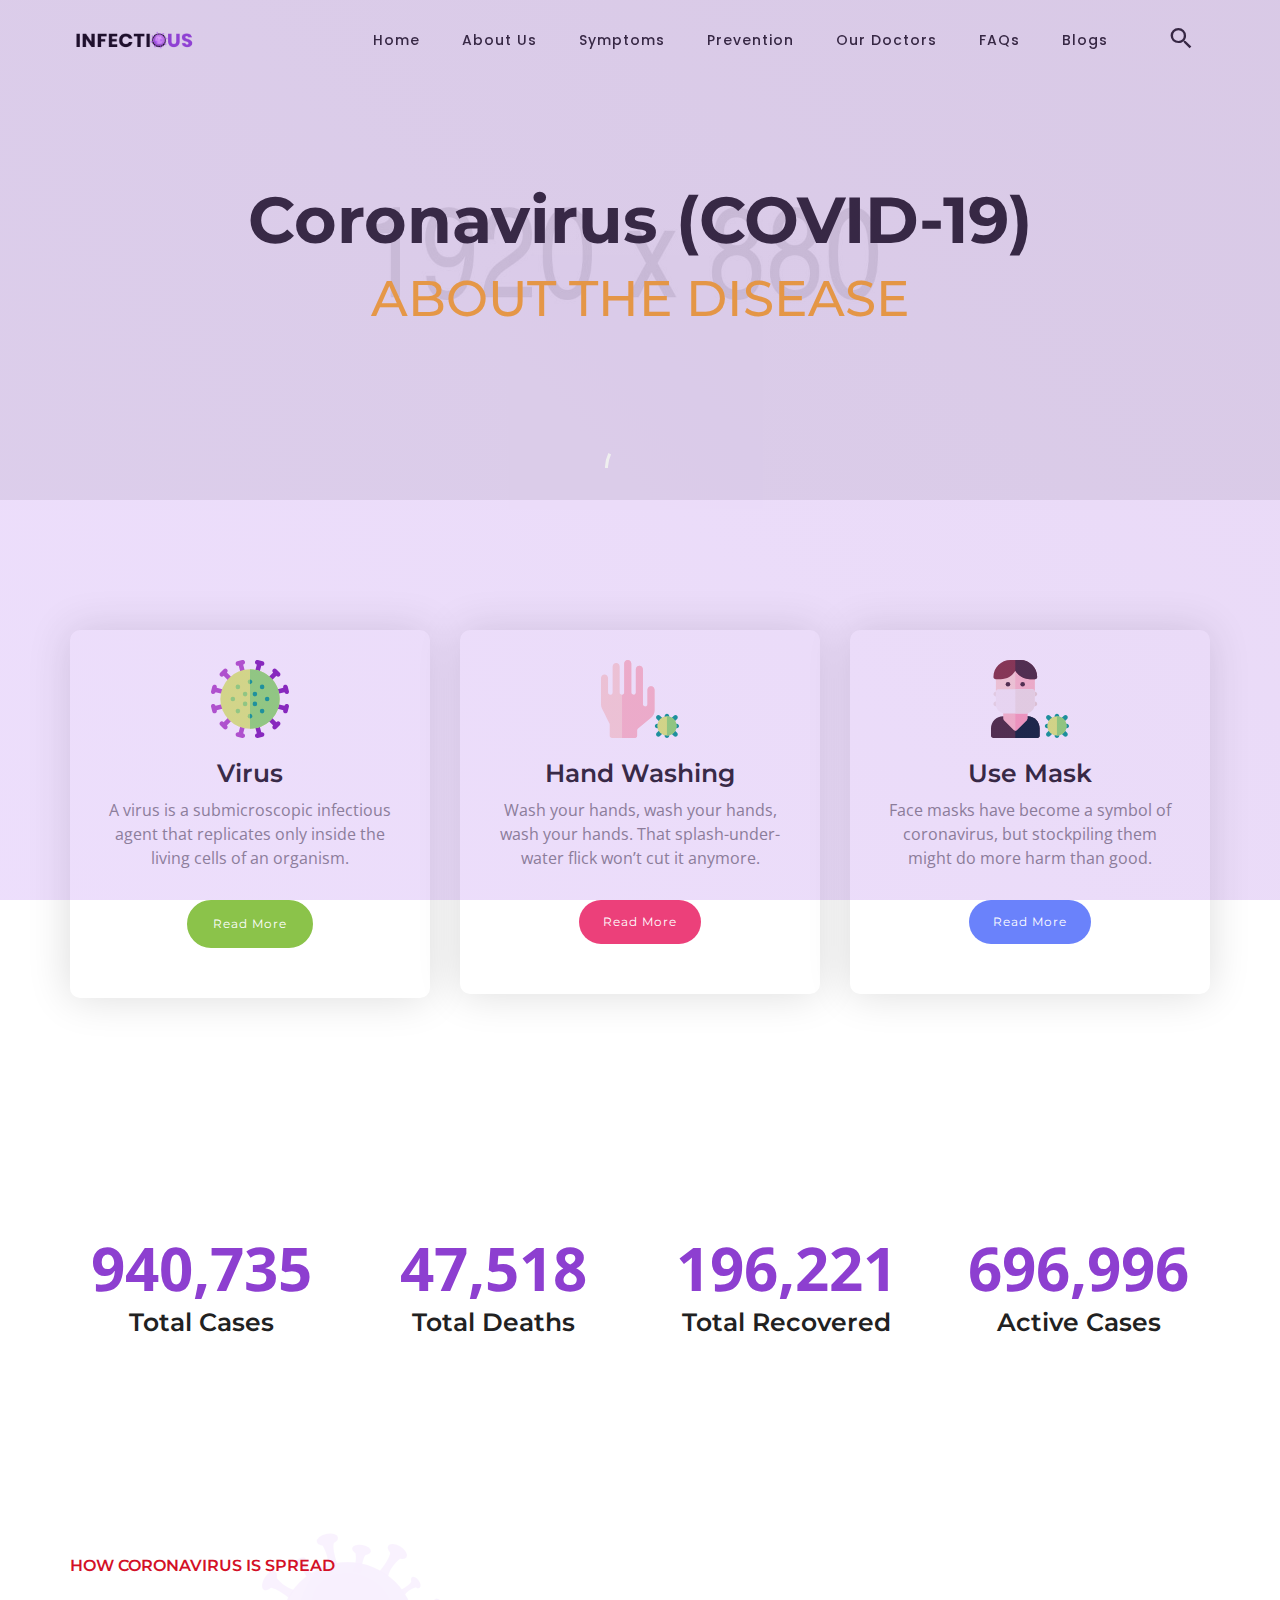
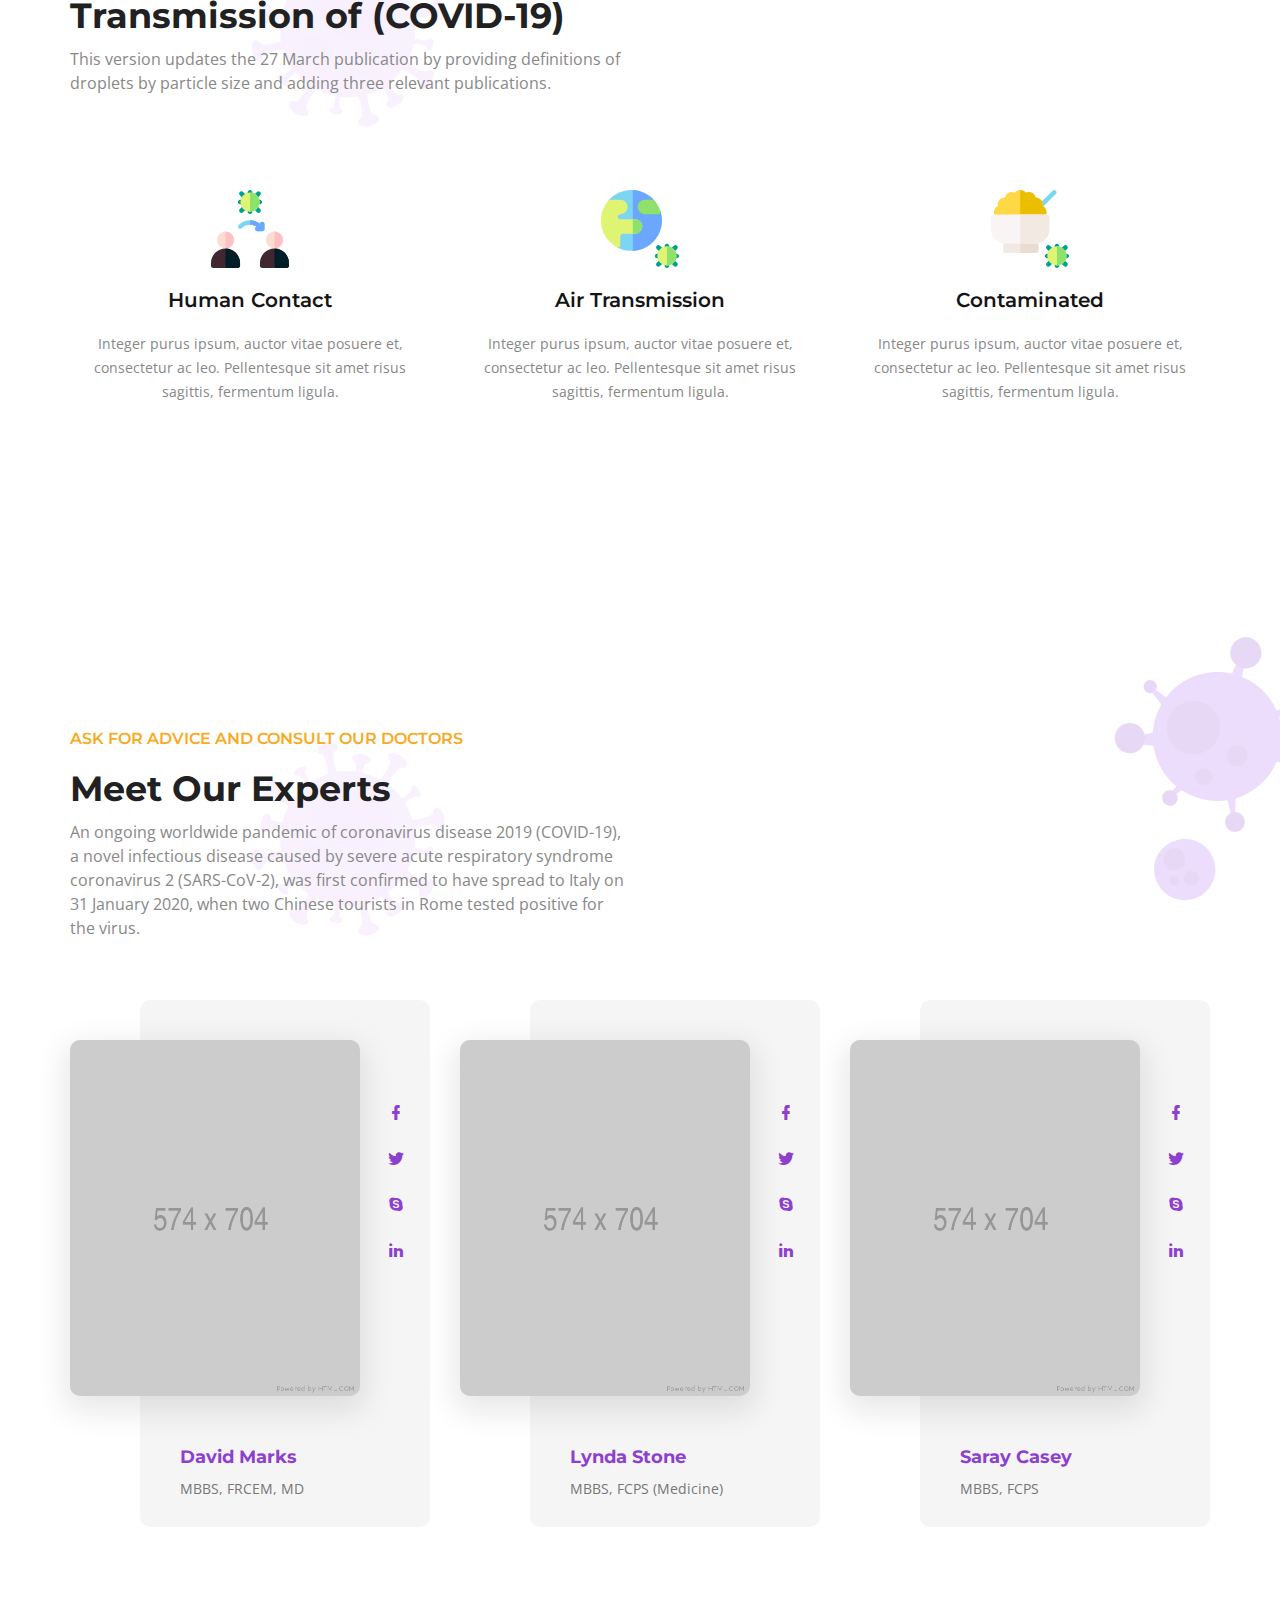
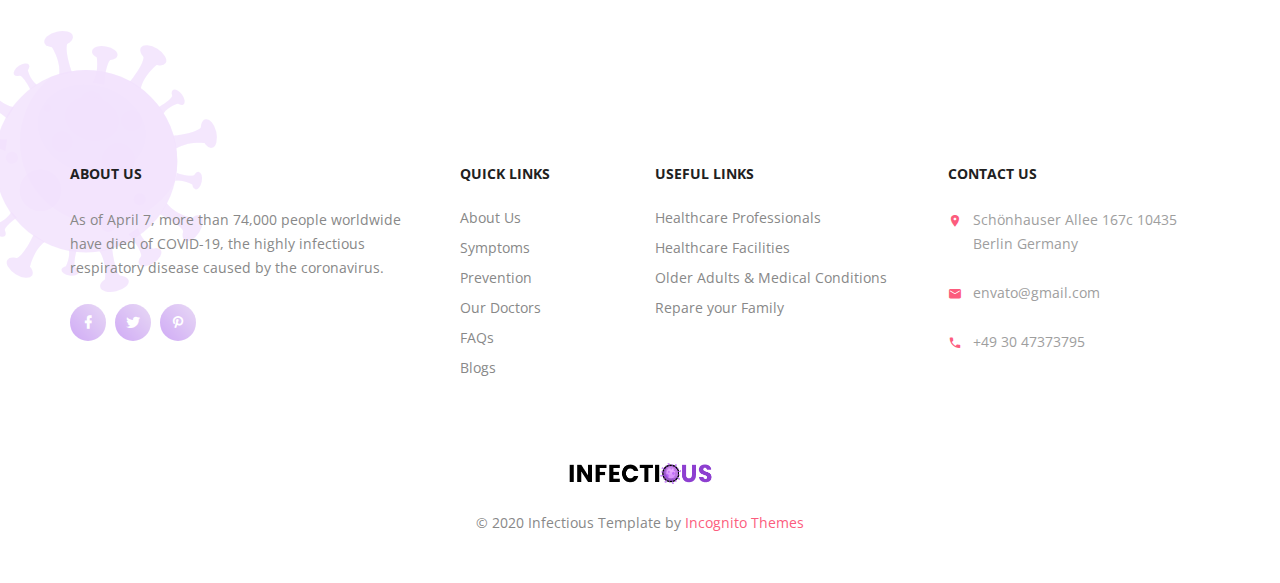
==== about-us.html @ 121a9630 "Code Base" ====
<!DOCTYPE html>
<html lang="en">
<head>
<meta charset="utf-8">
<meta name="viewport" content="width=device-width, initial-scale=1">
<meta http-equiv="X-UA-Compatible" content="IE=edge">
<title>Infectious | Coronavirus (COVID 19) Medical HTML Template</title>

<link rel="shortcut icon" href="assets/images/favicon.ico">
<link rel="stylesheet" href="assets/css/master.css">
<link rel="stylesheet" href="assets/css/responsive.css">
</head>
<body>

<!--=== Loader Start ======-->
<div id="loader-overlay">
  <div class="loader">
    <div class="loader-inner"></div>
  </div>
</div>
<!--=== Loader End ======-->

<!--=== Wrapper Start ===-->
<div class="wrapper">

  <!--=== Header Start ===-->
  <nav class="navbar navbar-default navbar-fixed navbar-transparent white bootsnav on no-full">
    <!--=== Start Top Search ===-->
    <div class="fullscreen-search-overlay" id="search-overlay"> <a href="#" class="fullscreen-close" id="fullscreen-close-button"><i class="mdi mdi-close"></i></a>
      <div id="fullscreen-search-wrapper">
        <form method="get" id="fullscreen-searchform">
          <input type="text" value="" placeholder="Type and hit Enter..." id="fullscreen-search-input" class="search-bar-top">
          <i class="fullscreen-search-icon mdi mdi-magnify">
          <input value="" type="submit">
          </i>
        </form>
      </div>
    </div>
    <!--=== End Top Search ===-->

    <div class="container">
      <!--=== Start Atribute Navigation ===-->
      <div class="attr-nav">
        <ul>
        	<li class="search"><a href="#" id="search-button"><i class="mdi mdi-magnify"></i></a></li>
        </ul>
      </div>
      <!--=== End Atribute Navigation ===-->

      <!--=== Start Header Navigation ===-->
      <div class="navbar-header">
        <button type="button" class="navbar-toggle" data-toggle="collapse" data-target="#navbar-menu"> <i class="mdi mdi-menu"></i> </button>
        <div class="logo"> <a href="index.html"> <img class="logo logo-display" src="assets/images/logo-black.png" alt=""> <img class="logo logo-scrolled" src="assets/images/logo-black.png" alt=""> </a> </div>
      </div>
      <!--=== End Header Navigation ===-->

      <!--=== Collect the nav links, forms, and other content for toggling ===-->
      <div class="collapse navbar-collapse" id="navbar-menu">
        <ul class="nav navbar-nav navbar-right" data-in="fadeIn" data-out="fadeOut">
          <li><a href="index.html">Home</a></li>
          <li><a href="index.html">About Us</a></li>
          <li><a href="index.html">Symptoms</a></li>
          <li><a href="index.html">Prevention</a></li>
          <li><a href="index.html">Our Doctors</a></li>
          <li><a href="index.html">FAQs</a></li>
          <li><a href="index.html">Blogs</a></li>
        </ul>
      </div>
      <!--=== /.navbar-collapse ===-->
    </div>
  </nav>
  <!--=== Header End ===-->

  <!--=== page-title-section start ===-->
  <section class="title-hero-bg" style="background-image: url(assets/images/background/title-bg-01.jpg);">
  <div class="parallax-overlay"></div>
    <div class="container">
      <div class="page-title text-center">
        <h1 class="dark-color">Coronavirus (COVID-19)</h1>
        <h4 class="text-uppercase mt-30 yellow-color">ABOUT THE DISEASE</h4>
      </div>
    </div>
  </section>
  <!--=== page-title-section end ===-->

  <!--=== Welcome Start ===-->
  <section id="about">
    <div class="container">
      <div class="row">
        <div class="col-md-4">
          <div class="feature-box text-center feature-box-rounded mb-20">
            <i class="virus-icon img-icon"></i>
            <h3 class="font-600">Virus</h3>
            <p>A virus is a submicroscopic infectious agent that replicates only inside the living cells of an organism.</p>
          <p class="mt-30">
            <a class="btn btn-green btn-sm btn-circle">Read More</a>
          </p>
          </div>
        </div>
        <div class="col-md-4">
          <div class="feature-box text-center feature-box-rounded mb-20">
            <i class="hand-icon img-icon"></i>
            <h3 class="font-600">Hand Washing</h3>
            <p>Wash your hands, wash your hands, wash your hands. That splash-under-water flick won’t cut it anymore.</p>
          <p class="mt-30">
            <a class="btn btn-pink btn-sm btn-circle">Read More</a>
          </p>
          </div>
        </div>
        <div class="col-md-4">
          <div class="feature-box text-center feature-box-rounded">
            <i class="mask-icon img-icon"></i>
            <h3 class="font-600">Use Mask</h3>
            <p>Face masks have become a symbol of coronavirus, but stockpiling them might do more harm than good.</p>
          <p class="mt-30">
            <a class="btn btn-purple btn-sm btn-circle">Read More</a>
          </p>
          </div>
        </div>
      </div>
    </div>
  </section>
  <!--=== Welcome End ===-->

  <!--=== Counter Start ===-->
  <section class="parallax-bg fixed-bg pt-70 pb-70" data-stellar-background-ratio="0.2" style="background-image: url(assets/images/background/pattern-parallax.jpg);">
    <div class="container">
      <div class="row">
        <div class="col-md-3 col-sm-6">
          <div class="counter-wrap">
            <h2><span class="counter">940,735</span></h2>
            <h3>Total Cases</h3>
          </div>
        </div>
        <div class="col-md-3 col-sm-6">
          <div class="counter-wrap">
            <h2><span class="counter">47,518</span></h2>
            <h3>Total Deaths</h3>
          </div>
        </div>
        <div class="col-md-3 col-sm-6">
          <div class="counter-wrap">
            <h2><span class="counter">196,221</span></h2>
            <h3>Total Recovered</h3>
          </div>
        </div>
        <div class="col-md-3 col-sm-6">
          <div class="counter-wrap">
            <h2><span class="counter">696,996</span></h2>
            <h3>Active Cases</h3>
          </div>
        </div>
      </div>
    </div>
  </section>
  <!--=== Counter End ===-->

  <!--=== Transmission Start ===-->
  <section>
    <div class="container">
      <div class="row">
        <div class="col-md-6 heading-style-one box-title-two text-left">
          <h6 class="red-color text-uppercase">How Coronavirus is Spread</h6>
          <h2><span class="font-700">Transmission of (COVID-19)</h2>
          <p>This version updates the 27 March publication by providing definitions of droplets by particle size and adding three relevant publications. </p>
        </div>
      </div>

      <div class="row mt-50">
        <div class="col-md-4 main-service-box text-center col-sm-4 feature-box">
          <i class="infection-icon img-icon"></i>
          <h4>Human Contact</h4>
          <p>Integer purus ipsum, auctor vitae posuere et, consectetur ac leo. Pellentesque sit amet risus sagittis, fermentum ligula.</p>
        </div>
        <div class="col-md-4 main-service-box text-center col-sm-4 feature-box">
          <i class="earth-icon img-icon"></i>
          <h4>Air Transmission</h4>
          <p>Integer purus ipsum, auctor vitae posuere et, consectetur ac leo. Pellentesque sit amet risus sagittis, fermentum ligula.</p>
        </div>
        <div class="col-md-4 main-service-box text-center col-sm-4 feature-box">
          <i class="food-icon img-icon"></i>
          <h4>Contaminated</h4>
          <p>Integer purus ipsum, auctor vitae posuere et, consectetur ac leo. Pellentesque sit amet risus sagittis, fermentum ligula.</p>
        </div>
      </div>
    </div>
  </section>
  <!--=== Transmission End ===-->

  <!--=== Our Team Start ===-->
  <section id="doctor">
    <div class="virus-box-1 shapes" data-opacity="0.2"></div>
  	<div class="virus-box-2 shapes" data-opacity="0.2"></div>
  	<div class="container">
  		<div class="row">
  			<div class="col-md-6 heading-style-one box-title-two text-left">
  				<h6 class="yellow-color text-uppercase">Ask for advice and consult our doctors</h6>
  				<h2><span class="font-700">Meet Our Experts</h2>
          <p>An ongoing worldwide pandemic of coronavirus disease 2019 (COVID-19), a novel infectious disease caused by severe acute respiratory syndrome coronavirus 2 (SARS-CoV-2), was first confirmed to have spread to Italy on 31 January 2020, when two Chinese tourists in Rome tested positive for the virus.</p>
  			</div>
  		</div>

      <div class="row mt-50">
        <!-- Team Block -->
      		<div class="team-block col-lg-4 col-md-4 col-sm-12">
      			<div class="inner-box">
      				<ul class="social-icons">
      					<li><a href="#"><i class="mdi mdi-facebook"></i></a></li>
      					<li><a href="#"><i class="mdi mdi-twitter"></i></a></li>
      					<li><a href="#"><i class="mdi mdi-skype"></i></a></li>
      					<li><a href="#"><i class="mdi mdi-linkedin"></i></a></li>
      				</ul>
      				<div class="image">
      					<a href="#"><img src="assets/images/team/team-01.png" alt="" /></a>
      				</div>
      				<div class="lower-content">
      					<h3><a href="#">David Marks</a></h3>
      					<div class="designation">MBBS, FRCEM, MD</div>
      				</div>
      			</div>
      		</div>

      		<!-- Team Block -->
      		<div class="team-block col-lg-4 col-md-4 col-sm-12">
      			<div class="inner-box">
      				<ul class="social-icons">
      					<li><a href="#"><i class="mdi mdi-facebook"></i></a></li>
      					<li><a href="#"><i class="mdi mdi-twitter"></i></a></li>
      					<li><a href="#"><i class="mdi mdi-skype"></i></a></li>
      					<li><a href="#"><i class="mdi mdi-linkedin"></i></a></li>
      				</ul>
      				<div class="image">
      					<a href="#"><img src="assets/images/team/team-02.png" alt="" /></a>
      				</div>
      				<div class="lower-content">
      					<h3><a href="#">Lynda Stone</a></h3>
      					<div class="designation">MBBS, FCPS (Medicine)</div>
      				</div>
      			</div>
      		</div>

      		<!-- Team Block -->
      		<div class="team-block col-lg-4 col-md-4 col-sm-12">
      			<div class="inner-box">
      				<ul class="social-icons">
      					<li><a href="#"><i class="mdi mdi-facebook"></i></a></li>
      					<li><a href="#"><i class="mdi mdi-twitter"></i></a></li>
      					<li><a href="#"><i class="mdi mdi-skype"></i></a></li>
      					<li><a href="#"><i class="mdi mdi-linkedin"></i></a></li>
      				</ul>
      				<div class="image">
      					<a href="#"><img src="assets/images/team/team-03.png" alt="" /></a>
      				</div>
      				<div class="lower-content">
      					<h3><a href="#">Saray Casey</a></h3>
      					<div class="designation">MBBS, FCPS</div>
      				</div>
      			</div>
      		</div>

      </div>
  	</div>
  </section>
  <!--=== Our Team End ===-->

  <!--=== Footer Start ===-->
  <footer class="footer">
    <div class="footer-main">
      <div class="container">
        <div class="row">
          <div class="col-sm-6 col-md-4">
            <div class="widget widget-links">
              <h5 class="widget-title">About Us</h5>
              <div class="footer-about">
              	<p>As of April 7, more than 74,000 people worldwide have died of COVID-19, the highly infectious respiratory disease caused by the coronavirus.</p>
              	<ul class="social-media">
        				  <li><a href="#" class="mdi mdi-facebook"></a></li>
        				  <li><a href="#" class="mdi mdi-twitter"></a></li>
        				  <li><a href="#" class="mdi mdi-pinterest"></a></li>
        				</ul>
              </div>
            </div>
          </div>
          <div class="col-sm-6 col-md-2">
            <div class="widget widget-links">
              <h5 class="widget-title">Quick Links</h5>
              <ul>
                <li><a href="index.html">About Us</a></li>
                <li><a href="index.html">Symptoms</a></li>
                <li><a href="index.html">Prevention</a></li>
                <li><a href="index.html">Our Doctors</a></li>
                <li><a href="index.html">FAQs</a></li>
                <li><a href="index.html">Blogs</a></li>
              </ul>
            </div>
          </div>
          <div class="col-sm-6 col-md-3">
            <div class="widget widget-links">
              <h5 class="widget-title">Useful Links</h5>
              <ul>
                <li><a href="#">Healthcare Professionals</a></li>
                <li><a href="#">Healthcare Facilities</a></li>
                <li><a href="#">Older Adults & Medical Conditions</a></li>
                <li><a href="#">Repare your Family</a></li>
              </ul>
            </div>
          </div>
          <div class="col-sm-6 col-md-3">
            <div class="widget widget-text">
              <h5 class="widget-title">Contact Us</h5>
              <ul class="footer-contact">
              	<li><i class="mdi mdi-map-marker"></i> <p>Schönhauser Allee 167c 10435 Berlin Germany</p></li>
                <li><i class="mdi mdi-email"></i> <p><a href="#">envato@gmail.com</a></p></li>
                <li><i class="mdi mdi-phone"></i> <p>+49 30 47373795</p></li>
              </ul>
            </div>
          </div>
        </div>
      </div>
    </div>
    <div class="footer-copyright">
      <div class="container">
       <div class="row">
        	<div class="col-md-2 col-md-offset-5">
        		<div class="logo-footer"><a href="index.html"><img class="img-responsive" src="assets/images/logo-footer.png" alt="chaos-logo"/></a></div>
        	</div>
        </div>
        <div class="row">
          <div class="col-md-12">
            <div class="copy-right">©  2020 Infectious Template by <span class="pink-color">Incognito Themes</span></div>
          </div>
        </div>

      </div>
    </div>
  </footer>
  <!--=== Footer End ===-->

</div>
<!--=== Wrapper End ===-->

<!--=== Javascript Plugins ===-->
<script src="assets/js/jquery.min.js"></script>
<script src="assets/js/plugins.js"></script>
<script src="assets/js/master.js"></script>
<!--=== Javascript Plugins End ===-->

</body>
</html>
---- assets/css/master.css ----
/*
====================================
[ CSS TABLE CONTENT ]
------------------------------------
    1.0 - General
    2.0 - Typography
    3.0 - Global Style
    4.0 - Navigation
    5.0 - Search Box
    6.0 - Page Title Section
    7.0 - Slider Section
    8.0 - Creative Section
    9.0 - Recent Project Section
    9.1 - Overlay and hover effect
    10.0 - Magnific Popup CSS
    11.0 - Feature Section
    12.0 - About Section
    13.0 - Counter Section
    14.0 - Team Section
    15.0 - Video Section
    16.0 - Service Section
    17.0 - Process Section
    18.0 - Portfolio Section
    19.0 - Portfolio Single Page
    20.0 - Partner Section
    21.0 - Case study section
    22.0 - Map Section
    23.0 - Contact Section
    24.0 - Footer Section
    25.0 - Preloader
    26.0 - Homepage Two
    27.0 - Homepage Three
    28.0 - About us Page
    29.0 - About us page two
    30.0 - Blog Page
    31.0 - Blog Page Version Two
    32.0 - Full Width Section
    33.0 - Call to action section
    34.0 - Client Testimonial Style
    35.0 - Parallax Homepage
    36.0 - Contact Page
    37.0 - 404 page
    38.0 - Slick slider customization
-------------------------------------
[ END CSS TABLE CONTENT ]
=====================================
*/

/* =============================================
            	Theme Reset Style
============================================= */
@import url('https://fonts.googleapis.com/css?family=Lato:300,400,700,900|Montserrat:100,200,300,400,600,700,800,900|Open+Sans:400,700|Poppins:400,500');
@import url("../css/bootstrap.min.css");
@import url("../css/custom-icons.min.css");
@import url("../css/theme-icons.min.css");
@import url("../css/cubeportfolio.css");
@import url("../css/bootsnav.css");
@import url("../css/slick.css");
@import url("../css/animate.css");

*:after,
*:before,
p a,
a,
.team-memberpic img,
.team-memberpic figcaption,
.postimg figcaption, .team-memberinfo, .theme-btn, .gallery-filter li, #contactForm input, #contactForm textarea, .theme-btn-white, .navbar-nav li a, #back-to-top, .client-logo img, .icon-view code, .box-shadow-hover, ul#portfolio-filter li, #product-slider .slick-prev i, #product-slider .slick-next i, .portfolio .folio-overlay, .team-member-container .member-caption, .product-wrap .product-caption, .main-service-box, .testimonial .slick-dots li button, .testimonial-two .slick-dots li button, .img-icon, .pricing-box:hover h4, .pricing-box:hover h2, .pricing-box:hover ul li, .blog-grid-slider .slick-prev, .blog-grid-slider .slick-next{
	-webkit-transition: all 300ms ease-in-out;
	-moz-transition: all 300ms ease-in-out;
	-ms-transition: all 300ms ease-in-out;
	-o-transition: all 300ms ease-in-out;
	transition: all 300ms ease-in-out;
}

/* Keyframes */
/*empty*/
@-webkit-keyframes empty {0% {opacity: 1}}
@-moz-keyframes empty {0% {opacity: 1}}
@keyframes empty {0% {opacity: 1}}
@-webkit-keyframes fadeIn {
	0% { opacity:0; }
	100% { opacity:1; }
}
@-moz-keyframes fadeIn {
	0% { opacity:0; }
	100% { opacity:1; }
}
@keyframes fadeIn {
	0% { opacity:0; }
	100% { opacity:1; }
}
@-webkit-keyframes fadeOut {
	0% { opacity:1; }
	100% { opacity:0; }
}
@-moz-keyframes fadeOut {
	0% { opacity:1; }
	100% { opacity:0; }
}
@keyframes fadeOut {
	0% { opacity:1; }
	100% { opacity:0; }
}
@-webkit-keyframes backSlideOut {
	25% { opacity: .5; -webkit-transform: translateZ(-500px); }
	75% { opacity: .5; -webkit-transform: translateZ(-500px) translateX(-200%); }
	100% { opacity: .5; -webkit-transform: translateZ(-500px) translateX(-200%); }
}
@-moz-keyframes backSlideOut {
	25% { opacity: .5; -moz-transform: translateZ(-500px); }
	75% { opacity: .5; -moz-transform: translateZ(-500px) translateX(-200%); }
	100% { opacity: .5; -moz-transform: translateZ(-500px) translateX(-200%); }
}
@keyframes backSlideOut {
	25% { opacity: .5; transform: translateZ(-500px); }
	75% { opacity: .5; transform: translateZ(-500px) translateX(-200%); }
	100% { opacity: .5; transform: translateZ(-500px) translateX(-200%); }
}
@-webkit-keyframes backSlideIn {
	0%, 25% { opacity: .5; -webkit-transform: translateZ(-500px) translateX(200%); }
	75% { opacity: .5; -webkit-transform: translateZ(-500px); }
	100% { opacity: 1; -webkit-transform: translateZ(0) translateX(0); }
}
@-moz-keyframes backSlideIn {
	0%, 25% { opacity: .5; -moz-transform: translateZ(-500px) translateX(200%); }
	75% { opacity: .5; -moz-transform: translateZ(-500px); }
	100% { opacity: 1; -moz-transform: translateZ(0) translateX(0); }
}
@keyframes backSlideIn {
	0%, 25% { opacity: .5; transform: translateZ(-500px) translateX(200%); }
	75% { opacity: .5; transform: translateZ(-500px); }
	100% { opacity: 1; transform: translateZ(0) translateX(0); }
}
@-webkit-keyframes scaleToFade {to { opacity: 0; -webkit-transform: scale(.8); }}
@-moz-keyframes scaleToFade {to { opacity: 0; -moz-transform: scale(.8); }}
@keyframes scaleToFade {to { opacity: 0; transform: scale(.8); }}
@-webkit-keyframes goDown {from { -webkit-transform: translateY(-100%); }}
@-moz-keyframes goDown {from { -moz-transform: translateY(-100%); }}
@keyframes goDown {from { transform: translateY(-100%); }}
@-webkit-keyframes scaleUpFrom {from { opacity: 0; -webkit-transform: scale(1.5); }}
@-moz-keyframes scaleUpFrom {from { opacity: 0; -moz-transform: scale(1.5); }}
@keyframes scaleUpFrom {from { opacity: 0; transform: scale(1.5); }}
@-webkit-keyframes scaleUpTo {to { opacity: 0; -webkit-transform: scale(1.5); }}
@-moz-keyframes scaleUpTo {to { opacity: 0; -moz-transform: scale(1.5); }}
@keyframes scaleUpTo {to { opacity: 0; transform: scale(1.5); }}

@-webkit-keyframes scaleIn {
  from {
    -webkit-transform: translateY(-50%) scale(0);
  }
  to {
    -webkit-transform: translateY(-50%) scale(1);
  }
}
@-moz-keyframes scaleIn {
  from {
    -moz-transform: translateY(-50%) scale(0);
  }
  to {
    -moz-transform: translateY(-50%) scale(1);
  }
}
@keyframes scaleIn {
  from {
    -webkit-transform: translateY(-50%) scale(0);
    -moz-transform: translateY(-50%) scale(0);
    -ms-transform: translateY(-50%) scale(0);
    -o-transform: translateY(-50%) scale(0);
    transform: translateY(-50%) scale(0);
  }
  to {
    -webkit-transform: translateY(-50%) scale(1);
    -moz-transform: translateY(-50%) scale(1);
    -ms-transform: translateY(-50%) scale(1);
    -o-transform: translateY(-50%) scale(1);
    transform: translateY(-50%) scale(1);
  }
}
@-webkit-keyframes slideIn {
  from {
    opacity: 0;
    -webkit-transform: translateX(-25px);
  }
  to {
    opacity: 1;
    -webkit-transform: translateX(0);
  }
}
@-moz-keyframes slideIn {
  from {
    opacity: 0;
    -moz-transform: translateX(-25px);
  }
  to {
    opacity: 1;
    -moz-transform: translateX(0);
  }
}
@keyframes slideIn {
  from {
    opacity: 0;
    -webkit-transform: translateX(-25px);
    -moz-transform: translateX(-25px);
    -ms-transform: translateX(-25px);
    -o-transform: translateX(-25px);
    transform: translateX(-25px);
  }
  to {
    opacity: 1;
    -webkit-transform: translateX(0);
    -moz-transform: translateX(0);
    -ms-transform: translateX(0);
    -o-transform: translateX(0);
    transform: translateX(0);
  }
}

#loader-overlay {
    width: 100%;
    height: 100vh;
		background: rgb(161,88,237);
    background: -moz-linear-gradient(47deg, rgba(161,88,237,1) 0%, rgba(141,63,208,1) 100%);
    background: -webkit-linear-gradient(47deg, rgba(161,88,237,1) 0%, rgba(141,63,1) 100%);
    background: linear-gradient(47deg, rgba(161,88,237,1) 0%, rgba(141,63,208,1) 100%);
    filter: progid:DXImageTransform.Microsoft.gradient(startColorstr="#a158ed",endColorstr="#8d3fd0",GradientType=1);
    position: fixed;
    z-index: 999999;
}
.loader {
  width: 70px;
  height: 35px;
  overflow: hidden;
  position: absolute;
  top: calc(50% - 17px);
  left: calc(50% - 35px);
}
.loader-inner {
  width: 70px;
  height: 70px;
  border-style: solid;
  border-top-color: #FFF;
  border-right-color: #FFF;
  border-left-color: transparent;
  border-bottom-color: transparent;
  border-radius: 50%;
  box-sizing: border-box;
  animation: rotate 3s ease-in-out infinite;
  transform: rotate(-200deg)
}
@keyframes rotate {
  0% { border-width: 10px; }
  25% { border-width: 3px; }
  50% {
    transform: rotate(115deg);
    border-width: 10px;
  }
  75% { border-width: 3px;}
  100% { border-width: 10px;}
}



@-webkit-keyframes fadeTop {
  from {
    opacity: 0;
    -webkit-transform: translate3d(0, 10%, 0);
    transform: translate3d(0, 10%, 0);
  }

  to {
    opacity: 1;
    -webkit-transform: none;
    transform: none;
  }
}

@keyframes fadeTop {
  from {
    opacity: 0;
    -webkit-transform: translate3d(0, 10%, 0);
    transform: translate3d(0, 10%, 0);
  }

  to {
    opacity: 1;
    -webkit-transform: none;
    transform: none;
  }
}

.fadeTop {
  -webkit-animation-name: fadeTop;
  animation-name: fadeTop;
}

@-webkit-keyframes fadeLeft {
  from {
    opacity: 0;
    -webkit-transform: translate3d(-10%, 0, 0);
    transform: translate3d(-10%, 0, 0);
  }

  to {
    opacity: 1;
    -webkit-transform: none;
    transform: none;
  }
}

@keyframes fadeLeft {
  from {
    opacity: 0;
    -webkit-transform: translate3d(-10%, 0, 0);
    transform: translate3d(-10%, 0, 0);
  }

  to {
    opacity: 1;
    -webkit-transform: none;
    transform: none;
  }
}

.fadeLeft {
  -webkit-animation-name: fadeLeft;
  animation-name: fadeLeft;
}

@-webkit-keyframes fadeRight {
  from {
    opacity: 0;
    -webkit-transform: translate3d(10%, 0, 0);
    transform: translate3d(10%, 0, 0);
  }

  to {
    opacity: 1;
    -webkit-transform: none;
    transform: none;
  }
}

@keyframes fadeRight {
  from {
    opacity: 0;
    -webkit-transform: translate3d(10%, 0, 0);
    transform: translate3d(10%, 0, 0);
  }

  to {
    opacity: 1;
    -webkit-transform: none;
    transform: none;
  }
}

.fadeRight {
  -webkit-animation-name: fadeRight;
  animation-name: fadeRight;
}



::selection {
    background-color: #212121;
    color: #fff;
}

* {
    margin: 0;
    padding: 0;
	min-height:0;
	min-width:0;
}
*, :after, :before {
    box-sizing: border-box;
}
html,
body {
    position: relative;
    height: 100%;
}
body {
    color: #878787;
    background: #fff;
    font-size:16px;
	font-family: 'Open Sans', sans-serif;
	font-weight: 400;
}

.wrapper {
	position: relative;
    z-index: 20;
    overflow-x: hidden;
}
.eicon {
    display: inline-block;
    font-style: normal !important;
    font-weight: normal !important;
    font-variant: normal !important;
    text-transform: none !important;
    speak: none;
    line-height: 1;
    -webkit-font-smoothing: antialiased;
    -moz-osx-font-smoothing: grayscale;
}
.montserrat-font{font-family: 'Montserrat', sans-serif;}
.lato-font{font-family: 'Lato', sans-serif;}
.opensans-font{font-family: 'Open Sans', sans-serif;}
.poppins-font{font-family: 'Poppins', sans-serif;}

h1, h2, h3, h4, h5, h6 {
    color: #212121;
    margin: 20px 0 10px 0;
    font-style: normal;
    font-family: 'Montserrat', sans-serif;
}

h1, h2, h3, h4, h5, h6, .h1, .h2, .h3, .h4, .h5, .h6 {
    line-height: 1.2em;
}

h1 { font-size: 48px;}
h2 { font-size: 35px;}
h3 { font-size: 25px;}
h4 { font-size: 18px;}
h5 { font-size: 16px;}
h6 { font-size: 12px;}
h1 a,
h2 a,
h3 a,
h4 a,
h5 a,
h6 a { color: #fff;}
p a {}
p a:hover {color: #1a237e;}
p {
    letter-spacing: normal;
    line-height: 24px;
	color: #888;
	font-weight:400;
	font-family: 'Open Sans', sans-serif;
}
a {text-decoration: none;}
a:hover, a:focus, a:active {
    outline: none;
    text-decoration: none;
}
ul {
  list-style: disc;
}
li > ul,
li > ol {
  padding: 0;
  margin-left: 15px;
}
figure {
    margin-bottom: 6px;
    position: relative;
}
img {
    height: auto;
    max-width: 100%;
}
.mark, mark{background-color:#1de9b6;color:#fff;}

pre {
	margin: 0 20px;
    padding: 10px;
    border: 1px solid #e2e2e2;
    background: #f1f1f1;
	border-radius:0;
}

blockquote {
    border-left: 5px solid #1de9b6;
	background:#fff;
}

.blockquote-reverse, blockquote.pull-right {
    border-right: 5px solid #1de9b6;
	background:#fff;
}

.outline-alert {
    background-color: transparent!important;
}

strong { color: #414141; }
hr{border:0;height: 5px;width:80px;margin:20px auto;}
hr.left-line{margin:20px 0 20px 0;}
.display-block {display:block;}
.display-inline {display:inline-block;}

textarea {
	resize:none;
}

label {
    margin-bottom: 10px;
    font-weight: 500;
	color:#212121;
	font-family: 'Montserrat', sans-serif;
	font-size: 13px;
}

textarea:focus, input[type="text"]:focus, input[type="password"]:focus, input[type="datetime"]:focus, input[type="datetime-local"]:focus, input[type="date"]:focus, input[type="month"]:focus, input[type="time"]:focus, input[type="week"]:focus, input[type="number"]:focus, input[type="email"]:focus, input[type="url"]:focus, input[type="search"]:focus, input[type="tel"]:focus, input[type="color"]:focus, .uneditable-input:focus {
    border-color: none;
    box-shadow: none;
    outline: 0 none;
}


section {
	padding-top:130px;
	padding-bottom:130px;
	position: relative;
	z-index: 10;
	background-color:transparent;
}

section .col-inner.border-block{
	border-top:1px solid #e0e0e0;
	border-bottom:1px solid #e0e0e0;
}

.section-heading {
	text-align: center;
    margin: auto;
    float: none;
    padding-bottom: 20px;
}

.section-heading h2 {
	font-weight:700;
}

.section-heading h4 {
	color:#777;
	font-size:16px;
}

.section-heading p.font-26px {
	line-height:1.5;
	color:#616161;
	font-weight:300;
}

.center-layout {
  display: table;
  table-layout: fixed;
  height: 100%;
  width: 100%;
  position: relative;
}
.v-align-middle {
  display: table-cell;
  vertical-align: middle;
}

.title-section{
    position: relative;
    z-index: 10;
}

.title-section h2[data-backletter], .title-section h4[data-backletter] {
  position: relative;
}

.title-section h2[data-backletter]:before, .title-section h4[data-backletter]:before {
  z-index: -1;
  content: attr(data-backletter);
  font-size: 3em;
  opacity: .06;
  position: absolute;
  top: -0.5em;
  left: -0.15em;
  text-align: center;
  text-transform: uppercase;
}

.title-section.text-center h2[data-backletter]:before{
    left: 0;
    right: 0;
    margin: auto;
}




/*=============================================
              		Header
=============================================*/

.navbar-nav {
    float: right;
    margin: 0;
    padding: 0 10px;
}


nav.navbar.bootsnav.navbar-transparent .logo {
	position: relative;
    z-index: 110;
	display: table;
    height: 80px;
    -webkit-transition: all .3s ease;
    transition: all .3s ease;
}

nav.navbar.bootsnav.navbar-transparent.brand-center .logo, .brand-center .logo {
	display:block;
	max-width: 200px;
    text-align: center;
    margin: 0 auto;
}

nav.navbar.bootsnav.navbar-transparent.brand-center .navbar-brand {
    padding: 20px 15px;
}

.navbar-brand {
	padding: 11px 15px;
}

.logo {
    position: relative;
    z-index: 110;
    display: table;
    height: 60px;
    -webkit-transition: all .3s ease;
    transition: all .3s ease;
}

.logo img {
    max-height: 33px;
	-webkit-transition: all .5s ease;
    transition: all .5s ease;
    display: block;
}

.logo.logo-sm img {
	max-height: 60px;
}

nav .logo > a {
	display: table-cell;
    vertical-align: middle;
}

.navbar-scrollspy .logo img {
	text-align:center;
	margin: 0 auto;
}

nav.bootsnav.navbar-sidebar ul.nav {
	margin: 0 0 30px 0;
}

nav.navbar.bootsnav.navbar-transparent.white ul.nav > li > a.nav-btn-default {
    padding-top: 10px;
    padding-bottom: 10px;
    margin-top: 15px;
}

nav.navbar.bootsnav ul.nav > li > a.nav-btn-default {
    padding: 10px 15px;
    margin-top: 6.5px;
    color: #fff;
}

nav.navbar.bootsnav.navbar-transparent.white ul.nav > li > a.btn-dark {
    background-color: #212121;
}

nav.navbar.bootsnav ul.nav > li > a.btn-dark {
    background-color: #212121;
}

nav.navbar.bootsnav ul.nav > li > a.btn-dark:hover, nav.navbar.bootsnav ul.nav > li > a.btn-dark:active, nav.navbar.bootsnav ul.nav > li > a.btn-dark:focus, nav.navbar.bootsnav.navbar-transparent.white ul.nav > li > a.btn-dark:hover, nav.navbar.bootsnav.navbar-transparent.white ul.nav > li > a.btn-dark:active, nav.navbar.bootsnav.navbar-transparent.white ul.nav > li > a.btn-dark:focus {
    background-color: #000;
}

nav.navbar.bootsnav.navbar-transparent.white ul.nav > li > a.btn-color {
    background-color: #1de9b6;
}

nav.navbar.bootsnav ul.nav > li > a.btn-color {
    background-color: #1de9b6;
}

nav.navbar.bootsnav ul.nav > li > a.btn-color:hover, nav.navbar.bootsnav ul.nav > li > a.btn-color:active, nav.navbar.bootsnav ul.nav > li > a.btn-color:focus, nav.navbar.bootsnav.navbar-transparent.white ul.nav > li > a.btn-color:hover, nav.navbar.bootsnav.navbar-transparent.white ul.nav > li > a.btn-color:active, nav.navbar.bootsnav.navbar-transparent.white ul.nav > li > a.btn-color:focus {
    background-color: #283593;
}

nav.navbar.bootsnav.navbar-transparent.white ul.nav > li > a.btn-light {
    background-color: #eee;
	color: #212121;
}

nav.navbar.bootsnav ul.nav > li > a.btn-light {
    background-color: #eee;
	color: #212121;
}

nav.navbar.bootsnav ul.nav > li > a.btn-light:hover, nav.navbar.bootsnav ul.nav > li > a.btn-light:active, nav.navbar.bootsnav ul.nav > li > a.btn-light:focus, nav.navbar.bootsnav.navbar-transparent.white ul.nav > li > a.btn-light:hover, nav.navbar.bootsnav.navbar-transparent.white ul.nav > li > a.btn-light:active, nav.navbar.bootsnav.navbar-transparent.white ul.nav > li > a.btn-light:focus {
    background-color: #e0e0e0;
}

nav.navbar.bootsnav.navbar-transparent.white ul.nav > li > a.btn-outline {
    background-color: transparent;
	color: #fff;
	border: 2px solid #fff;
}

nav.navbar.bootsnav ul.nav > li > a.btn-outline {
    background-color: transparent;
	color: #212121;
	border: 2px solid #212121;
}

nav.navbar.bootsnav ul.nav > li > a.btn-outline:hover, nav.navbar.bootsnav ul.nav > li > a.btn-outline:active, nav.navbar.bootsnav ul.nav > li > a.btn-outline:focus, nav.navbar.bootsnav.navbar-transparent.white ul.nav > li > a.btn-outline:hover, nav.navbar.bootsnav.navbar-transparent.white ul.nav > li > a.btn-outline:active, nav.navbar.bootsnav.navbar-transparent.white ul.nav > li > a.btn-outline:focus  {
    background-color: #eee;
	border: 2px solid #eee;
	color:#212121;
}

.navbar-nav>li>.dropdown-menu {
	margin-top: 2px;
}

/*=============================================
			Sliders and Hero Section
=============================================*/


.hero-text{
	display: table-cell;
    vertical-align: middle;
    position: relative;
    width: 100%;
    z-index: 10;
    color: #fff;
}


.hero-text h1 {
	font-size:100px;
	line-height: 1;
}

.hero-text h1.letter-spacing-10{
	letter-spacing:10px;
}

.hero-text h1.letter-spacing-0{
	letter-spacing:0px;
}

.hero-text-wrap .hero-text h1.font-90px {
	font-size:90px;
}

.hero-text h2 {
	font-size:80px;
}

.hero-text h3 {
	font-size:60px;
	line-height: 35px;
}

.hero-text h4 {
	font-size:30px;
	line-height: 25px;
}

.hero-text h5 {
	font-size:19px;
	line-height: 20px;
}

.hero-text h6 {
	font-size:14px;
	line-height: 16px;
}

.call-us {
    float: left;
    margin-top: 50px;
}

.hero-text p {
    display: inline-block;
    float: left;
    margin-right: 10px;
		margin-top: 20px;
}

.white-color .call-us h5 {
    margin-top: 0;
	color:#fc5c7d!important;
	font-size: 16px;
	font-weight: 600;
	margin-bottom: 2px;
}

.white-color .call-us h6 {
    margin-top: 3px;
	font-size: 14px;
	color: #ccc!important;
}

.rd-imgs{
	width: inherit;
	margin: 0 auto;
	display: block;

}


.rounded-triangle{
    height: 1006px;
    background: url(../images/triangle-yellow-hero.svg) no-repeat center center;
	background-size: cover;
}

.rounded-image{
    height: 1020px;
    background: url(../images/background/bg-image.png) no-repeat center center;
	background-size: cover;
}

.rounded-image .hero-text h3 {
    line-height: 75px;
}

.rounded-image .inline-btn p{
	float: none;
}

.rounded-image .inline-btn .btn.btn-sm{
	padding: 12px;
}

.rounded-image .inline-btn .btn.btn-outline-white{
	border:1px solid #fff;
}

.rounded-image .inline-btn .btn.btn-outline-white:hover, .rounded-image .inline-btn .btn.btn-outline-white:active, .rounded-image .inline-btn .btn.btn-outline-white:focus{
	color:#f45551;
}

.hero-style-two .hero-text-wrap {
    background-color: transparent;
}

.hero-style-two .hero-text-wrap .btn-pink{
	color: #fff;
    border-color: #ec407a;
    background-color: #ec407a;
}
.hero-style-two .hero-text-wrap .btn-pink:hover, .hero-style-two .hero-text-wrap .btn-pink:active, .hero-style-two .hero-text-wrap .btn-pink:focus {
    background-color: #db346d;
    border-color: #db346d;
    color: #fff;
}

.hero-style-two .white-color .call-us h5 {
    color: #fff!important;
}

.hero-style-two .white-color .call-us h6 {
    color: #fff!important;
}

.dark-bg{background-color:#212121;}
.darken-bg{background-color:#151515;}
.d-dark-bg{background-color:#0a0a0a;}
.white-bg{background-color: #fff;}
.light-bg{background-color: #f7f5ff;}
.default-bg{background-color:#1de9b6;}
.red-bg{background-color:#cb2d3e;}
.grey-bg{background-color:#eee;}
.orange-bg{background-color:#ffab40;}
.green-bg{background-color:#8BC34A;}

.pattern-bg-dark{background-image: url(../images/dark-pattern.png);background-repeat: repeat;}
.pattern-bg-light{background-image: url(../images/light-pattern.png);background-repeat: repeat;}
.light-br-r{border-right:1px solid #eeeeee;}

.fixed-bg{background-attachment: fixed!important;}

.overlay-bg {
    background: rgba(0,0,0,0.6);
    width: 100%;
    height: 100%;
    position: absolute;
	z-index: -1;
	top:0;
	left:0;
}

.hero-text-wrap.overlay-bg {
	background: rgba(0, 0, 0, 0.75);
	width: 100%;
    height: 101vh;
    position: absolute;
	z-index: 1;
}

.hero-text-wrap.color-overlay-bg {
	background: rgba(57,73,171,0.82);
	width: 100%;
    height: 101vh;
    position: absolute;
	z-index: 1;
}

.hero-text-wrap.white-overlay-bg {
	background: rgba(225,225,225,0.82);
	width: 100%;
    height: 101vh;
    position: absolute;
	z-index: 1;
}


.hero-text-wrap.light-overlay-bg {
	background-color: #cb2d3e;
	width: 100%;
    height: 101vh;
    position: absolute;
	z-index: 1;
}

.overlay-bg-dark {
    background: rgba(0, 0, 0, 0.7);
    width: 100%;
    height: 100%;
    position: absolute;
	z-index: -1;
	top:0;
	left:0;
}

.overlay-bg-light {
    background: rgba(255,255,255,0.3);
    width: 100%;
    height: 100%;
    position: absolute;
    z-index: 1;
}

section.dark-block .hero-text-wrap, section.dark-block.title-hero-bg::before {
	background-color:transparent;
}

.parallax-overlay {
	background: rgba(255, 255, 255, 0.6);
	width: 100%;
	height: 100%;
	position: absolute;
	z-index: -1;
	top: 0;
	left: 0;
}

.hero-text-wrap.gradient-overlay{
    position: absolute;
	z-index: 1;
	background: rgb(161,88,237);
background: -moz-linear-gradient(47deg, rgba(161,88,237,1) 0%, rgba(141,63,208,0.39539565826330536) 100%);
background: -webkit-linear-gradient(47deg, rgba(161,88,237,1) 0%, rgba(141,63,208,0.39539565826330536) 100%);
background: linear-gradient(47deg, rgba(161,88,237,1) 0%, rgba(141,63,208,0.39539565826330536) 100%);
filter: progid:DXImageTransform.Microsoft.gradient(startColorstr="#a158ed",endColorstr="#8d3fd0",GradientType=1);
}

.hero-text-wrap h1.font-100px{font-size:100px;}

.bg-video .hero-text-wrap.gradient-overlay {
	height:101vh;
}

.gradient-overlay {
	background: rgb(161,88,237);
background: -moz-linear-gradient(47deg, rgba(161,88,237,1) 0%, rgba(141,63,208,0.39539565826330536) 100%);
background: -webkit-linear-gradient(47deg, rgba(161,88,237,1) 0%, rgba(141,63,208,0.39539565826330536) 100%);
background: linear-gradient(47deg, rgba(161,88,237,1) 0%, rgba(141,63,208,0.39539565826330536) 100%);
filter: progid:DXImageTransform.Microsoft.gradient(startColorstr="#a158ed",endColorstr="#8d3fd0",GradientType=1);
    width: 100%;
    height: 100%;
    position: absolute;
    z-index: -1;
    top: 0;
    left: 0;
}

.parallax-bg {
    background-size: cover;
        -webkit-background-size: cover;
     -moz-background-size: cover;
-o-background-size: cover;
	background-repeat:no-repeat;
	background-position: 50% 50%;
	width:100%;
	height:100%;
}

.box-shadow {box-shadow: 0 10px 30px 5px rgba(17,21,23,.1);}

.box-shadow-hover{}
.box-shadow-hover:hover{box-shadow: 0 10px 30px 5px rgba(17,21,23,.1);}
.member-socialicons{
    overflow: hidden;
    list-style: none;
    text-align:center;
    line-height: 20px;
}
.member-socialicons li{
    float: left;
    padding: 0 10px;
    line-height: inherit;
    list-style-type: none;
}
.member-socialicons li a{
    color: #fff;
    display:block;
}
.member-socialicons li a:hover {
    color: #ff4552;
}
.member-socialicons li a i{
    display:block;
    font-size:13px;
    text-align:center;
}
.row.no-gutters{
    margin-right: 0;
    margin-left: 0;
}
.no-bottom-padding{
    padding-bottom: 0;
}
.no-gutters > [class^="col-"],
.no-gutters > [class*="col-"],
.row.no-gutters > [class^="col-"],
.row.no-gutters > [class*="col-"]{
    padding-right: 0;
    padding-left: 0;
}
.no-top-padding{
    padding-top: 0;
}

/*=============================================
                Welcome Section
=============================================*/
.intro-img{
	position: relative;
	margin-bottom: 50px;
}

.heading-style-one hr.gradient-bg, .heading-style-two h2 span:after{
	background: rgb(161,88,237);
background: -moz-linear-gradient(47deg, rgba(161,88,237,1) 0%, rgba(141,63,208,0.39539565826330536) 100%);
background: -webkit-linear-gradient(47deg, rgba(161,88,237,1) 0%, rgba(141,63,208,0.39539565826330536) 100%);
background: linear-gradient(47deg, rgba(161,88,237,1) 0%, rgba(141,63,208,0.39539565826330536) 100%);
filter: progid:DXImageTransform.Microsoft.gradient(startColorstr="#a158ed",endColorstr="#8d3fd0",GradientType=1);
}

.heading-style-one p {
    font-size: 16px;
}


.heading-style-one h6{
	margin-top: 0;
	font-weight: 600;
	font-size: 16px;
}

.heading-style-two h2 span{
	position: relative;
}

.heading-style-two h2 span:after{
	content:'';
	position: absolute;
	top: -16px;
	left:0;
	height: 5px;
    width: 80px;
}

.thin-borders{
	height: 1px;
	width: 80px;
}

.thin-borders.mt-40{
	margin-top: 40px;
}

.thin-borders.mb-40{
	margin-bottom: 40px;
}

.thin-border-purple{
	background-color: #6a82fb;
}

.welcome-style-two {
    width: 100%;
    float: left;
	position: relative;
}

.welcome-style-two .thin-border-purple {
    margin-top: 10px;
    margin-right: 20px;
}

.welcome-style-two p {
    width: 80%;
}

.box-title, .box-title-two, .box-title-three{position: relative;}

.box-title:after{
	transform: translate(-50%, -120%);
	-webkit-transform: translate(-50%, -120%);
	-moz-transform: translate(-50%, -120%);
	background: url(../images/virus-2.svg) no-repeat;
}

.box-title-two:after, .box-title-three:after{
	background: url(../images/virus-1.svg) no-repeat;
	transform: translate(-50%, -50%);
	-webkit-transform: translate(-50%, -50%);
	-moz-transform: translate(-50%, -50%);
}

.box-title:after{width: 190.12px!important;height: 92.94px!important;top: 70%!important;}

.box-title:after, .box-title-two:after, .box-title-three:after {
    content: '';
    position: absolute;
    top: 50%;
    left: 50%;
    width: 207px;
    height: 207px;
    z-index: -1;
	opacity: 0.1;
}

.box-title-three:after{
	background: url(../images/polygon-box-2.svg) no-repeat;
}

.img-icon{
	margin: 0 auto;
	width: 78px;
	height: 78px;
	text-align: center;
	display: block;
}

.feature-box .img-icon.big-icon{
	width: 110px;
	height: 110px;
}

.virus-icon {
	background: url(../images/virus-icon.svg) no-repeat;
	background-size: cover;
}
.hand-icon {
	background: url(../images/hand-icon.svg) no-repeat;
	background-size: cover;
}
.mask-icon {
	background: url(../images/mask-icon.svg) no-repeat;
	background-size: cover;
}

.infection-icon {
	background: url(../images/infection-icon.svg) no-repeat;
	background-size: cover;
}
.earth-icon {
	background: url(../images/earth-icon.svg) no-repeat;
	background-size: cover;
}
.food-icon {
	background: url(../images/food-icon.svg) no-repeat;
	background-size: cover;
}

.phone-icon{
	background: url(../images/phone-icon.svg) no-repeat;
	background-size: cover;
}

.address-icon{
	background: url(../images/address-icon.svg) no-repeat;
	background-size: cover;
}

.email-icon{
	background: url(../images/email-icon.svg) no-repeat;
	background-size: cover;
}

.feature-box-rounded .demo-img{height: 260px;}
.feature-box-rounded .demo-img img{
	height: 100%;
  border: 2px solid #ececec;
  border-radius: 10px;
}
.feature-box-rounded h4 a{color:#212121;}
.feature-box-rounded h4 a:hover{color:#fc5c7d;}

.feature-box-rounded{
	background-color: #fff;
	border-radius: 10px;
	-webkit-border-radius: 10px;
	-moz-border-radius: 10px;
	padding: 30px;
	-webkit-box-shadow: -1px 0px 43px 0px rgba(0,0,0,0.14);
	-moz-box-shadow: -1px 0px 43px 0px rgba(0,0,0,0.14);
	box-shadow: -1px 0px 43px 0px rgba(0,0,0,0.14);
}

.feature-box .btn.btn-sm{
	font-size: 12px!important;
    font-weight: normal;
	text-transform: capitalize;
}

.feature-box .btn-yellow{
	color: #fff;
    border-color: #ffb300;
    background-color: #ffb300;
}

.feature-box .btn-yellow:hover, .feature-box .btn-yellow:active, .feature-box .btn-yellow:focus {
    background-color: #eda600;
    border-color: #eda600;
    color: #fff;
}

.feature-box .btn-pink{
	color: #fff;
    border-color: #ec407a;
    background-color: #ec407a;
}

.feature-box .btn-pink:hover, .feature-box .btn-pink:active, .feature-box .btn-pink:focus {
    background-color: #db346d;
    border-color: #db346d;
    color: #fff;
}

.feature-box .btn-purple{
	color: #fff;
    border-color: #6a82fb;
    background-color: #6a82fb;
}

.feature-box .btn-purple:hover, .feature-box .btn-purple:active, .feature-box .btn-purple:focus {
    background-color: #546ef1;
    border-color: #546ef1;
    color: #fff;
}

.single-portfolio h1 {
    text-align: center;
    font-size: 130px;
    font-weight: 900;
    margin: 0;
    color: rgba(252, 92, 125, 0.2);
    padding: 20px 0;
}


.single-portfolio-title-right h2, .single-portfolio-title-left h2 {
    font-size: 25px;
    position: relative;
}

.single-portfolio-title-right h2{
	padding-right: 100px;
}
.single-portfolio-title-left h2{
	padding-left: 100px;
}

.single-portfolio-title-right h2:after{
	right: 0;
}

.single-portfolio-title-left h2:after{
	left: 0;
}

.single-portfolio-title-right h2:after, .single-portfolio-title-left h2:after{
	height: 1px;
    width: 80px;
	content:'';
	position: absolute;
	top: 15px;
	background-color: #fc5c7d;
}

.single-portfolio p {
    font-size: 12px;
}

.single-portfolio img{
	border-radius: 50px;
	-webkit-border-radius: 50px;
	-moz-border-radius: 50px;
}

.skew-bg{
	position: relative;
}

.skew-bg:after {
    position: absolute;
    top: -2%;
    left: 0;
    content: '';
    background-color: rgba(229, 57, 53, 0.1);
    height: 976px;
    width: 100%;
    z-index: -1;
    -webkit-backface-visibility: hidden;
    backface-visibility: hidden;
    -webkit-transform: skewY(-6deg);
    transform: skewY(-6deg);
    -webkit-transform-origin: 100% 0;
    transform-origin: 100% 0;
}


/*=============================================
                Services Section
=============================================*/
.main-service-box {
    padding: 35px;
	margin-bottom: 20px;
}

.main-service-box i{
	font-size: 40px;
}
.main-service-box h4{
	font-size: 20px;
	color:#141414;
	font-weight: 600;
	margin-top: 0;
	margin-bottom: 20px;
}

.main-service-box p{
	font-size: 14px;
	color:#878787;
}

.main-service-box p a{color: #878787;}
.main-service-box p a:hover{color: #fc5c7d;}

.main-service-box:hover{
	background-color: transparent;
	-webkit-box-shadow: 0px 0px 30px 5px rgba(0,0,0,0.16);
	-moz-box-shadow: 0px 0px 30px 5px rgba(0,0,0,0.16);
	box-shadow: 0px 0px 30px 5px rgba(0,0,0,0.16);
	border-radius: 10px;
  -webkit-border-radius: 10px;
  -moz-border-radius: 10px;
}

.main-service-box-2 {
    padding: 35px;
	margin-bottom: 20px;
}

.main-service-box-2 i img{
	margin: 0 auto;
  width: 85px;
  height: 85px;
  text-align: center;
  display: block;
	position: relative;
	background-color: #f5f5f5;
	border-radius: 100px;
	-webkit-border-radius: 100px;
	-moz-border-radius: 100px;
	padding: 15px;
}
.main-service-box-2 h4{
	font-size: 20px;
	color:#141414;
	font-weight: 600;
	margin-top: 20px;
	margin-bottom: 20px;
}

.main-service-box-2 p{
	font-size: 14px;
	color:#878787;
}



.main-service-box-2 a{font-size: 14px;color: #D31027;-webkit-transition: all .6s ease-in-out;-moz-transition: all .6s ease-in-out;-ms-transition: all .6s ease-in-out;-o-transition: all .6s ease-in-out;transition: all .6s ease-in-out;display: block;}
.main-service-box-2 a:hover{color: #D31027;transform: translateX(10px);}

.box-wrap{margin-top: 20px;margin-bottom: 20px;position: relative;}
.box-wrap .img-wrp{width: 120px;height: 120px;margin: 0 auto;display: block;background-color: #fff;box-shadow: 0px 4px 35px 0px rgba(70, 86, 117, 0.15);border-radius: 100px;}
.box-wrap h4{font-size: 16px;color: #212121;font-weight: 600;margin-top: 20px;}
.box-wrap span{position: absolute;top: 0;left: 25px;background-color: #8D3FD0;color: #fff;border-radius: 100px;text-align: center;font-size: 12px;line-height: 20px;display: block;font-weight: 600;font-family: 'Montserrat', sans-serif;    width: 22px;height: 22px;}


[data-opacity="0"]{opacity:0;}
[data-opacity="1"]{opacity:1;}
[data-opacity="0.9"]{opacity:0.9;}
[data-opacity="0.8"]{opacity:0.8;}
[data-opacity="0.7"]{opacity:0.7;}
[data-opacity="0.6"]{opacity:0.6;}
[data-opacity="0.5"]{opacity:0.5;}
[data-opacity="0.4"]{opacity:0.4;}
[data-opacity="0.3"]{opacity:0.3;}
[data-opacity="0.2"]{opacity:0.2;}
[data-opacity="0.1"]{opacity:0.1;}
[data-opacity="0.15"]{opacity:0.15;}

.shapes{
	position: absolute;
	-moz-transition: all 0.3s ease;
	-webkit-transition: all 0.3s ease;
	-o-transition: all 0.3s ease;
	transition: all 0.3s ease;
	z-index: -1;
}

.hexagon-gradient-left{
	left: -10%;
	top:10%;
	width: 302px;
	height: 306px;
	background: url(../images/hexagon-gradient-left.svg) no-repeat;
}

.triangle-light-blue{
	right: -7%;
	bottom:0%;
	width: 218px;
	height: 236px;
	background: url(../images/triangle-light-blue.svg) no-repeat;
}

.virus-box-1 {
	left: -4%;
	bottom:-23%;
	width: 276px;
	height: 276px;
	background: url(../images/virus-box-1.svg) no-repeat;
}

.virus-box-2 {
	right: -7%;
	top:2%;
	width: 300px;
	height: 300px;
	background: url(../images/virus-box-2.svg) no-repeat;
}

.circle-box-big:after {
	left: -10%;
    margin-top: 50%;
    width: 848px;
    height: 849px;
    background: url(../images/circle-box-big.svg) no-repeat;
}

.triangle-yellow-big {
	left: -50%;
	width: 1345px;
	height: 100vh;
	background: url(../images/triangle-yellow-big.svg) no-repeat;
	position: absolute;
	top: 50%;
	transform: translate(-30%, -70%);
}

.triangle-light-blue-big {
	right: -40%;
    top: -50%;
    width: 755px;
    height: 813px;
    background: url(../images/triangle-light-blue-big.svg) no-repeat;
	transform: translateY(-50%);
}

.square-light-green-big {
    right: -50%;
    top: -50%;
    width: 681px;
    height: 682px;
    background: url(../images/square-light-green-big.svg) no-repeat;
    transform: translateY(50%);
}

.shapes-wrap{

}

.shapes-wrap:after{
	z-index: -1;
	position: absolute;
	content: '';
}

.hexagon-big-green:after {
	right: -100%;
    margin-top: -30%;
    width: 1443px;
    height: 1453px;
    background: url(../images/hexagon-big-green.svg) no-repeat;
}

.bubble-gradient-blue:after{
	left: -2%;
	top:50%;
	width: 497px;
	height: 497px;
	background: url(../images/bubble-gradient-blue.svg) no-repeat;
	transform: translate(-40%, -80%);
}

.bubble-gradient-purple:after{
	left: -2%;
	top:50%;
	width: 260px;
	height: 284px;
	background: url(../images/bubble-gradient-purple.svg) no-repeat;
	transform: translateY(-50%);
}

.bubble-big-gradient-purple:after {
    right: -1%;
    top: 50%;
    width: 273px;
    height: 283px;
    background: url(../images/bubble-big-gradient-purple.svg) no-repeat;
    transform: translateY(-170%);
}

.bubble-sm-gradient-blue:after {
    right: 8%;
    top: 50%;
    width: 168px;
    height: 172px;
    background: url(../images/bubble-sm-gradient-blue.svg) no-repeat;
    transform: translateY(-150%);
}

/*=============================================
                Widgets
=============================================*/

input.form-control::-webkit-input-placeholder{color:#212121;font-size: 12px;font-family: 'Montserrat', sans-serif;font-weight: 600;}
input.form-control::-moz-placeholder{color:#212121;font-size: 12px;font-family: 'Montserrat', sans-serif;font-weight: 600;}
input.form-control:-ms-input-placeholder{color:#212121;font-size: 12px;font-family: 'Montserrat', sans-serif;font-weight: 600;}
input.form-control:-moz-placeholder{color:#212121;font-size: 12px;font-family: 'Montserrat', sans-serif;font-weight: 600;}

textarea.form-control::-webkit-input-placeholder{color:#212121;font-size: 12px;font-family: 'Montserrat', sans-serif;font-weight: 600;}
textarea.form-control::-moz-placeholder{color:#212121;font-size: 12px;font-family: 'Montserrat', sans-serif;font-weight: 600;}
textarea.form-control:-ms-input-placeholder{color:#212121;font-size: 12px;font-family: 'Montserrat', sans-serif;font-weight: 600;}
textarea.form-control:-moz-placeholder{color:#212121;font-size: 12px;font-family: 'Montserrat', sans-serif;font-weight: 600;}

input.search-bar-top::-webkit-input-placeholder { color: #fff!important; }
input.search-bar-top::-moz-placeholder { color: #fff!important; }
input.search-bar-top:-ms-input-placeholder { color: #fff!important; }
input.search-bar-top:-moz-placeholder { color: #fff!important; }

.relative{position:relative;}
.absolute{position:absolute;}

.upper-case{text-transform:uppercase;}
.lower-case{text-transform:lowercase;}
.capitalize{text-transform:capitalize;}
.text-left{text-align:left;}

.hero-text-wrap .hero-text .type-it {
	font-size: 78px;
    letter-spacing: -2px;
    line-height: 1.25;
}

.font-100 {
	font-weight:100;
}
.font-200 {
	font-weight:200;
}
.font-300 {
	font-weight:300;
}
.font-400 {
	font-weight:400;
}

.font-500 {
	font-weight:500;
}

.font-600 {
	font-weight:600;
}

.font-700 {
	font-weight:700;
}
.font-800 {
	font-weight:800;
}
.font-900 {
	font-weight:900;
}
.font-12px {
	font-size: 12px;
}
.font-14px {
	font-size: 14px;
}
.font-16px {
	font-size: 16px;
}
.font-18px {
	font-size: 18px;
}
.font-20px {
	font-size: 20px;
}
.font-26px {
	font-size: 26px;
}
.font-28px {
	font-size: 28px;
}
.font-30px {
	font-size: 30px;
}
.font-35px {
	font-size: 35px;
}
.font-40px {
	font-size: 40px;
}
.font-50px {
	font-size: 50px;
}
.font-60px {
	font-size: 60px;
}
.font-70px {
	font-size: 70px;
}
.font-80px {
	font-size: 80px;
}
.font-90px {
	font-size: 90px;
}
.font-100px {
	font-size: 100px;
}
.font-120px {
	font-size: 120px;
}
.font-130px {
	font-size: 130px;
}
.font-italic {
	font-style: italic;
}
.font-light {
	font-weight:400;
}
.font-bold {
	font-weight:bold;
}
a:hover, a:focus {
	color: #1a237e;
}
.default-color {
	color: #8D3FD0!important;
}
.secondary-color {
	color: #A158ED!important;
}
.white-color {
	color: #fff !important;
}
.white-color p, .white-color h1, .white-color h2, .white-color h3, .white-color h4, .white-color h5, .white-color h6 {
    color: #fff!important;
}
.dark-color {
	color: #212121!important;
}
.dark-color p, .dark-color h1, .dark-color h2, .dark-color h3, .dark-color h4, .dark-color h5, .dark-color h6 {
    color: #212121!important;
}

.pink-color {color:#fc5c7d;}
.purple-color{color:#6a82fb;}
.blue-color{color:#41a4f7;}
.green-color{color:#8cc34c;}
.yellow-color{color:#f8aa22;}
.brown-color{color:#795548;}
.red-color{color:#D31027;}

.line-height-24 {
	line-height: 24px;
}
.line-height-22 {
	line-height: 22px;
}
.line-height-26 {
	line-height: 26px;
}
.line-height-30 {
	line-height: 30px;
}
.line-height-35 {
	line-height: 35px;
}
.line-height-40 {
	line-height: 40px;
}
.line-height-45 {
	line-height: 45px;
}
.line-height-50 {
	line-height: 50px;
}
.letter-spacing-0 {
	letter-spacing: 0px;
}
.letter-spacing-5 {
	letter-spacing: 5px;
}
.letter-spacing-10 {
	letter-spacing: 10px;
}
.letter-spacing-15 {
	letter-spacing: 15px
}
.letter-spacing-20 {
	letter-spacing: 20px;
}
.letter-spacing-25 {
	letter-spacing: 25px;
}
.mt-minus-10 {
	margin-top: -10px;
}
.mt-minus-20 {
	margin-top: -20px;
}
.mt-minus-30 {
	margin-top: -30px;
}
.mt-minus-40 {
	margin-top: -40px;
}
.mt-minus-50 {
	margin-top: -50px;
}
.mt-0 {
	margin-top: 0px;
}
.mt-10 {
	margin-top: 10px;
}
.mt-15 {
	margin-top: 15px;
}
.mt-20 {
	margin-top: 20px;
}
.mt-30 {
	margin-top: 30px;
}
.mt-40 {
	margin-top: 40px;
}
.mt-50 {
	margin-top: 50px;
}
.mt-60 {
	margin-top: 60px;
}
.mt-70 {
	margin-top: 70px;
}
.mt-80 {
	margin-top: 80px;
}
.mt-90 {
	margin-top: 90px;
}
.mt-100 {
	margin-top: 100px;
}
.mt-110 {
	margin-top: 110px;
}
.mt-120 {
	margin-top: 120px;
}
.mt-130 {
	margin-top: 130px;
}
.mt-135 {
	margin-top: 135px;
}
.mt-140 {
	margin-top: 140px;
}
.mt-150 {
	margin-top: 150px;
}
.ml-0 {
	margin-left: 0px!important;
}
.ml-10 {
	margin-left: 10px;
}
.ml-15 {
	margin-left: 15px;
}
.ml-20 {
	margin-left: 20px;
}
.ml-30 {
	margin-left: 30px;
}
.ml-40 {
	margin-left: 40px;
}
.ml-50 {
	margin-left: 50px;
}
.ml-60 {
	margin-left: 60px;
}
.ml-70 {
	margin-left: 70px;
}
.ml-80 {
	margin-left: 80px;
}
.mb-0 {
	margin-bottom: 0px;
}
.mb-5 {
	margin-bottom: 5px;
}
.mb-10 {
	margin-bottom: 10px;
}
.mb-20 {
	margin-bottom: 20px;
}
.mb-30 {
	margin-bottom: 30px;
}
.mb-40 {
	margin-bottom: 40px;
}
.mb-50 {
	margin-bottom: 50px;
}
.mb-60 {
	margin-bottom: 60px;
}
.mb-70 {
	margin-bottom: 70px;
}
.mb-80 {
	margin-bottom: 80px;
}
.mb-90 {
	margin-bottom: 90px;
}
.mb-100 {
	margin-bottom: 100px;
}
.mb-110 {
	margin-bottom: 110px;
}
.mb-120 {
	margin-bottom: 120px;
}

.p-0 {
	padding: 0;
}


.pt-0 {
	padding-top: 0;
}
.pt-10 {
	padding-top: 10px;
}
.pt-20 {
	padding-top: 20px;
}
.pt-30 {
	padding-top: 30px;
}
.pt-40 {
	padding-top: 40px;
}
.pt-50 {
	padding-top: 50px;
}
.pt-60 {
	padding-top: 60px;
}
.pt-70 {
	padding-top: 70px;
}
.pt-80 {
	padding-top: 80px;
}
.pt-90 {
	padding-top: 90px;
}
.pt-100 {
	padding-top: 100px;
}
.pt-105 {
	padding-top: 105px;
}
.pt-106 {
	padding-top: 106px;
}

.pt-110 {
	padding-top: 110px;
}
.pt-120 {
	padding-top: 120px;
}
.pt-130 {
	padding-top: 130px;
}
.pt-140 {
	padding-top: 140px;
}
.pt-150 {
	padding-top: 150px;
}
.pt-160 {
	padding-top: 160px;
}
.pt-170 {
	padding-top: 170px;
}
.pt-180 {
	padding-top: 180px;
}
.pt-190 {
	padding-top: 190px;
}
.pt-200 {
	padding-top: 200px;
}
.pb-0 {
	padding-bottom: 0;
}
.pb-10 {
	padding-bottom: 10px;
}
.pb-20 {
	padding-bottom: 20px;
}
.pb-30 {
	padding-bottom: 30px;
}
.pb-40 {
	padding-bottom: 40px;
}
.pb-50 {
	padding-bottom: 50px;
}
.pb-60 {
	padding-bottom: 60px;
}
.pb-70 {
	padding-bottom: 70px;
}
.pb-80 {
	padding-bottom: 80px;
}
.pb-90 {
	padding-bottom: 90px;
}
.pb-100 {
	padding-bottom: 100px;
}
.pb-105 {
	padding-bottom: 105px;
}
.pb-106 {
	padding-bottom: 106px;
}
.pb-110 {
	padding-bottom: 110px;
}
.pb-120 {
	padding-bottom: 120px;
}
.pb-140 {
	padding-bottom: 140px;
}
.pb-150 {
	padding-bottom: 150px;
}
.pb-160 {
	padding-bottom: 160px;
}
.pb-170 {
	padding-bottom: 170px;
}
.pb-180 {
	padding-bottom: 180px;
}
.pb-190 {
	padding-bottom: 190px;
}
.pb-200 {
	padding-bottom: 200px;
}
.pl-0 {
	padding-left: 0;
}
.pl-10 {
	padding-left: 10px;
}
.pl-20 {
	padding-left: 20px;
}
.pl-30 {
	padding-left: 30px;
}
.pl-40 {
	padding-left: 40px;
}
.pl-50 {
	padding-left: 50px;
}
.pl-60 {
	padding-left: 60px;
}
.pl-70 {
	padding-left: 70px;
}
.pl-80 {
	padding-left: 80px;
}
.pl-90 {
	padding-left: 90px;
}
.pl-100 {
	padding-left: 100px;
}
.pl-110 {
	padding-left: 110px;
}
.pl-120 {
	padding-left: 120px;
}
.pr-0 {
	padding-right: 0;
}
.pr-10 {
	padding-right: 10px;
}
.pr-20 {
	padding-right: 20px;
}
.pr-30 {
	padding-right: 30px;
}
.pr-40 {
	padding-right: 40px;
}
.pr-50 {
	padding-right: 50px;
}
.pr-60 {
	padding-right: 60px;
}
.pr-70 {
	padding-right: 70px;
}
.pr-80 {
	padding-right: 80px;
}
.pr-90 {
	padding-right: 90px;
}
.pr-100 {
	padding-right: 100px;
}
.pr-110 {
	padding-right: 110px;
}
.pr-120 {
	padding-right: 120px;
}

/* Displays */
.display-none{display: none!important;}
.display-block{display: block!important;}
.display-inline-block{display: inline-block!important;}
.display-table{display: table;}
.display-table-cell{display: table-cell!important;}
.float-none{float:none;}
.centerize-col{float: none!important;margin-left: auto;margin-right: auto;}
.center-layout {display: table;table-layout: fixed;height: 100%;width: 100%;position: relative;}
.v-align-middle {display: table-cell;vertical-align: middle;}

.radius-50{
	border-radius: 50px!important;
	-webkit-border-radius: 50px!important;
	-moz-border-radius: 50px!important;
}

.border-radius-25 {
	border-radius:25px;
}
.remove-padding {
	padding: 0!important;
}

.remove-margin {
	margin: 0!important;
}

.margin-auto {
	margin: 0 auto;
}
.img-responsive, .full-width{width:100%;}


.btn,
.form-control,
.form-control:hover,
.form-control:focus,
.navbar-custom .dropdown-menu {
    -webkit-box-shadow: none;
    box-shadow: none;
}

button:focus {
    outline: none !important;
}



.btn {
    font-family: 'Montserrat', sans-serif;
    font-size: 11px;
    font-weight: 700;
    color: #35383c;
    background-color: transparent;
    text-transform: uppercase;
    line-height: 1;
    letter-spacing: 1px;
    padding: 8px 10px 7px 10px;
    margin: 0px 0px 10px 0px;
    transition: 0.35s cubic-bezier(0.4, 0, 0.2, 1);
    transform: translateY(0px);
	border-radius:4px;
	border: 0;
}

.btn:hover, .btn:focus, .btn.focus {
    transform: translateY(-5px);
}

.btn.btn-animated-none {
	transform: none;
}

.btn.btn-animated-none:hover, .btn.btn-animated-none:focus, .btn.btn-animated-none.focus {
	transform: none;
}

.btn + .btn {
    margin-left: 10px;
}

.btn:focus, .btn:focus:active {
    outline: none;
}

.btn-circle {
	border-radius:100px;
}

.btn-rounded {
	border-radius:10px;
}

.btn-square {
	border-radius:0px;
}

.btn:active, .btn.active {
    outline: 0;
    background-image: none;
    -webkit-box-shadow: none;
    box-shadow: none;
}

.btn.btn-lg {
    padding: 15px 50px;
    font-size: 12px;
}

.btn.btn-md{
    padding: 15px 35px;
    font-size: 11px;
}

.btn.btn-sm {
	padding: 16px 24px;
    font-size: 9px;
}

.btn.btn-xs {
	padding: 15px 14px;
    font-size: 7px;
}

.btn.btn-fullwidth {
	width:100%;
	min-width:300px;
}

.btn.font-300{
	font-weight:300;
}

.btn.font-400{
	font-weight:400;
}

.btn.font-500{
	font-weight:500;
}


.btn.disabled, .btn[disabled], fieldset[disabled] .btn {
    opacity: 1;
}

.has-error .form-control:focus {
    border-color: #843534;
    -webkit-box-shadow: none;
    box-shadow: none;
}

.btn-gradient {
    color: #fff;
    background: rgba(114,194,252,1);
	background: -moz-linear-gradient(left, rgba(114,194,252,1) 0%, rgba(252,92,124,1) 100%);
	background: -webkit-gradient(left top, right top, color-stop(0%, rgba(114,194,252,1)), color-stop(100%, rgba(252,92,124,1)));
	background: -webkit-linear-gradient(left, rgba(114,194,252,1) 0%, rgba(252,92,124,1) 100%);
	background: -o-linear-gradient(left, rgba(114,194,252,1) 0%, rgba(252,92,124,1) 100%);
	background: -ms-linear-gradient(left, rgba(114,194,252,1) 0%, rgba(252,92,124,1) 100%);
	background: linear-gradient(to right, rgba(114,194,252,1) 0%, rgba(252,92,124,1) 100%);
	filter: progid:DXImageTransform.Microsoft.gradient( startColorstr='#72c2fc', endColorstr='#fc5c7c', GradientType=1 );
}

.btn-gradient:hover, .btn-gradient:active, .btn-gradient:focus {
    color: #fff;
    background: rgba(114,194,252,1);
	background: -moz-linear-gradient(left, rgba(114,194,252,1) 0%, rgba(252,92,124,1) 100%);
	background: -webkit-gradient(left top, right top, color-stop(0%, rgba(114,194,252,1)), color-stop(100%, rgba(252,92,124,1)));
	background: -webkit-linear-gradient(left, rgba(114,194,252,1) 0%, rgba(252,92,124,1) 100%);
	background: -o-linear-gradient(left, rgba(114,194,252,1) 0%, rgba(252,92,124,1) 100%);
	background: -ms-linear-gradient(left, rgba(114,194,252,1) 0%, rgba(252,92,124,1) 100%);
	background: linear-gradient(to right, rgba(114,194,252,1) 0%, rgba(252,92,124,1) 100%);
	filter: progid:DXImageTransform.Microsoft.gradient( startColorstr='#72c2fc', endColorstr='#fc5c7c', GradientType=1 );
}

.btn-color {
    color: #fff;
    border-color: #a158ed;
    background-color: #a158ed;
}

.btn-color:hover, .btn-color:active, .btn-color:focus {
    background-color: #8D3FD0;
    border-color: #8D3FD0;
    color: #fff;
}

.btn-green {
    color: #fff;
    border: 2px solid #8bc34a;
    background-color: #8bc34a;
}

.btn-green:hover, .btn-green:active, .btn-green:focus {
    background-color: #8bc34a;
    border-color: #8bc34a;
    color: #fff;
}

.btn-green-outline {
    color: #8bc34a;
    border: 2px solid #8bc34a;
    background-color: transparent;
}

.btn-green-outline:hover, .btn-green-outline:active, .btn-green-outline:focus {
    background-color: #8bc34a;
    border-color: #8bc34a;
    color: #fff;
}

.btn-outline-color {
    color: #1de9b6;
    border:2px solid #1de9b6;
    background-color: transparent;
}

.btn-outline-color:hover, .btn-outline-color:active, .btn-outline-color:focus {
    color: #fff;
    border: 2px solid #1de9b6;
    background-color: #1de9b6;
}

.btn-outline {
    color: #212121;
    border:2px solid #e0e0e0;
    background-color: transparent;
}

.btn-outline:hover, .btn-outline:active, .btn-outline:focus {
    color: #212121;
    border: 2px solid #212121;
    background-color: transparent;
}


.btn-light {
    color: #212121;
    border-color: #eeeeee;
    background-color: #eeeeee;
}

.btn-light:hover, .btn-light:active, .btn-light:focus {
    color: #212121;
    border-color: #e0e0e0;
    background-color: #e0e0e0;
}

.btn-outline-white {
    color: #fff;
    border-color: #fff;
    background-color: transparent;
}

.btn-outline-white:hover, .btn-outline-white:active, .btn-outline-white:focus {
    color: #212121;
    border-color: #fff;
    background-color: #fff;
}

.btn-dark {
    color: #fff;
    border-color: #212121;
    background-color: #212121;
}

.btn-dark:hover, .btn-dark:active, .btn-dark:focus {
    color: #fff;
    border-color: #000;
    background-color: #000;
}


.btn-dark-outline {
    color: #212121;
    border-color: #212121;
    background-color: transparent;
}

.btn-dark-outline:hover, .btn-dark-outline:active, .btn-dark-outline:focus {
    color: #fff;
    border-color: #212121;
    background-color: #212121;
}

.btn-orange {
    color: #fff;
    border-color: #ffab40;
    background-color: #ffab40;
}

.btn-orange:hover, .btn-orange:active, .btn-orange:focus {
    color: #fff;
    border-color: #ff9100;
    background-color: #ff9100;
}

.btn-red {
    color: #fff;
    border-color: #f45551;
    background-color: #f45551;
}

.btn-red:hover, .btn-red:active, .btn-red:focus {
    color: #fff;
    border-color: #ee433f;
    background-color: #ee433f;
}


.btn-animate {
  text-align: center;
  position: relative;
  overflow: hidden;
  transition: all 0.2s;
}
.btn-animate  span {
  display: inline-block;
  position: relative;
  padding: 0 8.5px 0 8.5px;
  transition: padding 0.2s;
}
.btn-animate i {
  position: absolute;
  top: 50%;
  right: 0px;
  opacity: 0;
  margin-top: -6px;
  transition: opacity 0.2s, right 0.2s;
}
.btn-animate:hover span {
  padding: 0 17px 0 0;
}
.btn-animate:hover i {
  transition: opacity 0.2s, right 0.2s;
  opacity: 1;
  top: 50%;
  right: 0;
}


.icon {
	margin-left:6px;
}

.feature-box, .feature-box-right {
	float:left;
}

.feature-box i {
	margin-bottom:20px;
}

.default-icon {
	color: #1de9b6;
}

.dark-icon {
	color: #212121;
}

.light-icon {
	color: #fff;
}

.red-icon{
	color:#cb2d3e;
}

.blue-bg-icon {
    background-color: #1de9b6;
    border-color: #1de9b6;
}

.box-icon {
	margin-top:25px;
	margin-bottom:25px;
	position:relative;
	background-color:#fff;
	padding:40px 30px;
	 -webkit-box-shadow: 0 7px 20px -10px rgba(171, 171, 171, 0.7);
    -moz-box-shadow: 0 7px 20px -10px rgba(171, 171, 171, 0.7);
    box-shadow: 0 7px 20px -10px rgba(171, 171, 171, 0.7);
    -webkit-transition: all 0.4s ease;
    -moz-transition: all 0.4s ease;
    -o-transition: all 0.4s ease;
    transition: all 0.4s ease;
}

.box-icon:hover {
	    -webkit-transform: translateY(-10px);
    -moz-transform: translateY(-10px);
    -ms-transform: translateY(-10px);
    -o-transform: translateY(-10px);
    transform: translateY(-10px);
    -webkit-box-shadow: 0 10px 50px -12px rgba(171, 171, 171, 0.9);
    -moz-box-shadow: 0 10px 50px -12px rgba(171, 171, 171, 0.9);
    box-shadow: 0 10px 50px -12px rgba(171, 171, 171, 0.9);
}

.box-icon h6 {
	font-size:13px;
}

.box-icon i {
	margin-bottom:25px;
}

.white-bg-icon {
    background-color: #fff;
    border-color: #fff;
}

.white-bg-icon:hover {
    background-color: #1de9b6;
    border-color: #1de9b6;
	color:#fff;
}

.border-bg-dark-icon {
	border:2px solid #212121;
}

.border-bg-dark-icon:hover {
    background-color: #1de9b6;
    border-color: #1de9b6;
    color: #fff;
}

.border-bottom {
	border-bottom: 1px solid #eee;
}

.circle-icon{
    position: relative;
    width: 85px;
    height: 85px;
    line-height: 85px !important;
    border-radius: 100%;
    text-align: center;
    display: inline-block !important;
}



.gradient-bg-icon {
    background: rgba(233,30,98,1);
	background: -moz-linear-gradient(-45deg, rgba(233,30,98,1) 0%, rgba(3,168,244,1) 100%);
	background: -webkit-gradient(left top, right bottom, color-stop(0%, rgba(233,30,98,1)), color-stop(100%, rgba(3,168,244,1)));
	background: -webkit-linear-gradient(-45deg, rgba(233,30,98,1) 0%, rgba(3,168,244,1) 100%);
	background: -o-linear-gradient(-45deg, rgba(233,30,98,1) 0%, rgba(3,168,244,1) 100%);
	background: -ms-linear-gradient(-45deg, rgba(233,30,98,1) 0%, rgba(3,168,244,1) 100%);
	background: linear-gradient(135deg, rgba(233,30,98,1) 0%, rgba(3,168,244,1) 100%);
	filter: progid:DXImageTransform.Microsoft.gradient( startColorstr='#e91e62', endColorstr='#03a8f4', GradientType=1 );
}


.feature-box .pull-left {
    width: 15%;
}

.feature-box .pull-right {
    width: 80%;
}

.feature-box-right .pull-left {
    width: 80%;
}

.feature-box-right .pull-right {
    width: 15%;
}

.box {
	padding:60px;
	position:relative;
	transition: all 0.2s ease;
}

.box h2 {
    font-size: 32px;
}

.box h4 {
    font-size: 28px;
}

.box img {
	margin:0 auto 20px auto;
	display:block;
	width:200px;
}

.bordered {
	border:1px solid #eee;
}


/*=============================================
                        Counter
=============================================*/
.counter-wrap{margin:25px 0;text-align:center;}
.counter-wrap h2{
    margin:15px 0 20px;
    font-size:60px;
    line-height:50px;
    text-align: center;
	color: #8D3FD0;
	font-family: 'Open Sans', sans-serif;
	font-weight: 700;
}
.counter-wrap h3{
    margin:0;
    font-size:25px;
    line-height:18px;
    text-align: center;
	color:#212121;
	font-family: 'Montserrat', sans-serif;
	font-weight: 600;
}

.counter-style-two .counter-wrap {
    text-align: left;
	float: left;
}

.counter-style-two .counter-wrap i {
    font-size: 60px;
}

.counter-style-two .counter-wrap h2, .counter-style-two .counter-wrap h3 {
    text-align: left;
    display: inline-block;
}

.counter-style-two .counter-wrap h2.red-color{
	color: #f45551;
}

.counter-style-two .counter-wrap h2.purple-color{
	color: #6a82fb;
}

.counter-style-two .counter-wrap h2.green-color{
	color: #8cc34c;
}

.counter-style-two .counter-wrap h2.yellow-color{
	color: #f8aa22;
}


.counter-style-two .counter-wrap .pull-left {
    width: 23%;
}

.counter-style-two .counter-wrap .pull-right {
    width: 70%;
}

.counter-style-two .counter-wrap h2 {
    font-size: 50px;
    margin: 15px 0 10px;
}

.counter-style-two .counter-wrap h3 {
    font-size: 22px;
}
/*=============================================
                        Portfolio
=============================================*/
#work{
	position: relative;
}
#work:after{
	content: '';
	position: absolute;
	top: 0;
	left: 0;
	width: 100%;
	height: 670px;
	background: url(../images/background/work-bg.jpg) no-repeat center center;
	background-size: cover;
	z-index: -1;
}

#work:before{
	content: '';
	position: absolute;
	top: 0;
	left: 0;
	width: 100%;
	height: 670px;
	background-color: rgba(33, 33, 33, 0.8);
}

/* Portfolio overlay default
/* ------------------------------ */
.portfolio .folio-overlay {
    background-color: rgba(20, 20, 20, 0.8);
    position: absolute;
    width: 100%;
    height: 100%;
    opacity: 0;
	visibility:hidden;
}
.portfolio:hover .folio-overlay{
    opacity: 1;
	visibility:visible;
}

.gallery-style-two .portfolio .folio-overlay{
	background: rgba(106,130,251,1);
	background: -moz-linear-gradient(-45deg, rgba(106,130,251,1) 0%, rgba(244,84,81,1) 100%);
	background: -webkit-gradient(left top, right bottom, color-stop(0%, rgba(106,130,251,1)), color-stop(100%, rgba(244,84,81,1)));
	background: -webkit-linear-gradient(-45deg, rgba(106,130,251,1) 0%, rgba(244,84,81,1) 100%);
	background: -o-linear-gradient(-45deg, rgba(106,130,251,1) 0%, rgba(244,84,81,1) 100%);
	background: -ms-linear-gradient(-45deg, rgba(106,130,251,1) 0%, rgba(244,84,81,1) 100%);
	background: linear-gradient(135deg, rgba(106,130,251,1) 0%, rgba(244,84,81,1) 100%);
	filter: progid:DXImageTransform.Microsoft.gradient( startColorstr='#6a82fb', endColorstr='#f45451', GradientType=1 );
}
.gallery-style-two .portfolio:hover .folio-overlay{
	opacity: 0.8;
}

.gallery-style-two .portfolio-description h3:after{
	background-color: #fff;
}
.gallery-style-two .portfolio-description .links{
	color:#fff;
}
.portfolio-wrap {
    position: absolute;
    bottom: 0;
    left: 0;
    width: 100%;
    height: 100%;
}
.portfolio-description {
    padding: 0px 30px;
    position: absolute;
    bottom: 0;
    width: 100%;
}

.portfolio-description .portfolio-title,
.portfolio-description .links {
    position: relative;
    left: 0;
    color: #fff;
    width: 100%;
    opacity: 0;
    visibility: hidden;
}
.portfolio-description .portfolio-title {
    bottom: 0;
    -webkit-transition: 0.3s;
    -moz-transition: 0.3s;
    -o-transition: 0.3s;
    transition: 0.3s;
	font-size: 30px;
    font-weight: 600;
	font-family: 'Montserrat', sans-serif;
	margin-bottom: 15px;
}

.portfolio-description .portfolio-title.inner-title{
	font-size: 24px;
	margin-bottom: 25px;
}

.portfolio-description h3:after{
	content:'';
	position: absolute;
	top: 45px;
	left: 0;
	background-color: #fc5c7d;
	height: 5px;
	width: 70px;
}
.portfolio:hover .portfolio-description .portfolio-title {
    bottom: 30px;
    opacity: 1;
    visibility: visible;
}
.portfolio-description .links {
    bottom: 0px;
    -webkit-transition: 0.4s;
    -moz-transition: 0.4s;
    -o-transition: 0.4s;
    transition: 0.4s;
	font-family: 'Montserrat', sans-serif;
	font-size: 20px;
    font-weight: 600;
	color: #fc5c7d;
}
.portfolio:hover .portfolio-description .links {
    bottom: 25px;
    opacity: 1;
    visibility: visible;
}



.photo-gallery .portfolio-wrap {
    margin-top: -60px;
}

.portfolio-details {
    position: absolute;
    right: 0;
    top: 0%;
    width: 100%;
    padding: 0px 15px;
}
.portfolio-details li {
    display: block;
    position: relative;
    top: 0;
    opacity: 0;
    visibility: hidden;
    transform: translateZ(0);
	text-align: right;
	font-size: 30px;
}

.portfolio:hover .portfolio-details li {
    top: 10px;
    opacity: 1;
    visibility: visible;
	-webkit-transition: 0.4s;
    -moz-transition: 0.4s;
    -o-transition: 0.4s;
    transition: 0.4s;
}

.portfolio-details li a{
    display: block;
	color:#fff;
}

.portfolio-details li a:hover{
	color:#fc5c7d;
}

.default-filter.cbp-l-filters-alignCenter .cbp-filter-item{
	color:#212121;
}



.default-filter.cbp-l-filters-alignCenter .cbp-filter-item.cbp-filter-item-active, .default-filter.cbp-l-filters-alignCenter .cbp-filter-item:hover{
	color: #fff;
}



/* Magnific Popup CSS */
.mfp-bg {
  top: 0;
  left: 0;
  width: 100%;
  height: 100%;
  z-index: 1042;
  overflow: hidden;
  position: fixed;
  background: #000;
  opacity: 0.9;
  filter: alpha(opacity=90); }

.mfp-wrap {
  top: 0;
  left: 0;
  width: 100%;
  height: 100%;
  z-index: 1043;
  position: fixed;
  outline: none;
  -webkit-backface-visibility: hidden; }

.mfp-container {
  text-align: center;
  position: absolute;
  width: 100%;
  height: 100%;
  left: 0;
  top: 0;
  padding: 0 8px;
  -webkit-box-sizing: border-box;
  -moz-box-sizing: border-box;
  box-sizing: border-box; }

.mfp-container:before {
  content: '';
  display: inline-block;
  height: 100%;
  vertical-align: middle; }

.mfp-align-top .mfp-container:before {
  display: none; }

.mfp-content {
  position: relative;
  display: inline-block;
  vertical-align: middle;
  margin: 0 auto;
  text-align: left;
  z-index: 1045; }

.mfp-inline-holder .mfp-content,
.mfp-ajax-holder .mfp-content {
  width: 100%;
  cursor: auto; }

.mfp-ajax-cur {
  cursor: progress; }

.mfp-zoom-out-cur, .mfp-zoom-out-cur .mfp-image-holder .mfp-close {
  cursor: -moz-zoom-out;
  cursor: -webkit-zoom-out;
  cursor: zoom-out; }

.mfp-zoom {
  cursor: pointer;
  cursor: -webkit-zoom-in;
  cursor: -moz-zoom-in;
  cursor: zoom-in; }

.mfp-auto-cursor .mfp-content {
  cursor: auto; }

.mfp-close,
.mfp-arrow,
.mfp-preloader,
.mfp-counter {
  -webkit-user-select: none;
  -moz-user-select: none;
  user-select: none; }

.mfp-loading.mfp-figure {
  display: none; }

.mfp-hide {
  display: none; }

.mfp-preloader {
  color: #CCC;
  position: absolute;
  top: 50%;
  width: auto;
  text-align: center;
  margin-top: -0.8em;
  left: 8px;
  right: 8px;
  z-index: 1044; }
  .mfp-preloader a {
    color: #CCC; }
    .mfp-preloader a:hover {
      color: #FFF; }

.mfp-s-ready .mfp-preloader {
  display: none; }

.mfp-s-error .mfp-content {
  display: none; }

button.mfp-close,
button.mfp-arrow {
  overflow: visible;
  cursor: pointer;
  background: transparent;
  border: 0;
  -webkit-appearance: none;
  display: block;
  outline: none;
  padding: 0;
  z-index: 1046;
  -webkit-box-shadow: none;
  box-shadow: none; }

button::-moz-focus-inner {
  padding: 0;
  border: 0; }

.mfp-close {
  width: 44px;
  height: 44px;
  line-height: 44px;
  position: absolute;
  right: 0;
  top: 0;
  text-decoration: none;
  text-align: center;
  opacity: 0.65;
  filter: alpha(opacity=65);
  padding: 0 0 18px 10px;
  color: #FFF;
  font-style: normal;
  font-size: 28px;
  font-family: 'Montserrat', sans-serif;
  }
  .mfp-close:hover,
  .mfp-close:focus {
    opacity: 1;
    filter: alpha(opacity=100); }
  .mfp-close:active {
    top: 1px; }

.mfp-close-btn-in .mfp-close {
  color: #333; }

.mfp-image-holder .mfp-close,
.mfp-iframe-holder .mfp-close {
  color: #FFF;
  right: -6px;
  text-align: right;
  padding-right: 6px;
  width: 100%; }

.mfp-counter {
  position: absolute;
  top: 0;
  right: 0;
  color: #CCC;
  font-size: 12px;
  line-height: 18px;
  white-space: nowrap; }

.mfp-arrow {
  position: absolute;
  opacity: 0.65;
  filter: alpha(opacity=65);
  margin: 0;
  top: 50%;
  margin-top: -55px;
  padding: 0;
  width: 90px;
  height: 110px;
  -webkit-tap-highlight-color: transparent; }
  .mfp-arrow:active {
    margin-top: -54px; }
  .mfp-arrow:hover,
  .mfp-arrow:focus {
    opacity: 1;
    filter: alpha(opacity=100); }
  .mfp-arrow:before,
  .mfp-arrow:after,
  .mfp-arrow .mfp-b,
  .mfp-arrow .mfp-a {
    content: '';
    display: block;
    width: 0;
    height: 0;
    position: absolute;
    left: 0;
    top: 0;
    margin-top: 35px;
    margin-left: 35px;
    border: medium inset transparent; }
  .mfp-arrow:after,
  .mfp-arrow .mfp-a {
    border-top-width: 13px;
    border-bottom-width: 13px;
    top: 8px; }
  .mfp-arrow:before,
  .mfp-arrow .mfp-b {
    border-top-width: 21px;
    border-bottom-width: 21px;
    opacity: 0.7; }

.mfp-arrow-left {
  left: 0; }
  .mfp-arrow-left:after,
  .mfp-arrow-left .mfp-a {
    border-right: 17px solid #FFF;
    margin-left: 31px; }
  .mfp-arrow-left:before,
  .mfp-arrow-left .mfp-b {
    margin-left: 25px;
    border-right: 27px solid #3F3F3F; }

.mfp-arrow-right {
  right: 0; }
  .mfp-arrow-right:after,
  .mfp-arrow-right .mfp-a {
    border-left: 17px solid #FFF;
    margin-left: 39px; }
  .mfp-arrow-right:before,
  .mfp-arrow-right .mfp-b {
    border-left: 27px solid #3F3F3F; }

.mfp-iframe-holder {
  padding-top: 40px;
  padding-bottom: 40px; }
  .mfp-iframe-holder .mfp-content {
    line-height: 0;
    width: 100%;
    max-width: 900px; }
  .mfp-iframe-holder .mfp-close {
    top: -40px; }

.mfp-iframe-scaler {
  width: 100%;
  height: 0;
  overflow: hidden;
  padding-top: 56.25%; }
  .mfp-iframe-scaler iframe {
    position: absolute;
    display: block;
    top: 0;
    left: 0;
    width: 100%;
    height: 100%;
    box-shadow: 0 0 8px rgba(0, 0, 0, 0.6);
    background: #000; }

/* Main image in popup */
img.mfp-img {
  width: auto;
  max-width: 100%;
  height: auto;
  display: block;
  line-height: 0;
  -webkit-box-sizing: border-box;
  -moz-box-sizing: border-box;
  box-sizing: border-box;
  padding: 40px 0 40px;
  margin: 0 auto; }

/* The shadow behind the image */
.mfp-figure {
  line-height: 0; }
  .mfp-figure:after {
    content: '';
    position: absolute;
    left: 0;
    top: 40px;
    bottom: 40px;
    display: block;
    right: 0;
    width: auto;
    height: auto;
    z-index: -1;
    box-shadow: 0 0 8px rgba(0, 0, 0, 0.6);
    background: #444; }
  .mfp-figure small {
    color: #BDBDBD;
    display: block;
    font-size: 12px;
    line-height: 14px; }
  .mfp-figure figure {
    margin: 0; }

.mfp-bottom-bar {
  margin-top: -36px;
  position: absolute;
  top: 100%;
  left: 0;
  width: 100%;
  cursor: auto; }

.mfp-title {
  text-align: left;
  line-height: 18px;
  color: #F3F3F3;
  word-wrap: break-word;
  padding-right: 36px; }

.mfp-image-holder .mfp-content {
  max-width: 100%; }

.mfp-gallery .mfp-image-holder .mfp-figure {
  cursor: pointer; }

@media screen and (max-width: 800px) and (orientation: landscape), screen and (max-height: 300px) {
  /**
       * Remove all paddings around the image on small screen
       */
  .mfp-img-mobile .mfp-image-holder {
    padding-left: 0;
    padding-right: 0; }
  .mfp-img-mobile img.mfp-img {
    padding: 0; }
  .mfp-img-mobile .mfp-figure:after {
    top: 0;
    bottom: 0; }
  .mfp-img-mobile .mfp-figure small {
    display: inline;
    margin-left: 5px; }
  .mfp-img-mobile .mfp-bottom-bar {
    background: rgba(0, 0, 0, 0.6);
    bottom: 0;
    margin: 0;
    top: auto;
    padding: 3px 5px;
    position: fixed;
    -webkit-box-sizing: border-box;
    -moz-box-sizing: border-box;
    box-sizing: border-box; }
    .mfp-img-mobile .mfp-bottom-bar:empty {
      padding: 0; }
  .mfp-img-mobile .mfp-counter {
    right: 5px;
    top: 3px; }
  .mfp-img-mobile .mfp-close {
    top: 0;
    right: 0;
    width: 35px;
    height: 35px;
    line-height: 35px;
    background: rgba(0, 0, 0, 0.6);
    position: fixed;
    text-align: center;
    padding: 0; } }

@media all and (max-width: 900px) {
  .mfp-arrow {
    -webkit-transform: scale(0.75);
    transform: scale(0.75); }
  .mfp-arrow-left {
    -webkit-transform-origin: 0;
    transform-origin: 0; }
  .mfp-arrow-right {
    -webkit-transform-origin: 100%;
    transform-origin: 100%; }
  .mfp-container {
    padding-left: 6px;
    padding-right: 6px; } }

.mfp-ie7 .mfp-img {
  padding: 0; }

.mfp-ie7 .mfp-bottom-bar {
  width: 600px;
  left: 50%;
  margin-left: -300px;
  margin-top: 5px;
  padding-bottom: 5px; }

.mfp-ie7 .mfp-container {
  padding: 0; }

.mfp-ie7 .mfp-content {
  padding-top: 44px; }

.mfp-ie7 .mfp-close {
  top: 0;
  right: 0;
  padding-top: 0;
}


.mfp-fade.mfp-bg {
    opacity: 0;
    -webkit-transition: all 0.4s ease-out;
    -moz-transition: all 0.4s ease-out;
    transition: all 0.4s ease-out;
}
.mfp-fade.mfp-bg.mfp-ready {
    opacity: 0.92;
}
.mfp-bottom-bar {
    display: none;
}
.mfp-fade.mfp-bg.mfp-removing {
    opacity: 0;
}
.mfp-arrow-right::after,
.mfp-arrow-left::after {
    font-family: 'FontAwesome';
    border: none;
    color: #fff;
    font-size: 65px;
    -webkit-transition: .5s;
    transition: .5s;
}
.mfp-arrow-right::after {
    content: "\f105";
}
.mfp-arrow-left::after {
    content: "\f104";
}
.mfp-arrow-right::before ,
.mfp-arrow-left::before {
    border: none;
}
.mfp-arrow {
    height: 60px;
}
.mfp-arrow::before,
.mfp-arrow::after,
.mfp-arrow .mfp-b,
.mfp-arrow .mfp-a {
    margin-top: 15px;
    top: -1px;
}
img.mfp-img {
    padding: 40px 0px 0;
}
.mfp-fade.mfp-wrap .mfp-content {
    opacity: 0;
    transform: scale(0.95);
    -webkit-transition: all 0.4s ease-out;
    -moz-transition: all 0.4s ease-out;
    transition: all 0.4s ease-out;
}

.mfp-fade.mfp-wrap.mfp-ready .mfp-content {
    transform: scale(1);
    opacity: 1;
    -webkit-transition: all 0.4s ease-out;
    -moz-transition: all 0.4s ease-out;
    transition: all 0.4s ease-out;
}

.mfp-fade.mfp-wrap.mfp-removing .mfp-content {
    opacity: 0;
    transform: scale(0.95);
    -webkit-transition: all 0.4s ease-out;
    -moz-transition: all 0.4s ease-out;
    transition: all 0.4s ease-out;
}



.project-image {
}

.project-info {
    list-style: none;
    padding-top: 50px;
    text-align: left;
}

.project-info li {
    font-family: 'Montserrat', sans-serif;
    font-size: 14px;
    font-weight: 700;
    text-transform: uppercase;
    letter-spacing: 2px;
    margin: 15px 0;
    color:#212121;
}

.project-info li span {
    font-family: 'Montserrat', sans-serif;
    color: #6d747c;
    font-size: 13px;
    text-transform: uppercase;
    font-weight: 300;
    letter-spacing: 1px;
}
.project-title {
    padding-top: 20px;
    font-family: 'Montserrat', sans-serif;
    text-transform: uppercase;
    text-align: left;
    font-size: 20px;
    font-weight: 400;
    letter-spacing: 2px;
    color: #212121;
	margin-bottom: 20px;
}

.project-details {
    text-align: left;
    font-size: 16px;
    font-weight: 300;
    line-height: 1.8;
    padding-bottom: 50px;
}

.project-details p {
    color:#212121;
    font-size: 16px;
    font-weight: 300;
	margin-top: 35px;
}

.portfolio-slider {
	margin-bottom:30px;
}
.portfolio-slider .slick-dots {
	position:absolute;
	bottom:25px;
}

.portfolio-right .project-detail-box {
	margin-top:10px;
}

.portfolio-right .project-detail-box.mt-50 {
	margin-top:50px;
}

.portfolio-right .project-detail-box li strong {
    min-width: 110px;
    display: inline-block;
}

.portfolio-right .project-detail-box li strong.display-block {
	display: block;
}

.portfolio-right .project-detail-box li {
	line-height:30px;
	list-style: none;
}

.portfolio-right .project-detail-box li a {
	color:#888;
}

.portfolio-right .project-detail-box li a:hover {
	color:#1de9b6;
}

.project-type-list {
	margin-top:30px;
}

.project-type-list li {
    padding: 10px 0;
    border-bottom: 1px solid #E8E8E8;
    font-weight: 300;
    font-size: 14px;
	list-style: none;
}
.project-type-list li i {
    margin-right: 10px;
}

.portfolio-right .project-type-list li, .portfolio-right .project-detail-box li {
	text-transform:uppercase;
}


.portfolio-nav a {
  overflow: hidden;
  color: inherit;
  cursor: default;
  display:block;
}
.portfolio-nav a.disabled {
  opacity: .6;
  pointer-events: none;
}
.portfolio-nav a.disabled > span {
  cursor: default;
}
.portfolio-nav a.disabled > span:hover {
  color: inherit;
}
.portfolio-nav a.disabled:hover {
  opacity: .4;
}
.portfolio-nav a.prev i {
  margin-right: 10px;
}
.portfolio-nav a.showall {
  text-align: center;
}
.portfolio-nav a.showall span {
  padding: 36px 0;
}
.portfolio-nav a.showall span i {
  font-size: 24px;
  display: block;
}
@media only screen and (max-width: 767px) {
  .portfolio-nav a.showall span i {
    font-size: 30px;
  }
}

.portfolio-nav a.next {
  text-align: right;
}
.portfolio-nav a.next i {
  margin-left: 10px;
}
.portfolio-nav a > span {
  display: inline-block;
  padding: 40px 0;
  font-size: 12px;
  cursor: pointer;
  text-transform: uppercase;
  font-family: 'Montserrat', sans-serif;
  font-weight: 500;
  letter-spacing: 1px;
  -webkit-transition: all .3s ease;
  transition: all .3s ease;
}
.portfolio-nav a > span:hover {
  color: #212121;
}
.portfolio-nav a > span i {
  font-size: 14px;
}
.portfolio-nav a > span i:before {
  vertical-align: middle;
}
@media only screen and (max-width: 767px) {
  .portfolio-nav a > span {
    font-size: 0;
  }
  .portfolio-nav a > span i {
    font-size: 30px;
  }
}

/*=============================================
                Call to Action
=============================================*/


.cta h1 {
    color: #fff;
    font-weight: 600;
	margin-top: 0;
}

.btn-candy {
    background: rgba(106,130,251,1);
    background: -moz-linear-gradient(-45deg, rgba(106,130,251,1) 0%, rgba(244,84,81,1) 100%);
    background: -webkit-gradient(left top, right bottom, color-stop(0%, rgba(106,130,251,1)), color-stop(100%, rgba(244,84,81,1)));
    background: -webkit-linear-gradient(-45deg, rgba(106,130,251,1) 0%, rgba(244,84,81,1) 100%);
    background: -o-linear-gradient(-45deg, rgba(106,130,251,1) 0%, rgba(244,84,81,1) 100%);
    background: -ms-linear-gradient(-45deg, rgba(106,130,251,1) 0%, rgba(244,84,81,1) 100%);
    background: linear-gradient(135deg, rgba(106,130,251,1) 0%, rgba(244,84,81,1) 100%);
    filter: progid:DXImageTransform.Microsoft.gradient( startColorstr='#6a82fb', endColorstr='#f45451', GradientType=1 );
	color: #fff;
}

.btn-candy:hover, .btn-candy:focus, .btn-candy:active{
	color: #fff;
}

.btn.btn-candy:active{
	background: rgba(106,130,251,1);
    background: -moz-linear-gradient(-45deg, rgba(106,130,251,1) 0%, rgba(244,84,81,1) 100%);
    background: -webkit-gradient(left top, right bottom, color-stop(0%, rgba(106,130,251,1)), color-stop(100%, rgba(244,84,81,1)));
    background: -webkit-linear-gradient(-45deg, rgba(106,130,251,1) 0%, rgba(244,84,81,1) 100%);
    background: -o-linear-gradient(-45deg, rgba(106,130,251,1) 0%, rgba(244,84,81,1) 100%);
    background: -ms-linear-gradient(-45deg, rgba(106,130,251,1) 0%, rgba(244,84,81,1) 100%);
    background: linear-gradient(135deg, rgba(106,130,251,1) 0%, rgba(244,84,81,1) 100%);
    filter: progid:DXImageTransform.Microsoft.gradient( startColorstr='#6a82fb', endColorstr='#f45451', GradientType=1 );
	color: #fff;
}

/*=============================================
                        Pricing Table
=============================================*/
.pricing-table {
    margin: 40px 0;
}
.pricing-box {
    padding: 40px;
    text-align: center;
    border-radius: 50px;
    -webkit-box-shadow: 0px 0px 36px 0px rgba(0,0,0,0.2);
    -moz-box-shadow: 0px 0px 36px 0px rgba(0,0,0,0.2);
    box-shadow: 0px 0px 36px 0px rgba(0,0,0,0.13);
	position: relative;
}

.pricing-box:after{
	content: '';
	position: absolute;
	background: transparent;
	width: 100%;
	height: 100%;
	left: 0;
	top: 0;
	visibility: hidden;
	opacity: 0;
	border-radius: 50px;
}

.pricing-box:hover:after{
	background: rgba(106,130,251,1);
    background: -moz-linear-gradient(-45deg, rgba(106,130,251,1) 0%, rgba(244,84,81,1) 100%);
    background: -webkit-gradient(left top, right bottom, color-stop(0%, rgba(106,130,251,1)), color-stop(100%, rgba(244,84,81,1)));
    background: -webkit-linear-gradient(-45deg, rgba(106,130,251,1) 0%, rgba(244,84,81,1) 100%);
    background: -o-linear-gradient(-45deg, rgba(106,130,251,1) 0%, rgba(244,84,81,1) 100%);
    background: -ms-linear-gradient(-45deg, rgba(106,130,251,1) 0%, rgba(244,84,81,1) 100%);
    background: linear-gradient(135deg, rgba(106,130,251,1) 0%, rgba(244,84,81,1) 100%);
    filter: progid:DXImageTransform.Microsoft.gradient( startColorstr='#6a82fb', endColorstr='#f45451', GradientType=1 );
	visibility: visible;
	opacity: 1;
	z-index: -1;
}

.pricing-box:hover i, .pricing-box:hover h4, .pricing-box:hover h2, .pricing-box:hover ul li{
	color: #fff;
}

.pricing-box-bottom {
    margin-top: 50px;
}

.pricing-box .btn-candy{
	text-transform: capitalize;
	font-size: 16px;
    font-weight: 600;
	margin-bottom: 0;
}

.pricing-box:hover .btn.btn-candy{
	background: #fff;
	color: #f45551;
}


.pricing-box i {
    font-size: 65px;
    color: #212121;
}

.pricing-box h4 {
    font-family: 'Montserrat', sans-serif;
    font-size: 24px;
    color: #212121;
    font-weight: 600;
    margin: 5px 0;
}
.pricing-box h2 {
    font-family: 'Montserrat', sans-serif;
    margin-top: 25px;
    margin-bottom: 25px;
    color: #f45551;
    font-size: 40px;
}

.pricing-box h2 span {
    font-weight: 800;
}

.pricing-box ul{margin:20px 0;padding:0;}
.pricing-box li{display:block;margin-bottom:12px;list-style:none;font-size: 14px;color: #212121;font-family: 'Open Sans', sans-serif;}
.pricing-box li i{font-size: 20px;text-align: left;float: left;}
.pricing-box li span{font-weight: 600;}


.big-skew-box:after {
    content: '';
    position: absolute;
    right: -20%;
    top: 50%;
    transform: translateY(15%)rotate(-10deg);
	-webkit-transform: translateY(15%)rotate(-10deg);
	-moz-transform: translateY(15%)rotate(-10deg);
	-o-transform: translateY(15%)rotate(-10deg);
    width: 100%;
    height: 100%;
    background-color: rgba(244, 85, 81, 0.1);
    border-radius: 200px;
    z-index: -1;
}
/*=============================================
                        Our Team
=============================================*/
.member {
    margin: 40px 0;
    padding: 0 10px;
}
.team-slider .member {
    margin: 20px 0 30px 0;
    padding: 0 10px;
}
.team-fullwidth .member {
    margin: 0;
    padding: 0;
}
.p0.member {
    margin: 0;
    padding: 0;
}
.team-member-container {
    position: relative;
    overflow: hidden;
}
.team-member-img img {
    width: 100%;
}
.team-member-container .member-caption {
    width: 100%;
    position: absolute;
    z-index: 2;
    height: 100%;
    opacity: 0;
	visibility:hidden;
    top: 0;
    background: rgba(106,130,251,1);
	background: -moz-linear-gradient(-45deg, rgba(106,130,251,1) 0%, rgba(252,92,125,0.8) 100%);
	background: -webkit-gradient(left top, right bottom, color-stop(0%, rgba(106,130,251,1)), color-stop(100%, rgba(252,92,125,0.8)));
	background: -webkit-linear-gradient(-45deg, rgba(106,130,251,1) 0%, rgba(252,92,125,0.8) 100%);
	background: -o-linear-gradient(-45deg, rgba(106,130,251,1) 0%, rgba(252,92,125,0.8) 100%);
	background: -ms-linear-gradient(-45deg, rgba(106,130,251,1) 0%, rgba(252,92,125,0.8) 100%);
	background: linear-gradient(135deg, rgba(106,130,251,1) 0%, rgba(252,92,125,0.8) 100%);
	filter: progid:DXImageTransform.Microsoft.gradient( startColorstr='#6a82fb', endColorstr='#fc5c7d', GradientType=1 );
}
.team-member-container:hover .member-caption {
    opacity: 1;
	visibility:visible;
}
.member-description {
    width: 100%;
    height: 100%;
}
.member-description-wrap {
	position: absolute;
    top: 0%;
    left: 0;
    width: 100%;
    margin-top: 0px;
    padding: 25px;
    height: 100%;
}
.member-description .member-title, .member-description .member-subtitle {
    position: relative;
    left: 0;
    color: #fff;
    width: 100%;
    opacity: 0;
    visibility: hidden;
}

.member-description .member-title{
	top: 0;
    -webkit-transition: 0.3s;
    -moz-transition: 0.3s;
    -o-transition: 0.3s;
    transition: 0.3s;
    margin-top: -35px;
	font-family: 'Montserrat', sans-serif;
	font-size: 25px;
	font-weight: 600;
	position: relative;
}

.member-description .member-title:after{
	position: absolute;
	top:35px;
	left: 0;
	width: 40px;
	height: 3px;
	background-color: #fff;
	content:'';
}

.member-description .member-subtitle {
    top: 0;
    -webkit-transition: 0.4s;
    -moz-transition: 0.4s;
    -o-transition: 0.4s;
    transition: 0.4s;
	font-family: 'Open Sans', sans-serif;
	font-size: 14px;
	margin-top: 15px;
}

.team-member-container:hover .member-description .member-title {
    opacity: 1;
	visibility: visible;
	top: 30px;
}

.team-member-container:hover .member-description .member-subtitle {
    opacity: 1;
	visibility: visible;
	top: 25px;
}

.member-icons, .product-btn-group {
	position: absolute;
    left: 0;
    bottom: 0px;
    width: 100%;
    padding: 25px;
    margin-bottom: 0;
}

.member-icons li{
    display: inline-block;
    position: relative;
    bottom: -40px;
    opacity: 0;
    visibility: hidden;
    transform: translateZ(0);
    margin-right: 5px;
	width: 40px;
	height: 40px;
}
.member-icons li a {
    display: block;
    color: #fff;
	text-align: center;
	line-height: 40px;
	border-radius: 50%;
    border: 1px solid #fff;
}
.member-icons li a:hover{
    color: #fc5c7d;
	background-color: #fff;
}

.team-member-container:hover .member-icons li, .product-wrap:hover .product-btn-group li {
    opacity: 1;
	visibility: visible;
	bottom: 0;
}

.team-member-container:hover .member-icons li:nth-child(1), .product-wrap:hover .product-btn-group li:nth-child(1) {
    -webkit-transition: 0.3s;
    -moz-transition: 0.3s;
    -o-transition: 0.3s;
    transition: 0.3s;
}

.team-member-container:hover .member-icons li:nth-child(2), .product-wrap:hover .product-btn-group li:nth-child(2) {
    -webkit-transition: 0.5s;
    -moz-transition: 0.5s;
    -o-transition: 0.5s;
    transition: 0.5s;
}

.team-member-container:hover .member-icons li:nth-child(3), .product-wrap:hover .product-btn-group li:nth-child(3) {
    -webkit-transition: 0.6s;
    -moz-transition: 0.6s;
    -o-transition: 0.6s;
    transition: 0.6s;
}

.team-member-container:hover .member-icons li:nth-child(4){
    -webkit-transition: 0.7s;
    -moz-transition: 0.7s;
    -o-transition: 0.7s;
    transition: 0.7s;
}

.corporate-member .member-description-wrap, .startup-member .member-description-wrap, .media-member .member-description-wrap, .product-description-wrap {
	position: absolute;
    left: 0;
    width: 100%;
    margin-top: -40px;
}

.startup-member .member-description-wrap .member-icons, .corporate-member .member-description-wrap .member-icons, .media-member .member-description-wrap .member-icons, .product-description-wrap .product-btn-group{
	top: 50%;
}

.corporate-member h4, .startup-member h4{
	margin-top:30px;
	margin-bottom: 5px;
}

.startup-member .member {
	padding:0;
}

.media-member h4 {
	margin-top:0;
}

.media-member .member-icons li a, .product-btn-group li a {
    display: block;
    color: #fff;
    background: #1de9b6;
    width: 35px;
    height: 35px;
    line-height: 37px;
    border-radius: 100px;
}

.media-member .member-icons li a:hover, .product-btn-group li a:hover {
    color: #fff;
	background: #212121;
}

.team-page-section{
    position:relative;
}

.team-page-section .team-block{
    margin-bottom:60px;
}

.sec-title{
    position:relative;
    z-index:1;
    margin-bottom:65px;
}

.sec-title .title{
    position:relative;
    font-size:18px;
    color:#bd0000;
    font-weight:700;
    margin-bottom:12px;
    text-transform:capitalize;
}

.sec-title .separator{
    position:relative;
    width:40px;
    margin-top:16px !important;
}

.sec-title .separator:before{
    position:absolute;
    content:'';
    left:0px;
    top:0px;
    width:10px;
    height:2px;
    background-color:#ff9600;
}

.sec-title .separator:after{
    position:absolute;
    content:'';
    right:0px;
    top:0px;
    width:10px;
    height:2px;
    background-color:#ff9600;
}

.sec-title .separator span{
    position:absolute;
    left:50%;
    top:-2px;
    width:10px;
    height:5px;
    margin-left:-5px;
    display:inline-block;
    background-color:#bd0000;
}

.sec-title h2{
    position:relative;
    color:#222222;
    font-weight:700;
    font-size:36px;
    line-height:1.2em;
    margin-top:35px;
}

.sec-title .text{
    position:relative;
    font-size:14px;
    line-height:1.9em;
    color:#555555;
    margin-top:10px;
}

.sec-title.centered .separator{
    margin:0 auto !important;
    float:none !important;
}

.sec-title.centered{
    text-align: center !important;
}

.sec-title.light .title{
    color:#ffffff;
}

.sec-title.light h2{
    color:#ffffff;
}

.sec-title.light .separator span{
    background-color:#ff9600;
}

.sec-title.light .separator:before,
.sec-title.light .separator:after{
    background-color:#ffffff;
}

.team-section{
    position:relative;
    padding:80px 0px 60px;
}

.team-section.style-two .pattern-layer{
    position:absolute;
    left:0px;
    top:0px;
    right:0px;
    bottom:0px;
    background-position:center center;
    background-repeat:no-repeat;
}

.team-section .title-box{
    position:relative;
    text-align:center;
}

.team-section .title-box h2{
    position: relative;
    color: #222222;
    font-size: 36px;
    font-weight: 700;
    line-height: 1.3em;
    margin-bottom: 50px;
}

.team-section .title-box h2 span{
    color: #ff9600;
}

.team-block{
    position:relative;
}

.team-block .inner-box{
    position:relative;
    padding:40px 70px 28px 0px;
}

.team-block .inner-box:before{
    position:absolute;
    content:'';
    right:0px;
    top:0px;
    left:70px;
    bottom:0px;
    border-radius:10px;
    background-color:#f5f5f5;
    -webkit-transition:all 600ms ease;
    -moz-transition:all 600ms ease;
    -ms-transition:all 600ms ease;
    -o-transition:all 600ms ease;
    transition:all 600ms ease;
}

.team-block .inner-box::after{
    position:absolute;
    content:'';
    top:0px;
    left:70px;
    bottom:0px;
    width:0%;
    border-radius:10px;
    -webkit-transition:all 600ms ease;
    -moz-transition:all 600ms ease;
    -ms-transition:all 600ms ease;
    -o-transition:all 600ms ease;
    transition:all 600ms ease;
		background: rgb(161,88,237);
    background: -moz-linear-gradient(47deg, rgba(161,88,237,1) 0%, rgba(141,63,208,0.39539565826330536) 100%);
    background: -webkit-linear-gradient(47deg, rgba(161,88,237,1) 0%, rgba(141,63,208,0.39539565826330536) 100%);
    background: linear-gradient(47deg, rgba(161,88,237,1) 0%, rgba(141,63,208,0.39539565826330536) 100%);
    filter: progid:DXImageTransform.Microsoft.gradient(startColorstr="#a158ed",endColorstr="#8d3fd0",GradientType=1);
}

.team-block .inner-box:hover::after{
    width:81%;
}

.team-block .inner-box .social-icons{
    position:absolute;
    right:25px;
    top:100px;
    z-index:1;
}

.team-block .inner-box .social-icons li{
    position:relative;
    margin-bottom:20px;
	list-style:none;
}

.team-block .inner-box .social-icons li a{
    position:relative;
    color:#8D3FD0;
    font-size:18px;
    -webkit-transition: all 0.4s;
    -moz-transition: all 0.4s;
    -o-transition: all 0.4s;
    transition: all 0.4s;
}

.team-block .inner-box:hover .lower-content h3 a,
.team-block .inner-box:hover .social-icons li a,
.team-block .inner-box:hover .lower-content .designation{
    color:#ffffff;
}

.team-block .inner-box .image{
    position:relative;
    z-index:1;
    border-radius:10px;
    background-color:#ffdbe0;
}

.team-block .inner-box .image img{
    position:relative;
    width:100%;
    display:block;
		box-shadow: 0 10px 30px 5px rgba(17,21,23,.1);
	  border-radius: 10px;
}

.team-block .inner-box .lower-content{
    position:relative;
    text-align:left;
    z-index:1;
    padding:30px 15px 0px 110px;
}

.team-block .inner-box .lower-content h3{
    position:relative;
    color:#8D3FD0;
    font-size:18px;
    font-weight:700;
    line-height:1.3em;
}

.team-block .inner-box .lower-content h3 a{
    position:relative;
    color:#8D3FD0;
    -webkit-transition: all 0.4s;
    -moz-transition: all 0.4s;
    -o-transition: all 0.4s;
    transition: all 0.4s;
}

.team-block .inner-box .lower-content .designation{
    position:relative;
    margin-top:5px;
    color:#777777;
    font-size:14px;
}

.team-block.style-two .inner-box .lower-content h3 a,
.team-block.style-two .inner-box .social-icons li a{
    color:#ff9600;
}

.team-block.style-two .inner-box:hover .lower-content h3 a,
.team-block.style-two .inner-box:hover .social-icons li a{
    color:#ffffff;
}

.team-block.style-two .inner-box::after{
	background: rgb(161,88,237);
	background: -moz-linear-gradient(47deg, rgba(161,88,237,1) 0%, rgba(141,63,208,0.39539565826330536) 100%);
	background: -webkit-linear-gradient(47deg, rgba(161,88,237,1) 0%, rgba(141,63,208,0.39539565826330536) 100%);
	background: linear-gradient(47deg, rgba(161,88,237,1) 0%, rgba(141,63,208,0.39539565826330536) 100%);
	filter: progid:DXImageTransform.Microsoft.gradient(startColorstr="#a158ed",endColorstr="#8d3fd0",GradientType=1);
}



/*=============================================
                        Our Blog
=============================================*/
.blog-slider .post {
    margin: 20px 0;
    padding: 0 10px;
}

.post {
    background-color: #fff;
    padding: 20px;
    border: 2px solid #ececec;
    border-radius: 10px;
}

.post-info {
    padding: 30px 0;
    transition: all 0.2s ease;
}

.post .post-img {
  overflow: hidden;
  position: relative;
  z-index: 10;
}
.post .post-img img {
  -webkit-transition: all .5s ease;
  transition: all .5s ease;
  z-index: 0;
  -webkit-backface-visibility: hidden;
}

.post:hover .post-img img{
  -webkit-transform: scale(1.1);
  transform: scale(1.1);
}

.post-info h1{
	font-size: 27px!important;
}

.post-info h3, .post-info h1 {
    font-size: 18px;
    margin-top: 0;
    margin-bottom: 20px;
    font-weight: 600;
		line-height: 30px;
}
.post-info h6 {
    font-size: 12px;
    margin-top: 0px;
    font-family: 'Open Sans', sans-serif;
    text-transform: uppercase;
    font-weight: 700;
}

.post-info a {
    color:#141414;
}

.post-info a:hover {
    color:#fc5c7d;
}

.post-info p {
	margin-top: 15px;
	color: #888;
	font-size:14px;
	margin-bottom: 0;
}
.post .post-info .date {
    position: absolute;
    top: -18px;
    left: 35px;
    z-index: 99;
    background-color: #8D3FD0;
    color: #fff;
    font-size: 12px;
    padding: 7px 20px;
    border-radius: 10px;
}

.post-info h6.purple-color{
	color:#6a82fb;
}

.post .post-info .date.pink-color{
	background-color:#fc5c7d;
}

.post .post-info .date.blue-color{
	background-color:#72c3fc;
}

a.readmore {
    letter-spacing: 1px;
    color: #141414;
    font-size: 14px;
	font-family: 'Open Sans', sans-serif;
	position: relative;
	top: 10px;
}

a:hover.readmore {
    color: #fc5c7d;
}

a.readmore > span {
    display: inline-block;
    vertical-align: middle;
}

.post-info hr {
    border-top: 1px solid #e0e0e0;
    width: 100%;
    height: 1px;
}

.blog-grid-video .post .post-img:after{
	content:'';
	position: absolute;
	width: 100%;
	height: 100%;
	background-color: rgba(20, 20, 20, 0.8);
	left: 0;
	top: 0;
}

.blog-grid-video .video-blog .video-play {
    position: absolute;
    left: 50%;
    top: 50%;
    width: 60px;
    height: 60px;
    transform: translateY(-50%)translateX(-50%);
	background-color: #fff;
    border-radius: 100%;
    color: #212121;
    line-height: 50px;
    text-align: center;
    z-index: 300;
}

.blog-grid-video .video-blog .video-play i {
    font-size: 30px;
	line-height: 60px;
}
.blog-grid-video .video-blog .video-play:hover {
    color: #fff;
    background-color: #fc5c7d;
}

.widget{
  margin-bottom: 30px;
  float: left;
  width: 100%;
  position: relative;
  z-index: 99;
}

.widget-about-title{
  font-size: 16px;
  margin-top: 15px;
  margin-bottom: 0;
}

/* 10.5 Widget Search */



.search-form{
  position: relative;
}


/* Widget Categories */


.widget_categories ul li:first-child, .widget_archive ul li:first-child{
  margin-top: 0;
}

.widget_categories ul li, .widget_archive ul li{
  margin-top: 20px;
  line-height: 23px;
  list-style: none;
}

.widget_categories ul li a, .widget_archive ul li a, .widget_recent_news p{
  color: #212121;
  font-size: 14px;
}

.widget_categories ul li a:hover, .widget_archive ul li a:hover{
  color:#f45551;
  text-decoration: none;
}

.widget_archive ul li a em {
    float: right;
    font-style: normal;
}

/* Widget Tags */

.post-tags a {
    display: inline-block;
    padding: 5px 19px;
    margin: 0 5px 15px 0;
    font-size: 14px;
    color: #212121;
    letter-spacing: 0.5px;
    border-radius: 100px;
    border-top: 1px solid #6a82fb;
    border-bottom: 1px solid #fc5c7d;
    border-left: 1px solid #6a82fb;
    border-right: 1px solid #fc5c7d;
}
.post-tags a:hover{
    background: rgba(106,130,251,1);
    background: -moz-linear-gradient(-45deg, rgba(106,130,251,1) 0%, rgba(244,84,81,1) 100%);
    background: -webkit-gradient(left top, right bottom, color-stop(0%, rgba(106,130,251,1)), color-stop(100%, rgba(244,84,81,1)));
    background: -webkit-linear-gradient(-45deg, rgba(106,130,251,1) 0%, rgba(244,84,81,1) 100%);
    background: -o-linear-gradient(-45deg, rgba(106,130,251,1) 0%, rgba(244,84,81,1) 100%);
    background: -ms-linear-gradient(-45deg, rgba(106,130,251,1) 0%, rgba(244,84,81,1) 100%);
    background: linear-gradient(135deg, rgba(106,130,251,1) 0%, rgba(244,84,81,1) 100%);
    filter: progid:DXImageTransform.Microsoft.gradient( startColorstr='#6a82fb', endColorstr='#f45451', GradientType=1 );
    border-top: 1px solid #6a82fb;
    border-bottom: 1px solid #fc5c7d;
    border-left: 1px solid #6a82fb;
    border-right: 1px solid #fc5c7d;
    color: #fff;
    text-decoration: none;
}


.pagination {
    display: block;
    margin: 60px auto 0 auto;
    text-align: center;
}

.pagination>li {
    display: inline-block;
	margin-right:5px;
}

.pagination>li>a, .pagination>li>span {
    float: left;
    padding: 8px 15px;
    color: #fc5c7d;
    background-color: #fff;
    border-radius: 100%;
    border-top: 1px solid #6a82fb;
    border-bottom: 1px solid #fc5c7d;
    border-left: 1px solid #6a82fb;
    border-right: 1px solid #fc5c7d;
    font-size: 14px;
}

.pagination>li:first-child>a, .pagination>li:first-child>span {
    margin-left: 0;
    border-radius: 50px;
    padding: 8px 16px;
}

.pagination>li:last-child>a, .pagination>li:last-child>span {
    border-radius: 50px;
}

.pagination>.active>a, .pagination>.active>a:focus, .pagination>.active>a:hover, .pagination>.active>span, .pagination>.active>span:focus, .pagination>.active>span:hover, .pagination>li>a:focus, .pagination>li>a:hover, .pagination>li>span:focus, .pagination>li>span:hover {
    color: #fff;
    background: rgba(106,130,251,1);
    background: -moz-linear-gradient(-45deg, rgba(106,130,251,1) 0%, rgba(244,84,81,1) 100%);
    background: -webkit-gradient(left top, right bottom, color-stop(0%, rgba(106,130,251,1)), color-stop(100%, rgba(244,84,81,1)));
    background: -webkit-linear-gradient(-45deg, rgba(106,130,251,1) 0%, rgba(244,84,81,1) 100%);
    background: -o-linear-gradient(-45deg, rgba(106,130,251,1) 0%, rgba(244,84,81,1) 100%);
    background: -ms-linear-gradient(-45deg, rgba(106,130,251,1) 0%, rgba(244,84,81,1) 100%);
    background: linear-gradient(135deg, rgba(106,130,251,1) 0%, rgba(244,84,81,1) 100%);
    filter: progid:DXImageTransform.Microsoft.gradient( startColorstr='#6a82fb', endColorstr='#f45451', GradientType=1 );
    border-top: 1px solid #6a82fb;
    border-bottom: 1px solid #fc5c7d;
    border-left: 1px solid #6a82fb;
    border-right: 1px solid #fc5c7d;
}


.blog-standard {
	margin-top:20px;
}

.blog-standard blockquote{
  margin:40px 0;
  background-color: #fff;
  padding: 30px;
  position: relative;
  border-left-color:#1de9b6;
  font-size: inherit;
  line-height: 1.7;
  color: #888;
}

.post-controls{
  margin-top: 30px;
  overflow: hidden;
}

.post-share li{
  display: inline-block;
  padding-right: 10px;
  margin:0;
}

.post-controls .post-share{
  float: left;
}

.post-controls .comments-info{
  float: right;
}

.post-controls .post-share li a {
	color:#212121;
}

.post-controls .post-share li a:hover {
	color:#1de9b6;
}



/* 10.3 Comments */



.comments-info a{
  color: #212121;
}

.comments-info a:hover{
  color: #1de9b6;
  text-decoration: none;
}

.comment-respond{
  margin-top: 70px;
}

.comment-reply-title, .widget-contact h1{
  font-size: 18px;
  margin-bottom: 20px;
  font-weight: 600;
  position: relative;
}
.widget-contact p{font-size: 14px;margin-bottom: 5px;}

.comment-reply-title:before, .sidebar_widget .widget-title:before, .widget-contact h1:before{
	width: 80px!important;
    top: -50%!important;
}


.comment-box {
    float: left;
}
.post-comment {
    margin: 30px 0 20px 0;
}
li.post-comment {
    list-style: none;
    float: left;
}
.comment-content {
    float: left;
    width: 100%;
	border-bottom: 1px solid #dcdcdc;
    padding-bottom: 20px;
}
.post-comment .avatar {
    margin-right: 22px;
    float: left;
}
.post-comment .avatar img {
    width: 74px;
    height: 74px;
    border-radius: 100px;
    border-top: 1px solid #6a82fb;
    border-bottom: 1px solid #fc5c7d;
    border-left: 1px solid #6a82fb;
    border-right: 1px solid #fc5c7d;
}
.post-comment .post-body {
    overflow: hidden;
}
.post-comment .comment-header {
    line-height: 1;
    font-size: 13px;
    margin-top: 10px;
    margin-bottom: 10px;
    float: left;
    width: 100%;
}
.post-comment .author a {
    font-size: 13px;
    font-weight: 700;
    color: #212121;
}
.post-comment .comment-header .time-ago a {
    font-size: 13px;
    color: #878787;
}
.post-comment .reply a {
    font-size: 13px;
    color: #212121;
    float: right;
    background-color: transparent;
    padding: 10px 30px;
    border-radius: 20px;
    border-top: 1px solid #6a82fb;
    border-bottom: 1px solid #fc5c7d;
    border-left: 1px solid #6a82fb;
    border-right: 1px solid #fc5c7d;
}

.post-comment .reply a:hover {
    background: rgba(106,130,251,1);
    background: -moz-linear-gradient(-45deg, rgba(106,130,251,1) 0%, rgba(244,84,81,1) 100%);
    background: -webkit-gradient(left top, right bottom, color-stop(0%, rgba(106,130,251,1)), color-stop(100%, rgba(244,84,81,1)));
    background: -webkit-linear-gradient(-45deg, rgba(106,130,251,1) 0%, rgba(244,84,81,1) 100%);
    background: -o-linear-gradient(-45deg, rgba(106,130,251,1) 0%, rgba(244,84,81,1) 100%);
    background: -ms-linear-gradient(-45deg, rgba(106,130,251,1) 0%, rgba(244,84,81,1) 100%);
    background: linear-gradient(135deg, rgba(106,130,251,1) 0%, rgba(244,84,81,1) 100%);
    filter: progid:DXImageTransform.Microsoft.gradient( startColorstr='#6a82fb', endColorstr='#f45451', GradientType=1 );
    border-top: 1px solid #6a82fb;
    border-bottom: 1px solid #fc5c7d;
    border-left: 1px solid #6a82fb;
    border-right: 1px solid #fc5c7d;
    color: #fff;
}

.post-comment .reply-comment {
    padding-left: 90px;
	float: left;
}
.post-comment .reply-comment .avatar img {
    width: 50px;
    height: 50px;
    border-radius: 100px;
}

.post-message {
    float: left;
    margin-top: 20px;
    font-size: 14px;
}

.author {
    float: left;
    display: block;
    margin-bottom: 10px;
}

.author-left {
    float: left;
    width: 35%;
    text-align: left;
}

.time-ago {
    float: left;
    display: block;
}

.comment-form textarea.form-control {
	height: auto;
}


.sidebar_widget .widget-title {
    position: relative;
    font-size: 28px;
    font-weight: 600;
    padding-top: 10px;
    margin-bottom: 30px;
}

.sidebar_widget .widget-title:before{

}


/*=============================================
                        Footer
=============================================*/


.footer{
  font-size:16px;
}

.footer-main{
  padding:89px 0 0 0;
  background-color: transparent;
  position: relative;
}


.footer .widget-title {
    position: relative;
    margin-bottom: 25px;
    color: #212121;
    font-size: 14px;
    font-weight: 700;
    text-transform: uppercase;
    font-family: 'Open Sans', sans-serif;
}

.footer .widget-text p {color:#9e9e9e;}

.footer-about p {
    font-size: 14px;
    margin-bottom: 0;
}

.footer .widget-links{
  font-family: 'Open Sans', sans-serif;
  position: relative;
  z-index: 99;
}

.footer-three {
	background: #e0eafc;
}

.footer .widget-links li{
  margin-bottom: 10px;
  list-style:none;
  color: #888;
  font-size: 14px;
}

.footer .widget-links li i {
	color:#888;
	padding-right: 10px;
}

.footer .widget-links a{
  color: #888;
}

.footer .widget-links a:hover{
  color:#fc5c7d;
  text-decoration: none;
}

.footer-copyright{
   padding: 34px 0 50px 0;
   background-color: transparent;
}

.copy-right {
    color: #888;
    font-size: 14px;
    text-align: center;
}

.footer-main ul.social-media{
	  float:left;
	  display:block;
	  margin-bottom:0;
	  margin-top: 24px;
}

.footer-main ul.social-media li {
    display: inline-block;
    margin-right: 5px;
}

.footer-main ul.social-media li:last-child {
		margin-right:0;
}

.footer-main ul.social-media li a{
		font-size: 16px;
	  display: inline-block;
	  color: #fff;
	  background: rgb(161,88,237);
	  background: -moz-linear-gradient(47deg, rgba(161,88,237,1) 0%, rgba(141,63,208,0.39539565826330536) 100%);
	  background: -webkit-linear-gradient(47deg, rgba(161,88,237,1) 0%, rgba(141,63,208,0.39539565826330536) 100%);
	  background: linear-gradient(47deg, rgba(161,88,237,1) 0%, rgba(141,63,208,0.39539565826330536) 100%);
	  filter: progid:DXImageTransform.Microsoft.gradient(startColorstr="#a158ed",endColorstr="#8d3fd0",GradientType=1);
	  border-radius: 100%;
	  padding: 7px 10px;
	  opacity: 0.5;
}

.footer-main ul.social-media li a:hover {
    color: #fff;
    opacity: 1;
}

.post-sm-content h6 {
    font-size: 14px;
    font-weight: 600;
    margin-top: 5px;
    font-family: 'Open Sans', sans-serif;
    margin-bottom: 5px;
}

.post-sm-content p {
    font-size: 12px;
}

ul.footer-contact {
    list-style: none;
    float: left;
}

ul.footer-contact li {
    display: block;
    margin-bottom: 15px;
    font-size: 14px;
    line-height: 25px;
    float: left;
	width: 100%;
}

ul.footer-contact li i {
    color: #fc5c7d;
    margin-right: 10px;
    float: left;
    width: 6%;
}

ul.footer-contact li i.purple-color{
	color:#6a82fb;
}

ul.footer-contact li i.yellow-color{
	color:#f9a825;
}

ul.footer-contact li p {
    float: left;
    width: 90%;
}

ul.footer-contact li p a {
    color: #9e9e9e;
}


.flat-footer ul.social-media{
  float:none;
  display:block;
  margin-bottom:0;
  margin-top: 5px;
}

.flat-footer ul.social-media li {
	display:inline-block;
	margin-right: 17px;
}

.flat-footer ul.social-media li:last-child {
	margin-right:0;
}

.flat-footer ul.social-media li a{
  font-size: 20px;
  display: inline-block;
  color: #fff;
}

.flat-footer ul.social-media li a:hover{
  color: #1de9b6;
}

ul.footer-gallery {margin:0;}

ul.footer-gallery li {
    display: inline-block;
    width: 24%;
    padding: 0 2px 0px 0;
    margin-bottom: 5px;
}
ul.footer-gallery li img {
    max-width: 100%;
    width: 100%;
}

.footer-gallery-box {
    position: relative;
    overflow: hidden;
}

.footer-gallery-box .skin-overlay {
    background-color: rgba(30, 192, 255, 0.9);
    position: absolute;
    width: 100%;
    height: 100%;
    opacity: 0;
    -webkit-transition: opacity 0.2s ease-out;
    -moz-transition: opacity 0.2s ease-out;
    -o-transition: opacity 0.2s ease-out;
    transition: opacity 0.2s ease-out;
}
.footer-gallery-box:hover .skin-overlay{
    opacity: 1;
}
.footer-gallery-box .zoom-wrap {
    position: absolute;
    top: 0%;
    left: 0;
    width: 100%;
    height: 100%;
}

.footer-gallery-zoom {
    position: absolute;
    left: 0;
    top: 40%;
    width: 100%;
}

.footer-gallery-zoom li {
    position: relative;
    bottom: -40px;
    opacity: 0;
    visibility: hidden;
    transform: translateZ(0);
}

.footer-gallery-box:hover .footer-gallery-zoom li{
	bottom: 0;
    opacity: 1;
    visibility: visible;
	-webkit-transition: 0.3s;
    -moz-transition: 0.3s;
    -o-transition: 0.3s;
    transition: 0.3s;
}

.footer-gallery-zoom li a {
	color:#fff;
}

.footer-gallery-zoom li a:hover, .footer-gallery-zoom li a:focus {
	color:#212121;
}

.logo-footer {
    height:auto;
    margin-bottom: 19px;
}
.logo-footer img {
    text-align: center;
    margin: 0 auto;
}

.contact-widget.widget ul li {
  padding-left: 25px;
  position: relative;
}
.contact-widget.widget ul li i {
  position: absolute;
  left: 0;
  top: 1px;
}

/*=============================================
                Contact Us Page
=============================================*/

.form-group {
    margin-bottom: 30px;
}
.form-control {
		height: 45px;
		padding: 10px 20px;
		font-size: 14px;
		line-height: 25px;
		font-weight: 300;
		color: #212121;
		border-radius: 10px;
		border-top: 1px solid #a158ed;
		border-bottom: 1px solid #8d3fd0;
		border-left: 1px solid #a158ed;
		border-right: 1px solid #8d3fd0;
}
.form-control:focus {
    border-color: #fc5c7d;
}

textarea.form-control{
	border-radius: 10px;
}

.has-error .help-block, .has-error .control-label, .has-error .radio, .has-error .checkbox, .has-error .radio-inline, .has-error .checkbox-inline, .has-error.radio label, .has-error.checkbox label, .has-error.radio-inline label, .has-error.checkbox-inline label {
    color: #fc5c7d;
    font-size: 12px;
}

.has-error .form-control {
    border-color: #fc5c7d;
    -webkit-box-shadow: none;
    box-shadow: none;
}

.contact-us p, .contact-us address {
	font-size:14px;
}

.contact-us h3 {
	margin-top:0;
}

.contact-us address {
	margin-bottom:40px;
	line-height:25px;
}

.contact-us address a {
	color:#1de9b6;
}

.contact-us address a:hover {
	color:#212121;
}

.search-submit {
    position: absolute;
    right: 20px;
    top: 12px;
    background: none;
    border: 0;
    padding: 0;
    font-size: 20px;
    -webkit-transition: all 0.3s;
    -o-transition: all 0.3s;
    transition: all 0.3s;
    color: #f45551;
}

.search-submit:hover, .search-field:focus{
  color: #f45551;
}

.contact-box {
    background-color: #fff;
    -webkit-box-shadow: 5px 0px 21px 2px rgba(0,0,0,0.18);
    -moz-box-shadow: 5px 0px 21px 2px rgba(0,0,0,0.18);
    box-shadow: 5px 0px 21px 2px rgba(0,0,0,0.18);
    padding: 40px;
	position: relative;
    z-index: 99;
		border-radius: 10px 0 0px 10px;
}

.widget-contact p a {
    color: #888;
}

.widget-contact p a:hover {
    color: #fc5c7d;
}

/*=============================================
                Google Maps
=============================================*/

.map-section {
	position:relative;
	min-height: 500px;
}

.map-parallax {
	position: fixed;
    width: 100%;
    height: 45%;
    z-index: -3;
}
#myMap, #map-style-2, #map-style-3 {
    min-height: 424px;
    position: absolute;
    top: 0;
    right: 0;
    bottom: 0;
    left: 0;
    z-index: 10;
		border-radius: 0px 10px 10px 0px;
}

#myMap.wide, #map-style-2.wide, #map-style-3.wide {
    height: 500px;
    width: 100%;
    position: relative!important;
}

#mapcontent p{
    margin: 0;
    font-size: 16px;
}




/*=============================================
                Go Top
=============================================*/

#back-to-top {
    position: fixed;
    bottom: 75px;
    right: 40px;
    z-index: 999;
    width: 50px;
    height: 50px;
    text-align: center;
    line-height: 50px;
    background: rgba(0, 0, 0, 0.4);

    cursor: pointer;
    border: 0;
    border-radius: 50%;
    text-decoration: none;
    opacity: 0;
    box-shadow: 0 0 9px 4px rgba(0, 0, 0, 0.05);

}
#back-to-top:hover {
    background: #1de9b6;
	color:#fff;
}
#back-to-top.show {
    opacity: 1;
}

#back-to-top:before {
	font-size: 22px;
	color: #fff;
}

/*=======================================================
     SLIDERS
========================================================*/
.hero-fullslide {
    position: relative;
    height: 100vh;
    padding: 120px 0;
    overflow: hidden;
}

.hero-fullslide .container, .home-fullslide .container {
    z-index: 2;
}
.hero-fullslide .container, .home-fullslide .container {
    position: relative;
    padding-top: 60px;
    top: 50%;
    transform: translateY(-50%);
    -moz-transform: translateY(-50%);
    -webkit-transform: translateY(-50%);
}

.default-slider, .home-fullslide {
    position: relative;
    height: 768px;
    overflow: hidden;
}

.home-fullslide.parallax > .parallax-img {
	height:100%;
	top:0;
}

.half-height-slider{
    position: relative;
    top: 0;
    background-color: #212121;
    z-index: 1;
}

.default-slider .container {
	padding-top:60px;
}

.default-slider.slick-dotted.slick-slider, .blog-grid-slider.slick-dotted.slick-slider{
	margin-bottom:0;
}



.home-slider {
	height:100vh;
	padding:0;
}

.home-slider .default-slider, .home-slider .slick-list, .home-slider .slide-img, .home-slider .hero-text-wrap {
	height:100vh;
	width:100%;
}


.default-slider .slide {
    position: relative;
    height: 768px;
}

.default-slider .slick-dots {text-align: right;}

.default-slider .slick-dots {
	bottom:0px;
	top: 50%;
	right: 2%;
    width: auto;
}

.blog-grid-slider .slick-next
{
    right:0px;
}

.blog-grid-slider .slick-prev
{
    left: 0px;
	transform: translateX(280px);
	-webkit-transform: translateX(280px);
	-moz-transform: translateX(280px);
}

.default-slider .slick-dots li{display: block;}

.default-slider .slick-dots li button {
    font-size: 0;
    width: 15px;
    height: 15px;
    padding: 0px;
    cursor: pointer;
    border: 0;
	border-radius: 50%;
	-webkit-border-radius: 50%;
	-moz-border-radius: 50%;
    outline: none;
    background: #8D3FD0;
	position: relative;
	opacity: 0.2;
}

.default-slider .slick-dots li.slick-active button {
	opacity: 1;
	width: 20px;
	height: 20px;
	left: 2px;
}

section.dark-block .default-slider .slick-dots li button {
	background: rgba(33, 33, 33, 0.5);
}



.default-slider .slide.slick-active .zoom-text, .hero-text-slider .slick-active.zoom-text{
		-webkit-animation-delay: .4s;
		animation-delay: .4s;
		-webkit-animation-duration: .6s;
		animation-duration: .6s;
		-webkit-animation-fill-mode: both;
		animation-fill-mode: both;
		-webkit-animation-name: zoomIn;
		animation-name: zoomIn;
}

.default-slider .slide.slick-active .fade-left-text h1, .default-slider .slide.slick-active .fade-left-text h2, .default-slider .slide.slick-active .fade-left-text h3, .default-slider .slide.slick-active .fade-left-text h4, .default-slider .slide.slick-active .fade-left-text h5, .default-slider .slide.slick-active .fade-left-text h6, .default-slider .slide.slick-active .fade-left-text p{
		-webkit-animation-delay: .4s;
		animation-delay: .4s;
		-webkit-animation-duration: .6s;
		animation-duration: .6s;
		-webkit-animation-fill-mode: both;
		animation-fill-mode: both;
		-webkit-animation-name: fadeInLeft;
		animation-name: fadeInLeft;
}

.default-slider .slide.slick-active .fade-center-text h1, .default-slider .slide.slick-active .fade-center-text h2, .default-slider .slide.slick-active .fade-center-text h3, .default-slider .slide.slick-active .fade-center-text h4, .default-slider .slide.slick-active .fade-center-text h5, .default-slider .slide.slick-active .fade-center-text h6, .default-slider .slide.slick-active .fade-center-text p {
		-webkit-animation-delay: .4s;
		animation-delay: .4s;
		-webkit-animation-duration: .6s;
		animation-duration: .6s;
		-webkit-animation-fill-mode: both;
		animation-fill-mode: both;
		-webkit-animation-name: fadeInUp;
		animation-name: fadeInUp;
}

.default-slider .slide.slick-active .fade-left-text h5, .default-slider .slide.slick-active .fade-center-text h5 {
	-webkit-animation-delay: .5s;
		animation-delay: .5s;
}

.default-slider .slide.slick-active .fade-left-text p, .default-slider .slide.slick-active .fade-center-text p {
	-webkit-animation-delay: .6s;
		animation-delay: .6s;
}

.hero-text{
	display: table-cell;
    vertical-align: middle;
    position: relative;
    width: 100%;
    z-index: 10;
    color: #fff;
}

.overlay-bg {
    background: rgba(0,0,0,0.6);
    width: 100%;
    height: 100%;
    position: absolute;
	z-index: -1;
	top:0;
	left:0;
}

.hero-text-wrap.purple-overlay-bg {
	background: rgba(33,150,243,0.82);
	width: 100%;
    height: 101vh;
    position: absolute;
	z-index: 1;
}

.overlay-bg-dark {
    background: rgba(0, 0, 0, 0.7);
    width: 100%;
    height: 100%;
    position: absolute;
	z-index: -1;
	top:0;
	left:0;
}

.overlay-bg-light {
    background: rgba(255,255,255,0.3);
    width: 100%;
    height: 100%;
    position: absolute;
    z-index: 1;
}


.bg-video .hero-text h1,
.bg-video .hero-text h2,
.bg-video .hero-text h3,
.bg-video .hero-text h4,
.bg-video .hero-text h5,
.bg-video .hero-text h6,
.bg-video .hero-text p{
		-webkit-animation-delay: .4s;
		animation-delay: .4s;
		-webkit-animation-duration: .6s;
		animation-duration: .6s;
		-webkit-animation-fill-mode: both;
		animation-fill-mode: both;
		-webkit-animation-name: fadeInUp;
		animation-name: fadeInUp;
}

.bg-video .hero-text h5 {
		-webkit-animation-delay: .5s;
		animation-delay: .5s;
}

.bg-video .hero-text p {
		-webkit-animation-delay: .4s;
		animation-delay: .4s;
}

.slider-bg {
	border: 0;
    margin: 0;
    height: 100vh;
    background-color: #222225;
}
.slider-bg .slides {
    height: 100%;
}

.slider-bg .slides > li {
    height: 100%;
}

.slider-bg .hero-text{
	display: table-cell;
    vertical-align: middle;
    position: relative;
    width: 100%;
    z-index: 10;
    color: #fff;
}
.slider-bg .hero-text P{
	line-height: 50px;
    font-size: 35px;
}

.slider-bg .hero-text h1 {
    font-size: 120px;
    line-height: 120px;
	letter-spacing: -5px;
}

.slide-img, .parallax-img {
	position: absolute;
    top: 0;
    left: 0;
    width: 100%;
    height: 100%;
}


.full-screen-bg {
	height: 100vh;
    background-color: #212121;
 	min-height: 100vh;
}

.hero-text-wrap {
	display: table;
    table-layout: fixed;
    height: 100%;
    width: 100%;
    position: relative;
    z-index: 200;

}

.video-container video.fillWidth {
    width: 100%!important;
	margin-left: 0 !important;
}

.video-container .filter {display:none;}

.video-container video {
    position: absolute;
    top: 0%;
    left:0%;
    object-fit: cover;
    height: 100%!important;
    width: 100%!important;
}

.embed-container { position: relative; padding-bottom: 56.25%; overflow: hidden; max-width: 100%; height: auto; }
.embed-container iframe, .embed-container object, .embed-container embed { position: absolute; top: 0; left: 0; width: 100%; height: 100%; }

.about-video {
	padding-bottom: 88.25%;
}
.about-video iframe {
	height:318px;
}

.arcon-video-box {
  position: relative;
  overflow: hidden;
}
.arcon-video-box:hover img {
  -webkit-transform: scale(1.1);
  transform: scale(1.1);
}
.arcon-video-box:hover .arcon-video-box_overlay {
  background-color: rgba(0, 0, 0, 0.25);
}
.arcon-video-box:hover .arcon-video-box_overlay .play-button {
  background-color: #fff;
  color: #2d2d2d;
}
.arcon-video-box img {
  -webkit-transition: all .3s ease;
  transition: all .3s ease;
}
.arcon-video-box_overlay {
  position: absolute;
  left: 0;
  top: 0;
  width: 100%;
  height: 100%;
  background-color: rgba(0, 0, 0, 0.1);
  -webkit-transition: all .3s ease;
  transition: all .3s ease;
  cursor: pointer;
}
.play-button {
  cursor: pointer;
  width: 80px;
  height: 80px;
  margin-left: auto;
  margin-right: auto;
  border: 2px solid #fff;
  border-radius: 50%;
  line-height: 80px;
  color: #fff;
  text-align: center;
  font-size: 50px;
  position: relative;
  z-index: 10;
  -webkit-transition: all .3s ease;
  transition: all .3s ease;
}
.play-button i {
  line-height: inherit;
}
.play-button:hover {
  background-color: #fff;
  color: #2d2d2d;
  -webkit-transform: scale(1.1);
  transform: scale(1.1);
}
.btn[data-play-button] {
  -webkit-transition: all .3s ease;
  transition: all .3s ease;
}
.btn[data-play-button]:hover {
  -webkit-transform: scale(1.1);
  transform: scale(1.1);
}

.inline-btn p {
    display: inline-block;
    text-transform: uppercase;
    font-size: 12px;
    margin: 0 10px;
    font-family: 'Montserrat', sans-serif;
    font-weight: 600;
    vertical-align: middle;
	color: #8bc34a;
}

.inline-btn p.red-color{
	color:#f45551;
}

.inline-btn i{
	font-size:20px;
}

.inline-btn .btn.btn-sm{
	padding: 16px;
}

.video-alpha .video-play {
    position: absolute;
    top: 65%;
    left: 50%;
    margin-top: 0px;
    margin-left: -37px;
    width: 74px;
    height: 74px;
    font-size: 30px;
    line-height: 71px;
    text-align: center;
    color: #fff;
    border: 2px solid #fff;
    border-radius: 100%;
}
.video-alpha .video-play i.fa-play {
    margin-left: 5px;
}

.music-event .video-play{
    font-size:100px;
	color:#fff;
    -webkit-transition: all 200ms ease-in;
    -webkit-transform: scale(1);
    -ms-transition: all 200ms ease-in;
    -ms-transform: scale(1);
    -moz-transition: all 200ms ease-in;
    -moz-transform: scale(1);
    transition: all 200ms ease-in;
    transform: scale(1);
	display:inline-block;
}

.music-event .video-play:hover{
	-webkit-transition: all 200ms ease-in;
    -webkit-transform: scale(1.5);
    -ms-transition: all 200ms ease-in;
    -ms-transform: scale(1.5);
    -moz-transition: all 200ms ease-in;
    -moz-transform: scale(1.5);
    transition: all 200ms ease-in;
    transform: scale(1.5);
}




.hero-video {
  position: fixed;
  top: 0;
  left: 0;
  width: 100%;
  height: 100%;
  z-index: -1;
}
.hero-video video {
  position: absolute;
  max-width: none;
}

.about-me {
	margin-bottom:20px;
}

.about-me img {
	width:200px;
}

.about-us-bg{
  background:url(../images/about-us.jpg) center no-repeat;
  background-size: cover;
}

.startup-bg-left {
  background:url(../images/startup-bg-left.jpg) center no-repeat;
  background-size: cover;
}

.startup-bg-right {
  background:url(../images/travel-bg-right.jpg) center no-repeat;
  background-size: cover;
}

.travel-bg-left {
  background:url(../images/travel-bg-left.jpg) center no-repeat;
  background-size: cover;
}

.travel-bg-right {
  background:url(../images/travel-bg-right.jpg) center no-repeat;
  background-size: cover;
}

.gym-bg-left {
  background:url(../images/gym-bg-left.jpg) center no-repeat;
  background-size: cover;
}

.gym-bg-right {
  background:url(../images/gym-bg-right.jpg) center no-repeat;
  background-size: cover;
}

.barber-bg-left {
  background:url(../images/barber-bg-left.jpg) center no-repeat;
  background-size: cover;
}

.barber-bg-right {
  background:url(../images/barber-bg-right.jpg) center no-repeat;
  background-size: cover;
}

.archi-bg-left {
  background:url(../images/archi-bg-left.jpg) center no-repeat;
  background-size: cover;
}

.bg-flex.bg-flex-left {
    left: 0;
}

.bg-flex.bg-flex-right {
    right: 0;
}

.bg-flex{
  padding: 0;
  position: absolute!important;
  top: 0px;
  height: 100%;
  overflow: hidden;
  z-index: 100;
}

.bg-flex-holder {
    position: absolute;
    top: 0;
    width: 100%;
    height: 100%;
}

.bg-flex-cover {
    background-size: cover;
    background-position: center center;
    background-repeat: no-repeat;
}

.bg-flex-right{
  position: absolute;
  padding: 0;
  right:0;
  top:0;
  bottom: 0;
  overflow: hidden;
}


.col-about-right {
    padding-left: 60px;
}

.col-about-left {
    padding-right: 60px;
}

.row-flex {
  display: -webkit-box;
  display: -moz-box;
  display: -ms-flexbox;
  display: flex;
  -ms-flex-wrap: wrap;
  flex-wrap: wrap;
}
.row-flex:before {
  content: none;
}
.row-flex > [class*="col-"] {
  display: -webkit-box;
  display: -moz-box;
  display: -ms-flexbox;
  display: flex;
  -webkit-box-align: stretch;
  -moz-box-align: stretch;
  -ms-flex-align: stretch;
  align-items: stretch;
}
@media only screen and (max-width: 767px) {
  .row-flex > [class*="col-"]:not([class*="col-xs"]) {
    width: 100%;
  }
}
.row-flex > [class*="col-"] .col-inner {
  display: -webkit-box;
  display: -moz-box;
  display: -ms-flexbox;
  display: flex;
  -webkit-box-flex: 1;
  -moz-box-flex: 1;
  -ms-flex-positive: 1;
  flex-grow: 1;
  -webkit-box-orient: vertical;
  -webkit-box-direction: normal;
  -moz-box-orient: vertical;
  -moz-box-direction: normal;
  -ms-flex-direction: column;
  flex-direction: column;
  margin-left: -15px;
  margin-right: -15px;
}

.col-inner.spacer {
    padding: 100px 100px;
}

.row-flex.flex-center > [class*="col-"] {
  -webkit-box-align: center;
  -moz-box-align: center;
  -ms-flex-align: center;
  align-items: center;
}
@media only screen and (min-width: 768px) {
  .row-flex.full-width-flex > [class*="col-"] {
    padding-left: 6.5%;
    padding-right: 6.5%;
  }
}
.row-flex.padding-row > [class*="col-"] {
  padding: 7.5% 6.5%;
}
.row-flex.flex-horizontal > [class*="col-"]:last-child {
  -webkit-box-pack: end;
  -moz-box-pack: end;
  -ms-flex-pack: end;
  justify-content: flex-end;
}
.row-flex.flex-spacing .column-inner {
  margin-left: 0;
  margin-right: 0;
}




.social-networks {
  padding: 0;
  list-style: none;
}
.social-networks > li {
  display: inline-block;
  margin-right: 12px;
}
.social-networks > li > a {
    display: block;
    width: 50px;
    height: 50px;
    line-height: 47px;
    text-align: center;
    font-size: 16px;
    border: 1px solid #e8e8e8;
    color: #212121;
    border-radius: 100%;
}
.social-networks > li > a:hover {
  color: #fff;
}
.social-networks > li.social-icon-fb > a:hover {
  background-color: #3b5998;
  border-color: #3b5998;
}
.social-networks > li.social-icon-tw > a:hover {
  background-color: #55acee;
  border-color: #55acee;
}
.social-networks > li.social-icon-lk > a:hover {
  background-color: #0077b5;
  border-color: #0077b5;
}
.social-networks > li.social-icon-be > a:hover {
  background-color: #053eff;
  border-color: #053eff;
}
.social-networks > li.social-icon-de > a:hover {
  background-color: #ea4c89;
  border-color: #ea4c89;
}

.social-networks > li.social-icon-sk > a:hover {
  background-color: #00aff0;
  border-color: #00aff0;
}

.social-networks > li > a i {
    font-size: 20px;
}

/*=======================================================
      PROGRESS BAR
========================================================*/

.progress-bar-title{
  margin-bottom: 10px;
}

.progress-bar-title,
.progress-bar{
  font-size: 16px;
  color: #f46e6c;
}

.progress{
  height: 5px;
  margin-bottom: 30px;
  box-shadow: none;
  background:transparent;
  overflow: visible;
}

.progress-bar{
  position: relative;
  border-radius: 10px;
  background: rgba(106,130,251,1);
  background: -moz-linear-gradient(left, rgba(106,130,251,1) 0%, rgba(244,84,81,1) 100%);
  background: -webkit-gradient(left top, right top, color-stop(0%, rgba(106,130,251,1)), color-stop(100%, rgba(244,84,81,1)));
  background: -webkit-linear-gradient(left, rgba(106,130,251,1) 0%, rgba(244,84,81,1) 100%);
  background: -o-linear-gradient(left, rgba(106,130,251,1) 0%, rgba(244,84,81,1) 100%);
  background: -ms-linear-gradient(left, rgba(106,130,251,1) 0%, rgba(244,84,81,1) 100%);
  background: linear-gradient(to right, rgba(106,130,251,1) 0%, rgba(244,84,81,1) 100%);
  filter: progid:DXImageTransform.Microsoft.gradient( startColorstr='#6a82fb', endColorstr='#f45451', GradientType=1 );
  box-shadow: none;
  color: inherit;
  width: 20%;
}

.progress-bar span{
  position: absolute;
  top: -30px;
  right: 0px;
  color: #889afb;
}



/*=======================================================
      TESTIMONIALS
========================================================*/


.testimonial-item h5, .testimonial-item h6 {
    font-family: 'Montserrat', sans-serif;
}

.testimonial-item h5{
	margin-bottom:3px;
	font-size: 22px;
    font-weight: 600;
	color: #888;
}
.testimonial-item h6 {
	font-weight: 600;
	font-size: 20px;
	color: #fc5c7d;
	margin-top: 0;
}

.testimonial-two .testimonial-item h6{
	color: #f9a825;
}

.testimonial-item p {
    color: #878787;
    font-size: 14px;
	font-family: 'Open Sans', sans-serif;
}

.testimonial .testimonial-item .img, .testimonial-two .testimonial-item .img{
	position: relative;
	width:110px;
	height:110px;
	text-align: center;
    margin: 0 auto;
    display: block;

    margin-bottom: 20px;
	margin-top: -146px;
}


.testimonial .testimonial-item .img:after, .testimonial-two .testimonial-item .img:after{
	content: '';
	position: absolute;
	top: 0;
	left: 0;
	width: 100%;
	height: 100%;
	border-top: 1px solid #6a82fb;
    border-bottom: 1px solid #fc5c7d;
    border-left: 1px solid #6a82fb;
    border-right: 1px solid #fc5c7d;
	border-radius: 50%;
}

.testimonial-two .testimonial-item .img{
	margin-top:0;
}

.testimonial-three .testimonial-item .img {
    transform: rotate(45deg);
    -webkit-transform: rotate(45deg);
    -moz-transform: rotate(45deg);
    -o-transform: rotate(45deg);
    width: 80px;
    height: 80px;
    overflow: hidden;
    border-radius: 20px;
}

.testimonial-three .testimonial-item .img:after{
    transform: rotate(90deg);
	-webkit-transform: rotate(90deg);
	-moz-transform: rotate(90deg);
	-o-transform: rotate(90deg);
}

.testimonial-three .testimonial-item h5{
	margin-top: 50px;
}

.testimonial-three .testimonial-item .testimonial-content:after{
	display: none;
}

.testimonial-three .testimonial-item .img img, .testimonial-three .testimonial-item .img:after{
    border-radius: 20px;
}

.testimonial-three .testimonial-item .img img {
    transform: scale(1.25)rotate(-45deg);
	-webkit-transform: scale(1.25)rotate(-45deg);
	-moz-transform: scale(1.25)rotate(-45deg);
	-o-transform: scale(1.25)rotate(-45deg);
}

.testimonial-item {

}

.slick.testimonial-two {
    max-width: 82.99%;
    margin: 0 auto;
	z-index: 999;
}

.testimonial-item:focus {
	outline: none;
}

.testimonial-item .testimonial-content {
    margin: 50px auto;
	text-align: center;
	position: relative;
}

.testimonial-item .testimonial-content-in{
	-webkit-box-shadow: 0px 0px 26px 0px rgba(0,0,0,0.2);
    -moz-box-shadow: 0px 0px 26px 0px rgba(0,0,0,0.2);
    box-shadow: 0px 0px 26px 0px rgba(0,0,0,0.13);
    padding: 108px 40px;
	background-color: #fff;
}

.testimonial-two .testimonial-item .testimonial-content-in{
    padding: 50px 30px;
}

.testimonial-two .testimonial-item .testimonial-content {
    padding: 0px;
}

.testimonial-item .testimonial-content:after{
	content:'';
	position: absolute;
	bottom:0;
	left: 0;
	width: 100%;
	height: 5px;
	background: rgba(106,130,251,1);
	background: -moz-linear-gradient(left, rgba(106,130,251,1) 0%, rgba(252,92,124,1) 100%);
	background: -webkit-gradient(left top, right top, color-stop(0%, rgba(106,130,251,1)), color-stop(100%, rgba(252,92,124,1)));
	background: -webkit-linear-gradient(left, rgba(106,130,251,1) 0%, rgba(252,92,124,1) 100%);
	background: -o-linear-gradient(left, rgba(106,130,251,1) 0%, rgba(252,92,124,1) 100%);
	background: -ms-linear-gradient(left, rgba(106,130,251,1) 0%, rgba(252,92,124,1) 100%);
	background: linear-gradient(to right, rgba(106,130,251,1) 0%, rgba(252,92,124,1) 100%);
	filter: progid:DXImageTransform.Microsoft.gradient( startColorstr='#6a82fb', endColorstr='#fc5c7c', GradientType=1 );
}

.testimonial-two .testimonial-item .testimonial-content:after{
	display: none;
}




/* Arrows */
.slick-prev,
.slick-next
{
    font-size: 0;
    line-height: 0;
    position: absolute;
    bottom: 0;
    display: block;
    width: 20px;
    height: 20px;
    padding: 0;
    cursor: pointer;
    color: transparent;
    border: none;
    outline: none;
    background: transparent;
	z-index:10;
}
.slick-prev:hover,
.slick-prev:focus,
.slick-next:hover,
.slick-next:focus
{
    color: #fff;
    outline: none;
    background: transparent;
}
.slick-prev:hover:before,
.slick-prev:focus:before,
.slick-next:hover:before,
.slick-next:focus:before
{
    opacity: 1;
}
.slick-prev.slick-disabled:before,
.slick-next.slick-disabled:before
{
    opacity: .25;
}

.testimonial .slick-prev:before,
.testimonial .slick-next:before
{
    font-family:"Ionicons";
    font-size: 35px;
    line-height: 1;
    opacity: 0.5;
    color: #212121;
    -webkit-font-smoothing: antialiased;
    -moz-osx-font-smoothing: grayscale;
}

.testimonial .slick-prev:hover:before, .testimonial .slick-prev:focus:before, .testimonial .slick-next:hover:before, .testimonial .slick-next:focus:before{
	opacity: 1;
}


.slick-prev
{
    left: 25px;
}

.testimonial .slick-prev:before
{
    content: '\f2ca';
}

.slick-next
{
    right: 25px;
}

.testimonial .slick-next:before
{
    content: '\f30f';
}


/* Dots */
.slick-dotted.slick-slider
{
    margin-bottom: 30px;
}

.slick-dots
{
    position: absolute;
    bottom: -25px;
    display: block;
    width: 100%;
    padding: 0;
    margin: 0;
    list-style: none;
    text-align: center;
}
.slick-dots li {
    display: inline-block;
    margin: 0 4px;
}

.testimonial .slick-dots li button, .testimonial-two .slick-dots li button{
    font-size: 0;
    width: 30px;
    height: 8px;
    padding: 0px;
    cursor: pointer;
    border: 0;
    outline: none;
    background: rgba(252, 92, 125, 0.5);
    border-radius: 20px;
    -webkit-border-radius: 20px;
    -moz-border-radius: 20px;
}

.testimonial .slick-dots li button:hover{
	background: rgba(252, 92, 125, 1);
}


.testimonial .slick-dots li.slick-active button, .testimonial-two .slick-dots li.slick-active button{
    background: rgba(106,130,251,1);
	background: -moz-linear-gradient(left, rgba(106,130,251,1) 0%, rgba(252,92,124,1) 100%);
	background: -webkit-gradient(left top, right top, color-stop(0%, rgba(106,130,251,1)), color-stop(100%, rgba(252,92,124,1)));
	background: -webkit-linear-gradient(left, rgba(106,130,251,1) 0%, rgba(252,92,124,1) 100%);
	background: -o-linear-gradient(left, rgba(106,130,251,1) 0%, rgba(252,92,124,1) 100%);
	background: -ms-linear-gradient(left, rgba(106,130,251,1) 0%, rgba(252,92,124,1) 100%);
	background: linear-gradient(to right, rgba(106,130,251,1) 0%, rgba(252,92,124,1) 100%);
	filter: progid:DXImageTransform.Microsoft.gradient( startColorstr='#6a82fb', endColorstr='#fc5c7c', GradientType=1 );
	width: 50px;
}

.testimonial-two .slick-dots li button{
    background: rgba(249, 168, 37, 0.5);
}

.testimonial-two .slick-dots li button:hover, .testimonial-two .slick-dots li.slick-active button{
	background: rgba(249, 168, 37, 1);
}


.blog-grid-slider .slick-prev:before {
    content: '\f04d';
}

.blog-grid-slider .slick-next:before {
    content: '\f054';
}

.blog-grid-slider .slick-prev:before, .blog-grid-slider .slick-next:before {
	font: normal normal normal 24px/1 "Material Design Icons";
    font-size: 25px;
    line-height: 1;
    opacity: 1;
    -webkit-font-smoothing: antialiased;
    -moz-osx-font-smoothing: grayscale;
}

.blog-grid-slider .slick-prev,
.blog-grid-slider .slick-next {
	width: 40px;
    height: 40px;
	color:#212121;
	background: rgba(255, 255, 255, 0.8);
}

.blog-grid-slider .slick-prev:hover, .blog-grid-slider .slick-next:hover{
    color: #212121;
    background: #fff;
}



/*=======================================================
      Client Logo
========================================================*/
.client-logo {
    margin: 0px 15px;
}

.client-logo img {
    margin: auto;
	opacity: 0.7;
    filter: alpha(opacity=70);
}

.client-logo img:hover {
	opacity: 1.0;
    filter: alpha(opacity=100);
}

.client-logo:focus {
	outline: none;
}

/*=======================================================
      Title Hero Backgrounds
========================================================*/
.title-hero-bg {
    background-size: cover;
    -webkit-background-size: cover;
-moz-background-size: cover;
-o-background-size: cover;
	background-repeat:no-repeat;
	background-position:center center;
    position: relative;
    min-height: 500px;
}

.error-section .hero-text h1{
	font-size:165px;
	color:#1de9b6;
	font-weight: 700;
	line-height: 1;
}

.error-section .hero-text h3 {
    font-size: 40px;
}

.error-section .hero-text h3, .error-section .hero-text p{
	color:#fff;
}

.error-section .hero-text p {
    font-size: 18px;
    font-weight: 300;
}


.page-title {
    position: absolute;
    top: 50%;
    width: 100%;
    left: 0;
    z-index: 15;
    -webkit-transform: translate(0%, -50%);
    -moz-transform: translate(0%, -50%);
    -ms-transform: translate(0%, -50%);
    -o-transform: translate(0%, -50%);
    transform: translate(0%, -50%);
}

.page-title h1 {
    font-size: 65px;
    line-height: 1.5em;
    font-weight: 700;
    margin: 0;
}

.page-title h4 {
    font-size: 50px;
    margin: 0;
    font-weight: 500;
}

.page-title h5 {
    font-size: 25px;
}

/*=======================================================
      Login / Coming Soon / 404 Page
========================================================*/

.title-hero-bg.coming-soon-section {
	height:100%;
	min-height: 100vh;
}

.title-hero-bg.coming-soon-section h1, .title-hero-bg.coming-soon-section p {
	color:#fff;
}



.signup-box {
	max-width: 400px;
	width:100%;
	margin:0 auto;
	padding: 30px;
	background:#fff;
}

.v-align{
	vertical-align: middle;
	display: table-cell;
}

.v-align a {color:#1de9b6;}
.v-align a:hover {color:#212121;}

.table-display {
	display:table;
	width:100%;
	height:100%;
	table-layout:fixed;
	position:relative;
}

#signup-tabs {
  border-bottom: 0;
  margin: 0;
}
#signup-tabs > li a {
  font-size: 11px;
  letter-spacing: 2px;
  text-transform: uppercase;
  color: #888;
  border-radius: 0;
  border: 1px solid #fff;
}
#signup-tabs > li a:hover {
  background-color: #1de9b6;
  border: 1px solid #1de9b6;
  color:#fff;
}
#signup-tabs > li.active > a {
  background-color: #1de9b6;
  border: 1px solid #1de9b6;
  color:#fff;
}
#signup-content {
  padding: 40px 0;
}


.countdown-container, .countdown-container-white {
  margin-top: 50px;
  margin-bottom: 50px;
}

.countdown-container .countdown li {
    border-right: 1px solid #fff;
    min-width: 100px;
    padding: 20px 0px;
    width: 200px;
}

.countdown-container .countdown li:last-child {
	 border-right: 0;
}

.countdown {
    margin-bottom: 0;
    border: 1px solid #fff;
}

.countdown li {
  display: inline-block;
  text-align: center;
}

.countdown li:last-child {
	margin-right:0;
}

.countdown li span {
	font-size: 60px;
    font-weight: 700;
    color: #fff;
}

.countdown li p {
    text-transform: uppercase;
    margin-bottom: 20px;
}

.countdown-container-white .countdown li {
    min-width: 100px;
    padding: 5px 20px;
    width: 145px;
    background: #fff;
}

.countdown-container-white .countdown li span {
	font-size: 60px;
    font-weight: 700;
    color: #212121;
}


/*=======================================================
      Personal Resume
========================================================*/
canvas {
  width: 100%;
  height: 100%;
  position: absolute;
    left: 0;
    top: 0;
    right: 0;
    bottom: 0;
}



.contact-me {
	background: #fff;
    padding: 50px 40px 35px 40px;
    box-shadow: 0 10px 30px 5px rgba(17,21,23,.1);
}

.resume-bar .progress {
	margin-bottom: 40px;
}

#resume h3 {
	color:#1de9b6;
}

ul.resume-slider {
    margin: 0;
    padding: 0;
    margin-top: 30px;
}

ul.resume-slider li {
    background: #fff;
    padding: 30px;
    list-style: none;
    box-shadow: 0 10px 30px 5px rgba(17,21,23,.1);
	margin-right: 20px;
	margin-bottom:20px;
}

ul.resume-slider li h3 {
    font-size: 14px;
    margin-bottom: 15px;
    color: #212121!important;
    margin-top: 0px;
    display: inline-block;
    margin-right: 20px;
    font-family: 'Montserrat', sans-serif;
	font-feature-settings: 'lnum';
    -moz-font-feature-settings: 'lnum=1';
    -ms-font-feature-settings: 'lnum';
    -webkit-font-feature-settings: 'lnum';
    -o-font-feature-settings: 'lnum';
}

ul.resume-slider li i {
	font-size:20px;
	margin-right:5px;
}

ul.resume-slider li h2 {
    font-size: 18px;
    color: #1de9b6;
    margin-top: 8px;
    text-transform: uppercase;
}

ul.social-media-dark{
  display:block;
  text-align:center;
}

ul.social-media-dark li {
	display:inline-block;
	margin-right: 12px;
}

ul.social-media-dark li:last-child {
	margin-right:0;
}

ul.social-media-dark li a{
  font-size: 16px;
  display: inline-block;
  color: #212121;
}

ul.social-media-dark li a:hover{
  color: #1de9b6;
}


ul.social-top li{
	margin-right:0;
}

ul.social-top li a{
	font-size: 14px;
}


.info ul {
    margin: 0;
    padding: 0;
    list-style: none;
}

.info ul li {
    margin-bottom: 30px;
}

.info ul li h3 {
    margin: 0 0 8px 0;
    font-size: 18px;
    line-height: 1;
}

.info ul li h3 i {
    margin-right: 10px;
    color: #212121;
    font-size: 24px;
    vertical-align: middle;
    margin-top: -3px;
}

.info ul li p {
    margin: 0;
    font-weight: 300;
    font-size: 18px;
}

.timeline {
  line-height: 1.4em;
  list-style: none;
  margin: 0;
  padding: 0;
  width: 100%;
}
.timeline h1, .timeline h2, .timeline h3, .timeline h4, .timeline h5, .timeline h6 {
  line-height: inherit;
}

.timeline-content h3.timeline-title {
	color:#fff;
	margin-top: 0;
	font-size: 18px;
}
.timeline-content h2.timeline-title{
	color:#fff;
}

/*----- TIMELINE ITEM -----*/
.timeline-item {
  padding-left: 40px;
  position: relative;
}
.timeline-item:last-child {
  padding-bottom: 0;
}

/*----- TIMELINE INFO -----*/
.timeline-info {
  font-size: 12px;
  font-weight: 700;
  letter-spacing: 3px;
  margin: 0 0 .5em 0;
  text-transform: uppercase;
  white-space: nowrap;
}

/*----- TIMELINE MARKER -----*/
.timeline-marker {
  position: absolute;
  top: 0;
  bottom: 0;
  left: 0;
  width: 15px;
}
.timeline-marker:before {
  background: #1de9b6;
  border: 3px solid transparent;
  border-radius: 100%;
  content: "";
  display: block;
  height: 15px;
  position: absolute;
  top: 4px;
  left: 0;
  width: 15px;
  transition: background 0.3s ease-in-out, border 0.3s ease-in-out;
}
.timeline-marker:after {
  content: "";
  width: 3px;
  background: #CCD5DB;
  display: block;
  position: absolute;
  top: 24px;
  bottom: 0;
  left: 6px;
}
.timeline-item:last-child .timeline-marker:after {
  content: none;
}

.timeline-item:not(.period):hover .timeline-marker:before {
  background: transparent;
  border: 3px solid #1de9b6;
}

/*----- TIMELINE CONTENT -----*/
.timeline-content {
  padding-bottom: 40px;
}
.timeline-content p:last-child {
  margin-bottom: 0;
}

/*----- TIMELINE PERIOD -----*/
.period {
  padding: 0;
}
.period .timeline-info {
  display: none;
}
.period .timeline-marker:before {
  background: transparent;
  content: "";
  width: 15px;
  height: auto;
  border: none;
  border-radius: 0;
  top: 0;
  bottom: 30px;
  position: absolute;
  border-top: 3px solid #CCD5DB;
  border-bottom: 3px solid #CCD5DB;
}
.period .timeline-marker:after {
  content: "";
  height: 32px;
  top: auto;
}
.period .timeline-content {
  padding: 40px 0 70px;
}
.period .timeline-title {
  margin: 0;
}

/*----------------------------------------------
    MOD: TIMELINE SPLIT
----------------------------------------------*/
@media (min-width: 768px) {
  .timeline-split .timeline, .timeline-centered .timeline {
    display: table;
  }
  .timeline-split .timeline-item, .timeline-centered .timeline-item {
    display: table-row;
    padding: 0;
  }
  .timeline-split .timeline-info, .timeline-centered .timeline-info,
  .timeline-split .timeline-marker,
  .timeline-centered .timeline-marker,
  .timeline-split .timeline-content,
  .timeline-centered .timeline-content,
  .timeline-split .period .timeline-info,
  .timeline-centered .period .timeline-info {
    display: table-cell;
    vertical-align: top;
  }
  .timeline-split .timeline-marker, .timeline-centered .timeline-marker {
    position: relative;
  }
  .timeline-split .timeline-content, .timeline-centered .timeline-content {
    padding-left: 30px;
  }
  .timeline-split .timeline-info, .timeline-centered .timeline-info {
    padding-right: 30px;
  }
  .timeline-split .period .timeline-title, .timeline-centered .period .timeline-title {
    position: relative;
    left: -45px;
  }
}

/*----------------------------------------------
    MOD: TIMELINE CENTERED
----------------------------------------------*/
@media (min-width: 992px) {
  .timeline-centered,
  .timeline-centered .timeline-item,
  .timeline-centered .timeline-info,
  .timeline-centered .timeline-marker,
  .timeline-centered .timeline-content {
    display: block;
    margin: 0;
    padding: 0;
  }
  .timeline-centered .timeline-item {
    padding-bottom: 40px;
    overflow: hidden;
  }
  .timeline-centered .timeline-marker {
    position: absolute;
    left: 50%;
    margin-left: -7.5px;
  }
  .timeline-centered .timeline-info,
  .timeline-centered .timeline-content {
    width: 50%;
  }
  .timeline-centered > .timeline-item:nth-child(odd) .timeline-info {
    float: left;
    text-align: right;
    padding-right: 30px;
  }
  .timeline-centered > .timeline-item:nth-child(odd) .timeline-content {
    float: right;
    text-align: left;
    padding-left: 30px;
  }
  .timeline-centered > .timeline-item:nth-child(even) .timeline-info {
    float: right;
    text-align: left;
    padding-left: 30px;
  }
  .timeline-centered > .timeline-item:nth-child(even) .timeline-content {
    float: left;
    text-align: right;
    padding-right: 30px;
  }
  .timeline-centered > .timeline-item.period .timeline-content {
    float: none;
    padding: 0;
    width: 100%;
    text-align: center;
  }
  .timeline-centered .timeline-item.period {
    padding: 50px 0 90px;
  }
  .timeline-centered .period .timeline-marker:after {
    height: 30px;
    bottom: 0;
    top: auto;
  }
  .timeline-centered .period .timeline-title {
    left: auto;
  }
}

/*----------------------------------------------
    MOD: MARKER OUTLINE
----------------------------------------------*/
.marker-outline .timeline-marker:before {
  background: transparent;
  border-color: #FF6B6B;
}
.marker-outline .timeline-item:hover .timeline-marker:before {
  background: #FF6B6B;
}


/*=======================================================
      Widgets / Shortcodes
========================================================*/

.light-tabs {}
.light-tabs .nav-tabs {
    border-top: 1px solid #f1f1f1;
    border-bottom: 0;
    margin-bottom: 5px;
}
.light-tabs .nav-tabs>li {
    float: none;
    display: inline-block;
}

.light-tabs p {
	margin-top:20px;
	font-weight: 300;
}

.light-tabs .nav-tabs>li>a {
    margin-right: 0;
    font-size: 14px;
    line-height: 25px;
    color: #212121;
    border: 0;
    border-radius: 0;
	text-transform:uppercase;
	letter-spacing:2px;
}

.light-tabs .nav>li>a:focus,
.light-tabs .nav>li>a:hover {
    background-color: transparent;
}

.light-tabs .nav-tabs>li.active>a,
.light-tabs .nav-tabs>li.active>a:focus,
.light-tabs .nav-tabs>li.active>a:hover {
    border: 0;
    color: #212121;
    position: relative;
	background:transparent;
}
.light-tabs .nav-tabs>li.active>a::before {
    content: "";
    background-color: #1de9b6;
    width: 100%;
    height: 1px;
    position: absolute;
    left: 0;
    top: -1px;
}

section.dark-block .light-tabs .nav-tabs>li.active>a::before {
	background-color: #212121;
}


.icon-tabs {}
.icon-tabs .nav-tabs {
    border-top: 0px solid #f1f1f1;
    border-bottom: 0;
    margin-bottom: 5px;
}
.icon-tabs .nav-tabs>li {
    float: none;
    display: inline-block;
}

.icon-tabs p {
	margin-top:20px;
}

.icon-tabs .nav-tabs>li>a {
    margin-right: 0;
    font-size: 14px;
    line-height: 25px;
    color: #212121;
    border: 0;
    border-radius: 0;
}

.icon-tabs .nav>li>a:focus,
.icon-tabs .nav>li>a:hover {
    background-color: transparent;
}

.icon-tabs .nav-tabs>li.active>a,
.icon-tabs .nav-tabs>li.active>a:focus,
.icon-tabs .nav-tabs>li.active>a:hover {
    border: 0;
    color: #1de9b6;
    position: relative;
	background:transparent;
}

.icon-tabs .nav-tabs>li>a i {
    display: block;
    font-size: 30px;
    margin-bottom: 20px;
}

.tabs-style-03 .icon-tabs .nav-tabs {border-top: 0px solid #f1f1f1;border-bottom: 0;margin-bottom: 25px;}
.tabs-style-03 .icon-tabs .nav-tabs>li {display: inline-block;width: 100%;float: left;margin-bottom: 15px;text-align: left;}
.tabs-style-03 .icon-tabs p {margin-top: 5px;font-size: 14px;}
.tabs-style-03 .icon-tabs .nav-tabs>li>a {margin-right: 0;font-size: 14px;line-height: 25px;color: #8D3FD0;padding: 10px 25px;border: 2px solid #ececec;border-radius: 10px;}
.tabs-style-03 .icon-tabs .nav>li>a:focus, .tabs-style-01 .icon-tabs .nav>li>a:hover {background-color: transparent;}
.tabs-style-03 .icon-tabs .nav-tabs>li.active>a, .tabs-style-03 .icon-tabs .nav-tabs>li.active>a:focus, .tabs-style-03 .icon-tabs .nav-tabs>li.active>a:hover {color: #8D3FD0;position: relative;border: 2px solid #8D3FD0;}
.tabs-style-03 .icon-tabs .nav-tabs>li>a i {display: block;font-size: 30px;margin-bottom: 10px;}

/* ----------------------------------------
	Accordion Color
-------------------------------------------*/

.accordion-color .panel {
    box-shadow: none;
    border:0;
    border-radius: 0;
    margin-bottom: 10px;
    background-color: transparent;
}
.accordion-color .panel-default>.panel-heading h3{

font-size: 14px;
}
.accordion-color .panel .panel-heading {
    position: relative;
    padding: 0;
    border-bottom: 0px solid #fff;
}
.accordion-color .panel-title a.collapsed{
    display: block;
    color: #8D3FD0;
    background-color: transparent;
    border-color: #f1f1f1;
    padding: 13px 15px 13px 15px;
    border-radius: 10px;
    border: 2px solid #8D3FD0;
}
.accordion-color .panel-title a{
    display: block;
    color: #8D3FD0;
    border: 2px solid #8D3FD0;
    padding: 13px 15px 13px 15px;
    background-color: transparent;
    text-align: left;
    border-radius: 10px 10px 0 0;
}
.accordion-color .panel-default>.panel-heading+.panel-collapse>.panel-body {
    border: 2px solid #8D3FD0;
    background-color: transparent;
    text-align: left;
    border-top: 0;
    border-radius: 0 0 10px 10px;
}
.accordion-color .panel .panel-heading a:after {
    font-family: 'Material Design Icons';
    content: "\f415";
    font-size: 16px;
    width: 50px;
    height: 50px;
    line-height: 52px;
    text-align: center;
    position: absolute;
    top: 0;
    right: 0;
}
.accordion-color .panel .panel-heading a.collapsed:after {
    content: "\f374";
}

.accordion-color .panel-default>.panel-heading+.panel-collapse>.panel-body h3 {
    font-size: 16px;
    font-weight: 600;
}

.accordion-color .panel-default>.panel-heading+.panel-collapse>.panel-body ul{margin: 20px 0 0 0;padding: 0px 40px;}
.accordion-color .panel-default>.panel-heading+.panel-collapse>.panel-body ul li{margin-bottom: 10px;font-size: 14px;position: relative;line-height: 25px;}
.accordion-color .panel-default>.panel-heading+.panel-collapse>.panel-body p a, .accordion-color .panel-default>.panel-heading+.panel-collapse>.panel-body ul li a{color: #D31027;opacity: 0.5;}
.accordion-color .panel-default>.panel-heading+.panel-collapse>.panel-body p a:hover, .accordion-color .panel-default>.panel-heading+.panel-collapse>.panel-body ul li a:hover{opacity: 1;}

/* ----------------------------------------
	Accordion Transparent
-------------------------------------------*/

.accordion-transparent .panel {
    box-shadow: none;
    border:0;
    border-radius: 0;
	background-color:transparent;
}
.accordion-transparent .panel-default>.panel-heading h3{

}
.accordion-transparent .panel .panel-heading {
    position: relative;
    padding: 0;
    background-color: transparent;
    border-bottom: 1px solid #1de9b6;
    border-top: 1px solid #1de9b6;
    border-left: 1px solid #1de9b6;
    border-right: 1px solid #1de9b6;
    border-radius: 0;
}
.accordion-transparent .panel-title a.collapsed{
    display: block;
    color: #212121;
    background-color: transparent;
    border-color: transparent;
    padding: 22px 15px 22px 80px;
    border-radius: 0px;
}
.accordion-transparent .panel-title a{
    display: block;
    color: #212121;
    border-color: transparent;
    padding: 22px 15px 22px 80px;
    background-color: transparent;
}
.accordion-transparent .panel-default>.panel-heading+.panel-collapse>.panel-body {
    border: 1px solid transparent;
    background: transparent;
    border-bottom: 1px solid #1de9b6;
    border-left: 1px solid #1de9b6;
    border-right: 1px solid #1de9b6;
}
.accordion-transparent .panel .panel-heading a:after {
    font-family:"Ionicons";
    content: "\f462";
    font-size: 24px;
    width: 64px;
    height: 64px;
    line-height: 64px;
    text-align: center;
    position: absolute;
    top: 0;
    left: 0;
	border-right: 1px solid #1de9b6;
}
.accordion-transparent .panel .panel-heading a.collapsed:after {
    content: "\f489";
}

section.dark-block .accordion-transparent .panel .panel-heading {
	border-bottom: 1px solid #fff;
    border-top: 1px solid #fff;
    border-left: 1px solid #fff;
    border-right: 1px solid #fff;
}

section.dark-block .accordion-transparent .panel .panel-heading a:after {
	border-right: 1px solid #fff;
	color: #fff;
}

section.dark-block .accordion-transparent .panel-default>.panel-heading+.panel-collapse>.panel-body {
	border-bottom: none;
    border-left: none;
    border-right: none;
}

section.dark-block .accordion-transparent .panel-title a.collapsed, section.dark-block .accordion-transparent .panel-title a {
	color:#fff;
}


/* ----------------------------------------
	Flex Slider
-------------------------------------------*/

.slide-img-static {
	position: absolute;
    top: 0;
    left: 0;
    width: 100%;
    height: 100%;
}

.slider-bg-static {
	border: 0;
    margin: 0;
    height: 500px;
    background-color: #222225;
}

.slider-bg-static .slides {
    height: 100%;
}

.slider-bg-static .slides > li {
    height: 100%;
}

.slider-bg-static .hero-text {
    display: table-cell;
    vertical-align: middle;
    position: relative;
    width: 100%;
    z-index: 10;
    color: #fff;
}

.core-feature{padding:20px 10px 30px;background: #ffffff;box-shadow: 0 0px 60px 0 rgba(0, 0, 0, 0.1);border-radius: 10px;width: 100%;height: 100%;margin-bottom: 30px;}
.core-feature span {margin-top: 20px;display: block;text-transform: capitalize;color: #212121;font-family: 'Montserrat', sans-serif;font-weight: 600;}
---- assets/css/responsive.css ----
@media (max-width:1024px){
	nav.navbar.bootsnav ul.nav > li > a {padding: 20px 7px;}
}

@media (min-width:768px){
	.testimonial-item h5{font-size: 16px;}
	.testimonial-item h6{font-size:14px;}

}

@media (max-width:991px){
	nav.navbar.bootsnav.navbar-fixed{height:auto;}
	nav.navbar.bootsnav.navbar-transparent .logo, .logo{text-align: center;display: inline-block;height: 60px;}
	nav .logo > a{padding-top: 12px;padding-bottom: 10px;}
	.footer-height {display: none;}
	.testimonial .slick-arrow {display: none;visibility: hidden;}
	[class*="col-"] > .team-member-container {margin-top: 20px;margin-bottom: 20px;}
	.text-sm-center{text-align:center;}
	.img-box{margin-bottom:25px;}
	.attr-nav > ul > li.side-menu {display: none;}
	.logo.logo-sm img{max-height: 40px;}
	.box-title:after{transform: translate(-50%, -180%);-webkit-transform: translate(-50%, -180%);
	-moz-transform: translate(-50%, -180%);}
	.welcome-style-two .thin-border-purple{margin-bottom: 20px;}
	.slick.testimonial-two{max-width: 100%;}
	.rounded-image{height:480px;}
	.rounded-image .hero-text h3{line-height:35px;}
	.cbp-l-filters-alignCenter .cbp-filter-item{margin-bottom: 15px;}
	#work h2, .cta h1{font-size: 25px;}
	.bubble-gradient-blue:after{transform: translate(-40%, -225%);-webkit-transform: translate(-40%, -225%);-moz-transform: translate(-40%, -225%);}
	.bubble-gradient-purple:after{transform: translate(-40%, -300%);-webkit-transform: translate(-40%, -300%);-moz-transform: translate(-10%, -300%);}
	.bubble-big-gradient-purple:after{right: -50%;}
	.bubble-sm-gradient-blue:after{display: none;}
	#myMap, #map-style-2, #map-style-3{position: relative;}
	.page-title h1{font-size: 45px;}
	.page-title h4{font-size:25px;line-height: 35px;}
	.portfolio-description .portfolio-title, .portfolio-description .portfolio-title.inner-title {font-size: 16px;margin-bottom: 0;}
	.portfolio-description h3:after {top: 23px;height: 3px;width: 50px;}
	.portfolio-description .links{font-size: 14px;}
	.logo-footer img{max-width: 25%;}
	.feature-box-rounded {margin: 0 auto 20px auto;display: block;float: none;}
	.blog-grid-slider .slick-prev{-webkit-transform: translateX(0px);-moz-transform: translateX(0px);transform: translateX(0px);}
	.team-block{margin-top: 10px;margin-bottom: 30px;}
}


@media (max-width:767px){
	.attr-nav-two{display:none;}
	.testimonial-item{padding-left: 15px;padding-right: 15px;}
	ul.social-top li a{padding-right:10px;}
	.col-inner.spacer {padding: 50px 20px;}
    .bg-flex-cover{min-height:300px;}
    .bg-flex{min-height: 400px;margin: -120px 0 60px;position: relative!important;z-index: 0;}
    nav.navbar.bootsnav.navbar-transparent.brand-center .navbar-brand{padding: 12px 15px;}
	.sm-spacer-mt-80{margin-top:80px;}
	nav.navbar.bootsnav.navbar-transparent.white ul.nav > li > a.nav-btn-default, nav.navbar.bootsnav ul.nav > li > a.nav-btn-default{margin: 20px 0 20px 0;}
	.img-box{margin-bottom:25px;}
	.feature-box {margin: 0 auto 20px auto;display: block;float: none;}
}



@media (min-width:767px) and (max-width:991px){
	.slider-bg .hero-text h1, .hero-text h1, .error-cover-bg h1, .coming-cover-bg h1 {font-size: 70px;}
	.feature-box, .counter, .copy-right, .post{margin-bottom:20px;}
	.copy-right, .footer-copyright ul.social-media{text-align:center;}
	.footer-copyright ul.social-media{float: none;}
	.col-about-right, .widget-list ul, ol {padding-left: 30px;}
	.right-col-rv{margin-top:50px;float: left;}
    .bg-flex-cover{min-height:350px;}
	.slider-bg .hero-text h1, .hero-text h1{font-size: 40px;}
	.slider-bg .hero-text h2, .hero-text h2{font-size: 30px;}
	.slider-bg .hero-text h3, .hero-text h3{font-size: 20px;line-height: 10px;}
	.triangle-yellow-big:after{margin-top: -25%;}
	.square-light-green-big{transform: translateY(200%);}
	.widget-contact {margin-bottom: 50px;}

}

@media (min-width:481px) and (max-width:766px){
	.slider-bg .hero-text h1, .hero-text h1, .error-cover-bg h1, .coming-cover-bg h1 {font-size: 70px!important;}
	.feature-box, .counter, .copy-right, .post{margin-bottom:20px;}
	.embed-container, .contact-us h3{margin-top:20px;}
	.copy-right, .footer-copyright ul.social-media{text-align:center;}
	.footer-copyright ul.social-media{float: none;}
	.widget-list ul, ol{padding-left:30px;}
	.right-col-rv{margin-top:50px;}
	.slider-bg .hero-text h1, .hero-text h1{font-size: 40px;}
	.slider-bg .hero-text h2, .hero-text h2{font-size: 30px;}
	.slider-bg .hero-text h3, .hero-text h3{font-size: 20px;line-height: 10px;}
}

@media (min-width:320px) and (max-width:480px){
	.slider-bg .hero-text h1, .hero-text h1{font-size: 40px;}
	.slider-bg .hero-text h2, .hero-text h2{font-size: 30px;}
	.slider-bg .hero-text h3, .hero-text h3{font-size: 20px;line-height: 10px;}
	.counter, .copy-right, .post{margin-bottom:20px;}
	.embed-container, .contact-us h3{margin-top:20px;}
	.copy-right, .footer-copyright ul.social-media{text-align:center;}
	.footer-copyright ul.social-media{float: none;}
	.right-col-rv{margin-top:50px;float: left;}
	.hero-text-sm h3{font-size:14px!important;}
	.hero-text-sm h5{font-size:12px!important;}
	.attr-nav > ul > li > a.btn{display:none;}
    .col-about-right {padding-left: 20px;}
	.col-about-left {padding-right: 20px;}
	.icon-tabs .nav-tabs > li {width:49%;}
	.text-xs-center{text-align:center;}
	.service-wrap {text-align:center;margin-top:25px;}
    .sm-spacer-mt-120{margin-top:120px;}
	.fullscreen-search-overlay #fullscreen-search-wrapper #fullscreen-searchform #fullscreen-search-input{width: 250px;font-size: 18px;min-width: 100%;}
	.fullscreen-search-overlay #fullscreen-search-wrapper #fullscreen-searchform .fullscreen-search-icon{top:20px;}
	.cbp-l-filters-alignCenter .cbp-filter-item, .cbp-l-filters-alignRight .cbp-filter-item{padding: 10px 25px;}
	.cbp .cbp-item.with-spacing.pt-110{padding-top: 0;}
	.call-us{margin-top: 0;}

}

@media (max-width:320px){
	.slider-bg .hero-text h2, .hero-text h2, .error-cover-bg h2, .coming-cover-bg h2 {font-size: 30px!important;}
	.slider-bg .hero-text h3, .hero-text h3, .error-cover-bg h3, .coming-cover-bg h3 {font-size: 20px!important;}
	.btn + .btn, .check-btns .btn + .btn{margin-left:0!important;margin-top:10px!important;}
}
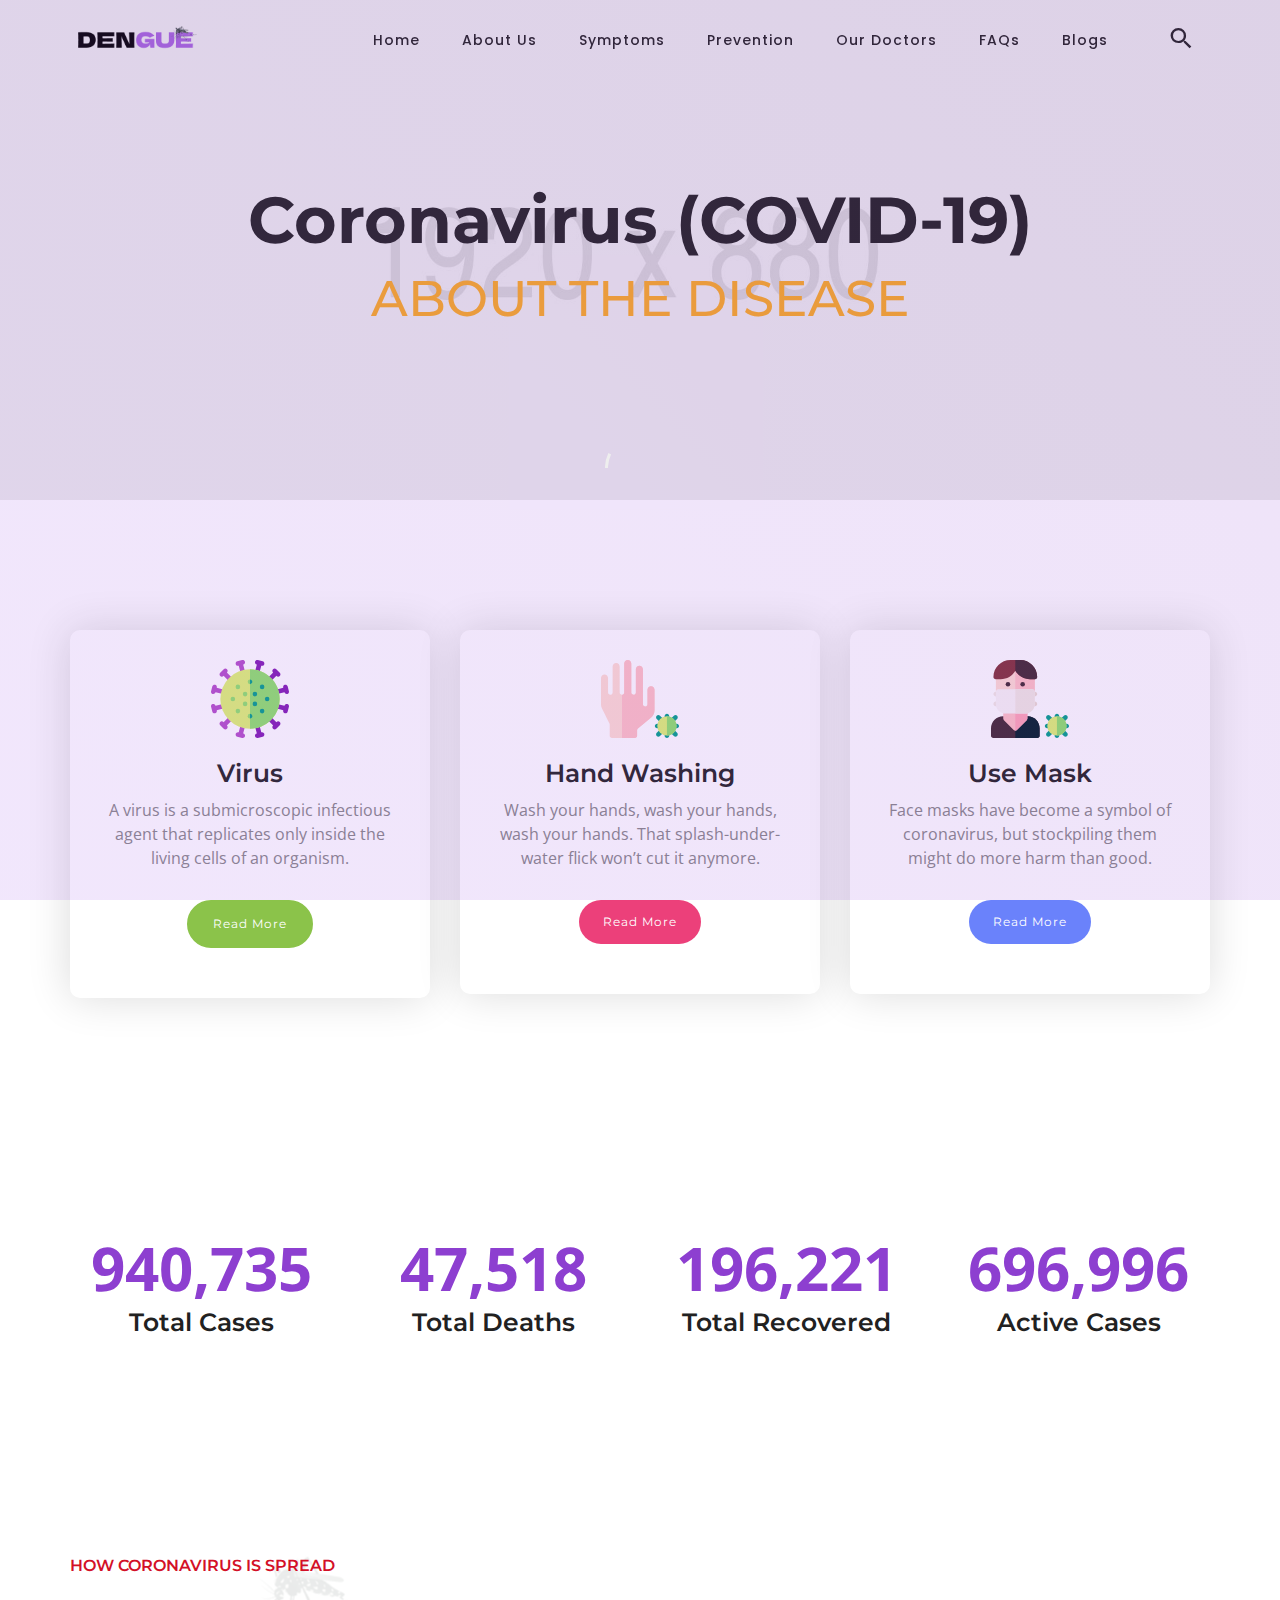
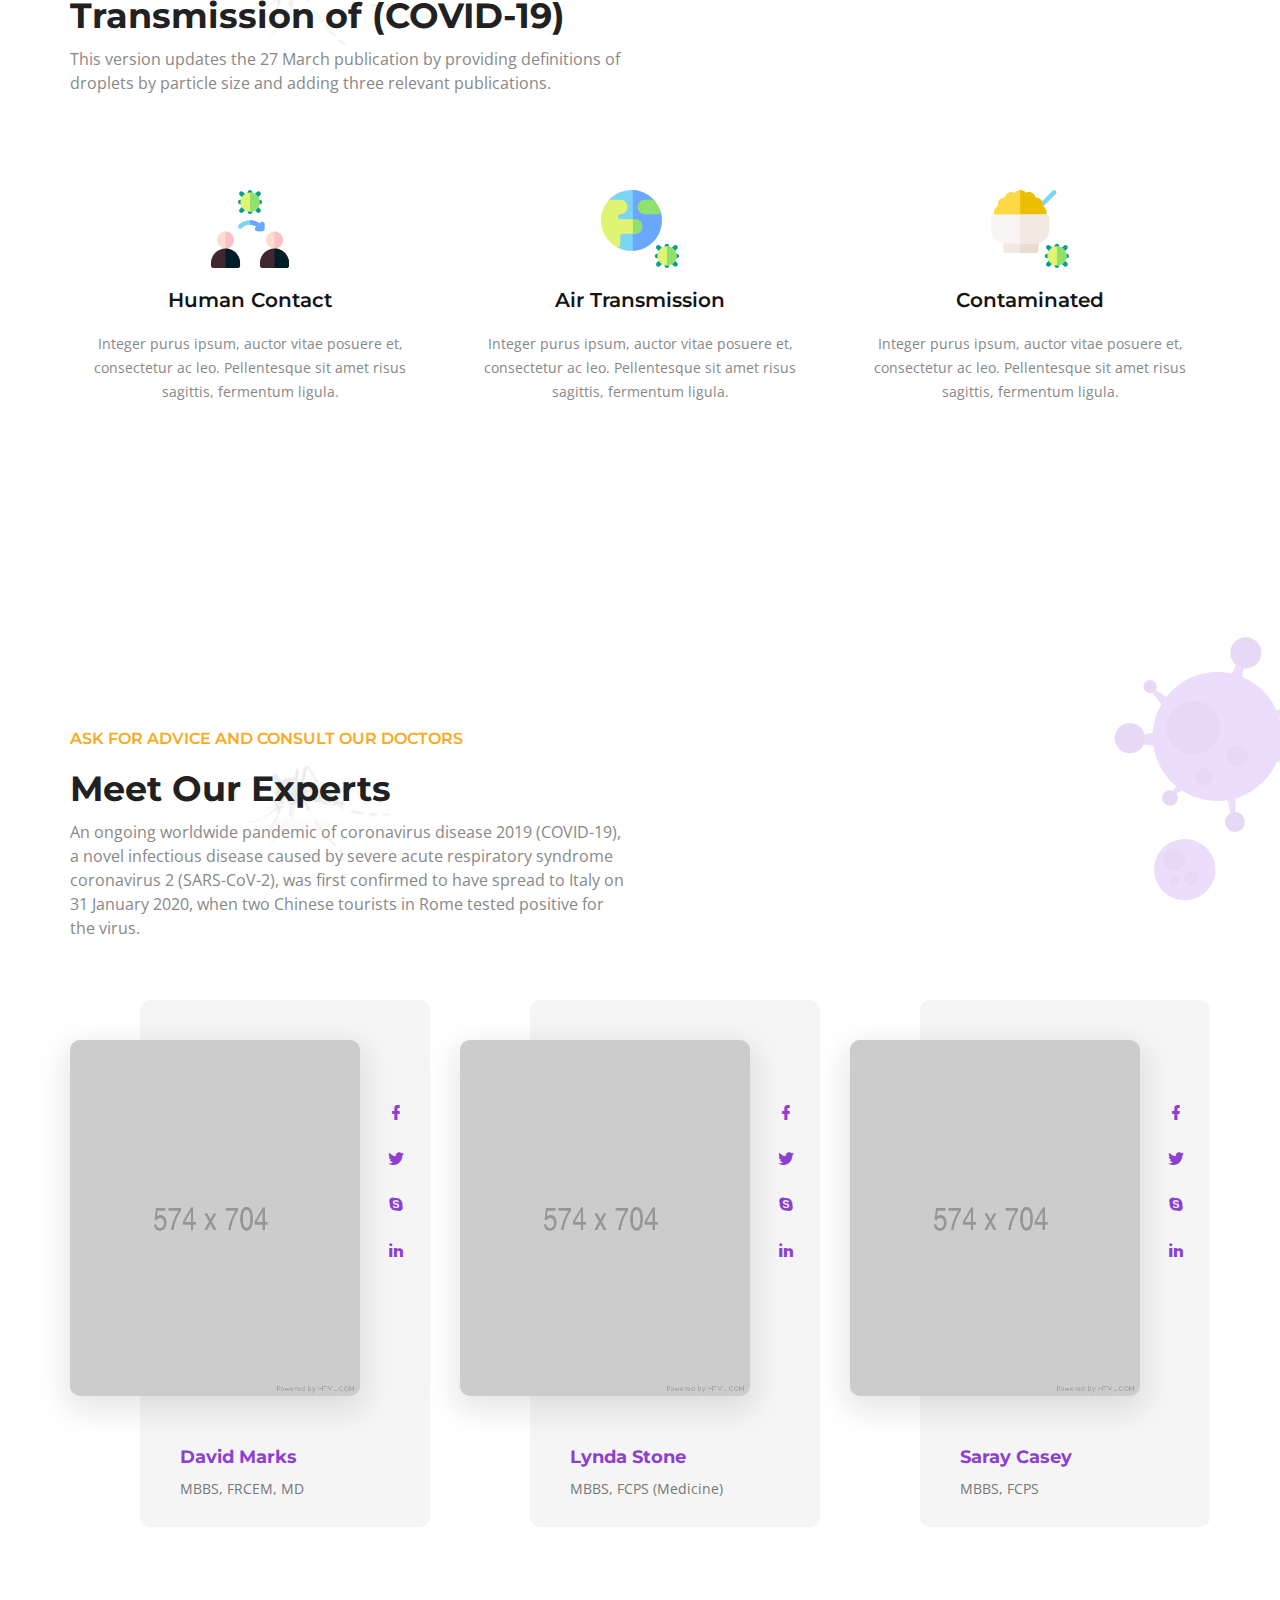
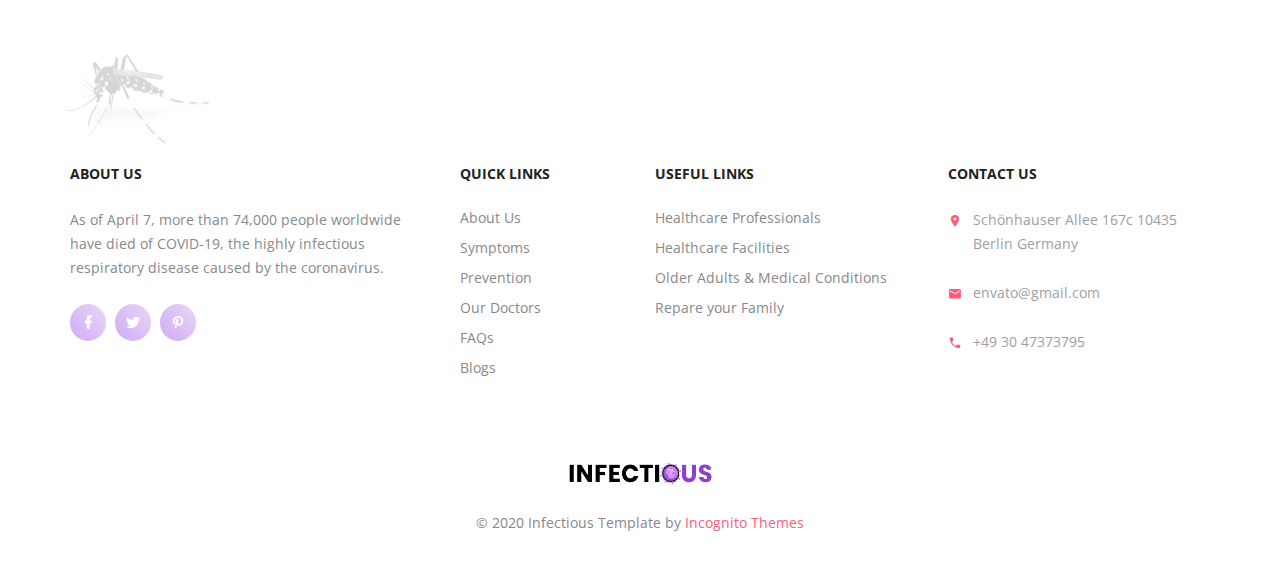
==== commit c71142b3: "actalizacion" ====
--- a/about-us.html
+++ b/about-us.html
@@ -50,7 +50,7 @@
       <!--=== Start Header Navigation ===-->
       <div class="navbar-header">
         <button type="button" class="navbar-toggle" data-toggle="collapse" data-target="#navbar-menu"> <i class="mdi mdi-menu"></i> </button>
-        <div class="logo"> <a href="index.html"> <img class="logo logo-display" src="assets/images/logo-black.png" alt=""> <img class="logo logo-scrolled" src="assets/images/logo-black.png" alt=""> </a> </div>
+        <div class="logo"> <a href="index.html"> <img class="logo logo-display" src="assets/images/logo.png" alt=""> <img class="logo logo-scrolled" src="assets/images/logo.png" alt=""> </a> </div>
       </div>
       <!--=== End Header Navigation ===-->
 
--- a/assets/css/master.css
+++ b/assets/css/master.css
@@ -1131,11 +1131,11 @@
 	transform: translate(-50%, -120%);
 	-webkit-transform: translate(-50%, -120%);
 	-moz-transform: translate(-50%, -120%);
-	background: url(../images/virus-2.svg) no-repeat;
+	background: url(../images/svg/mapa.svg) no-repeat;
 }
 
 .box-title-two:after, .box-title-three:after{
-	background: url(../images/virus-1.svg) no-repeat;
+	background: url(../images/dengue/mosquito.png) no-repeat;
 	transform: translate(-50%, -50%);
 	-webkit-transform: translate(-50%, -50%);
 	-moz-transform: translate(-50%, -50%);
@@ -1463,11 +1463,11 @@
 }
 
 .virus-box-1 {
-	left: -4%;
+	left: 5%;
 	bottom:-23%;
 	width: 276px;
 	height: 276px;
-	background: url(../images/virus-box-1.svg) no-repeat;
+	background: url(../images/dengue/mosquito.png) no-repeat;
 }
 
 .virus-box-2 {
